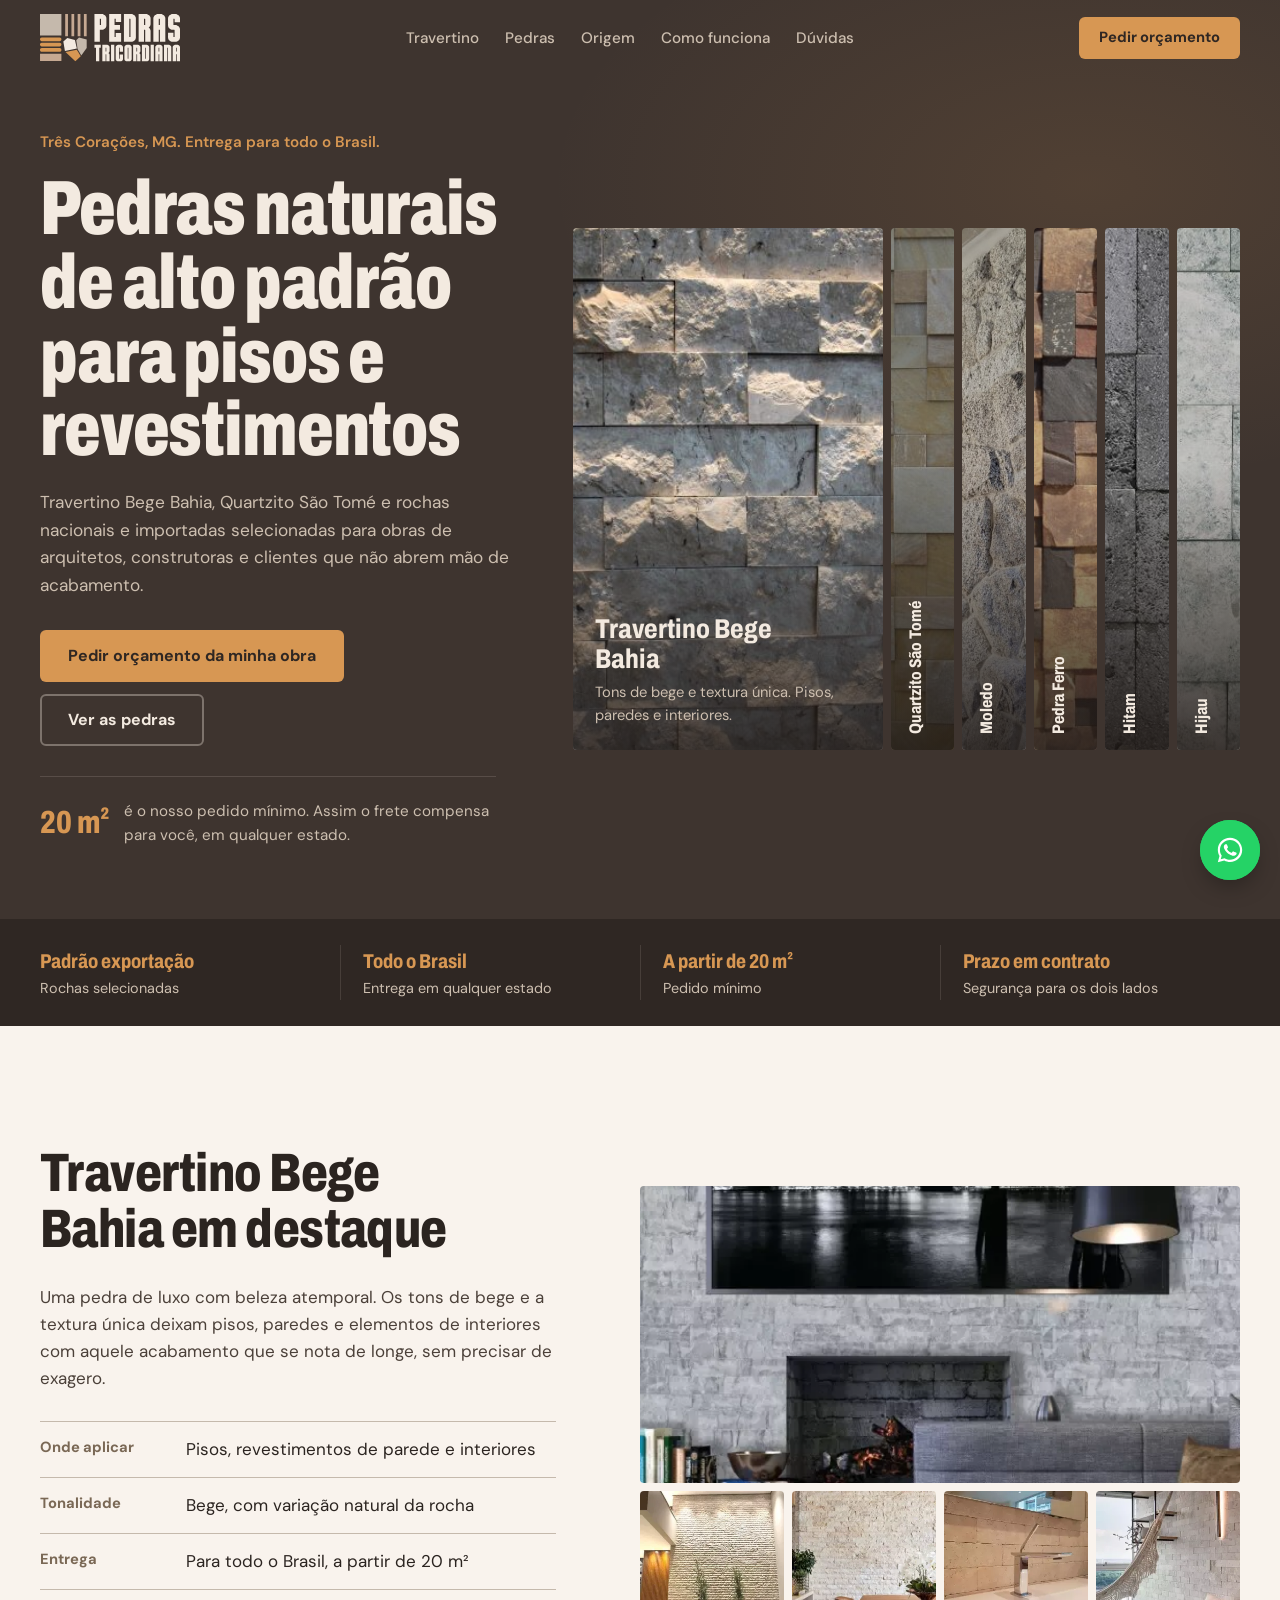
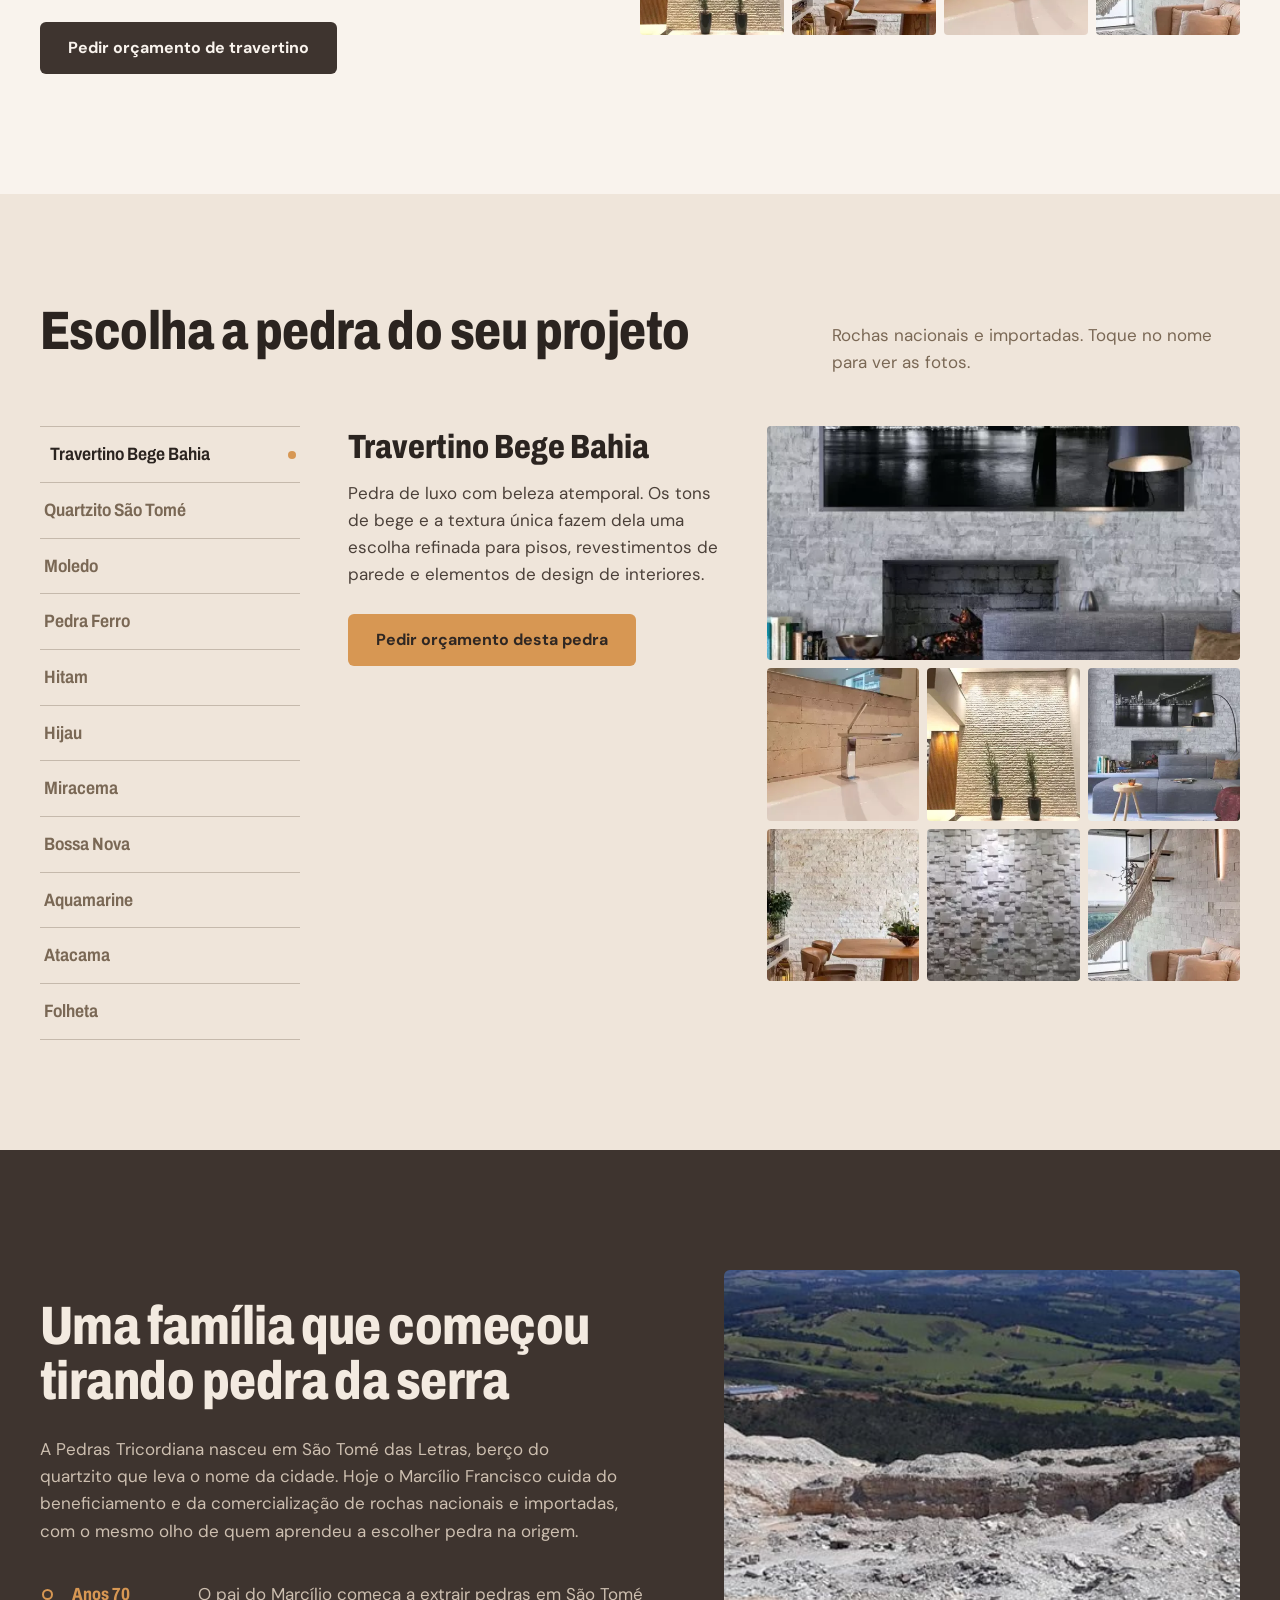
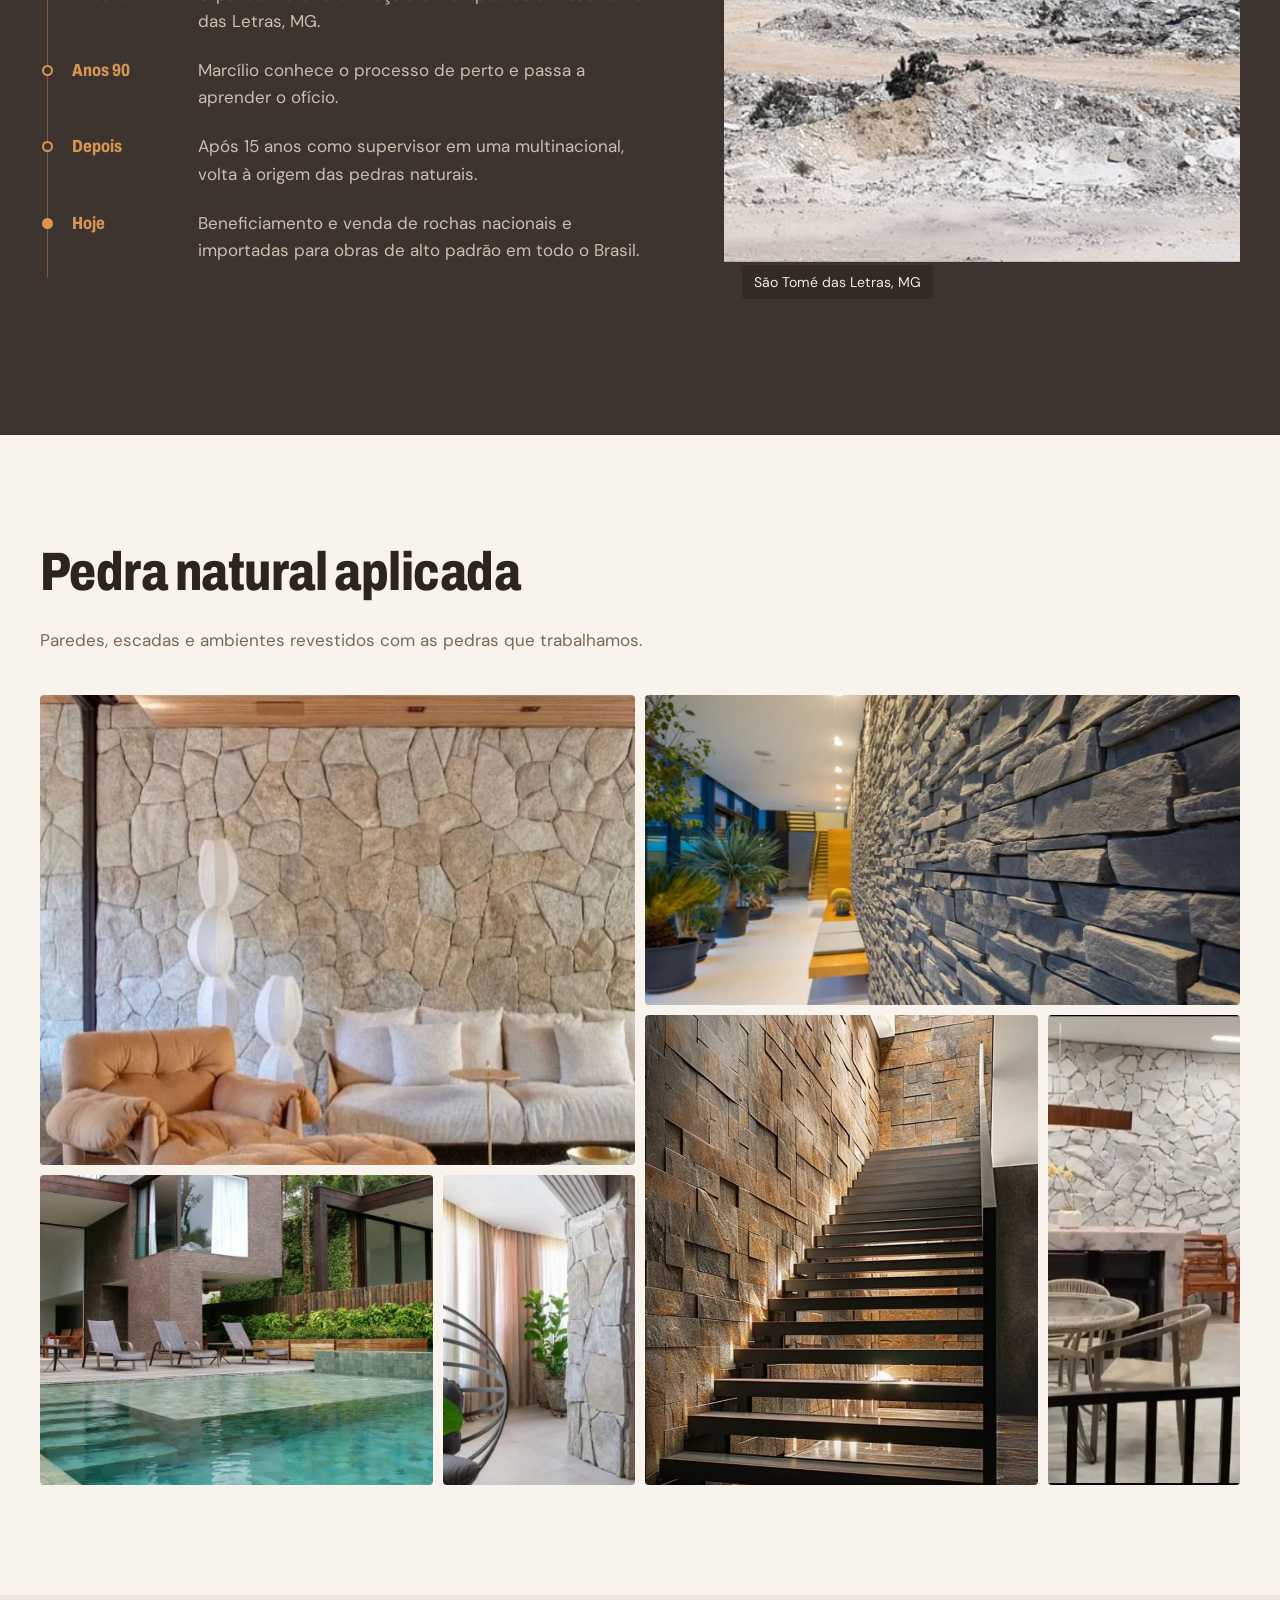
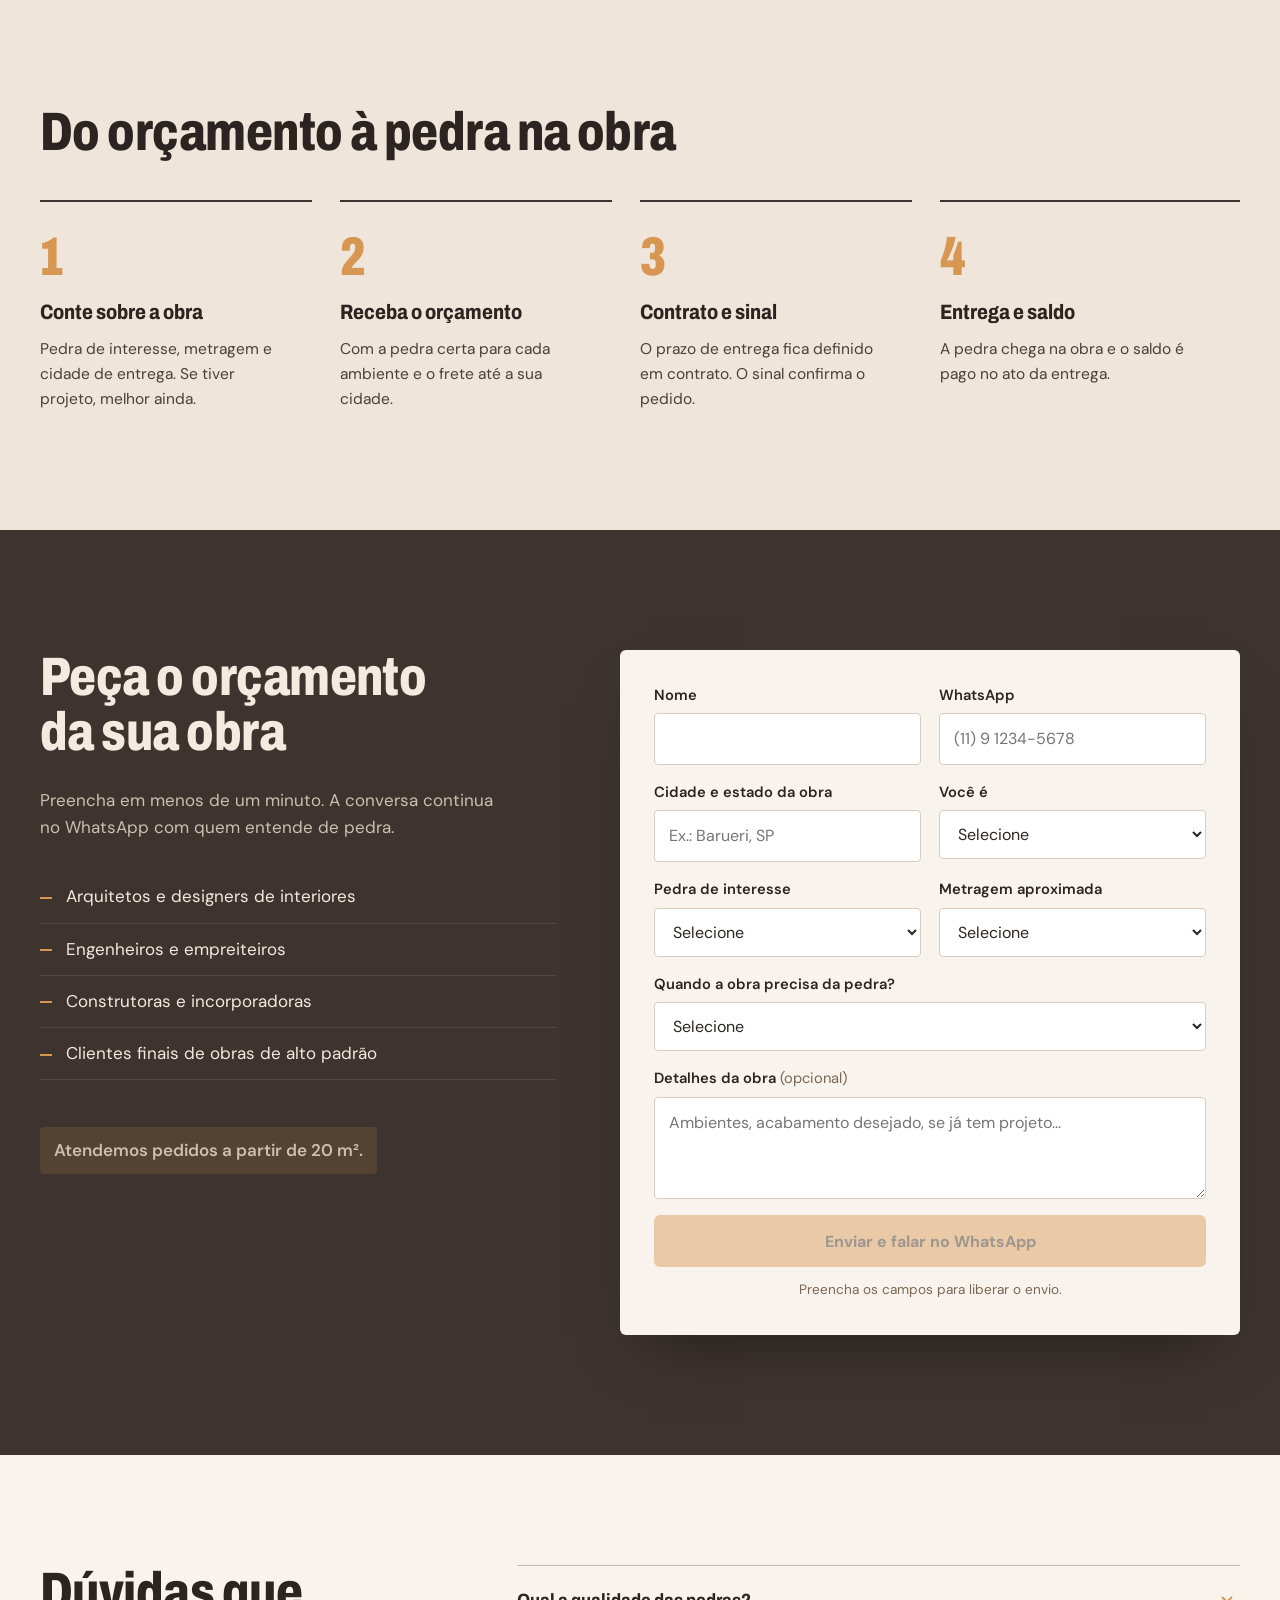
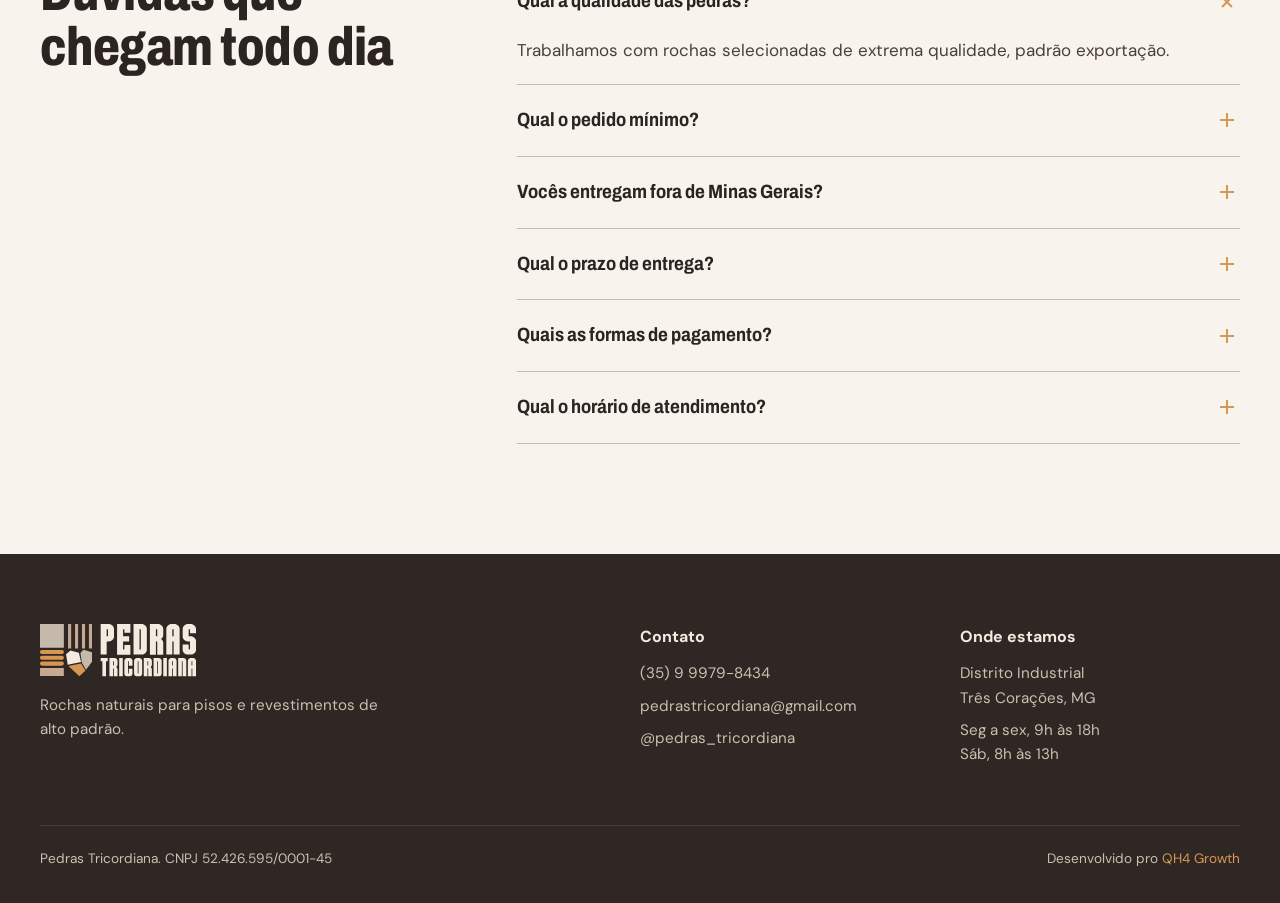
==== index.html @ b3132f32 "Add files via upload" ====
<!doctype html>
<html lang="pt-BR">
<head>
<meta charset="utf-8">
<meta name="viewport" content="width=device-width, initial-scale=1">
<title>Pedras Naturais de Alto Padrão | Travertino e Quartzito São Tomé | Pedras Tricordiana</title>
<meta name="description" content="Pedras naturais para pisos e revestimentos de alto padrão: Travertino Bege Bahia, Quartzito São Tomé, Moledo e pedras importadas. Três Corações/MG, entrega para todo o Brasil.">
<link rel="canonical" href="https://pedrastricordiana.com.br/">
<meta name="robots" content="index, follow">
<meta name="theme-color" content="#3E342F">

<meta property="og:type" content="website">
<meta property="og:locale" content="pt_BR">
<meta property="og:site_name" content="Pedras Tricordiana">
<meta property="og:title" content="Pedras Tricordiana | Pedras naturais de alto padrão">
<meta property="og:description" content="Travertino Bege Bahia, Quartzito São Tomé e pedras nacionais e importadas para pisos e revestimentos. Entrega para todo o Brasil.">
<meta property="og:url" content="https://pedrastricordiana.com.br/">
<meta property="og:image" content="https://pedrastricordiana.com.br/assets/img/og-image.jpg">
<meta property="og:image:width" content="1200">
<meta property="og:image:height" content="630">
<meta property="og:image:alt" content="Parede revestida com pedra natural da Pedras Tricordiana">
<meta name="twitter:card" content="summary_large_image">
<meta name="twitter:title" content="Pedras Tricordiana | Pedras naturais de alto padrão">
<meta name="twitter:description" content="Travertino Bege Bahia, Quartzito São Tomé e pedras nacionais e importadas. Entrega para todo o Brasil.">
<meta name="twitter:image" content="https://pedrastricordiana.com.br/assets/img/og-image.jpg">

<link rel="icon" href="assets/img/favicon.svg" type="image/svg+xml">
<link rel="apple-touch-icon" href="assets/img/icon-192.png">
<link rel="manifest" href="site.webmanifest">

<link rel="preconnect" href="https://fonts.googleapis.com">
<link rel="preconnect" href="https://fonts.gstatic.com" crossorigin>
<link href="https://fonts.googleapis.com/css2?family=Archivo:wdth,wght@62..125,500..900&family=DM+Sans:opsz,wght@9..40,400;9..40,500;9..40,600;9..40,700&display=swap" rel="stylesheet">
<link rel="preload" as="image" href="assets/img/tex-travertino.jpg">
<link rel="preload" as="image" href="assets/img/logo-claro.svg">
<link rel="stylesheet" href="assets/css/style.css">

<script type="application/ld+json">
{
  "@context": "https://schema.org",
  "@type": "HomeAndConstructionBusiness",
  "@id": "https://pedrastricordiana.com.br/#empresa",
  "name": "Pedras Tricordiana",
  "description": "Beneficiamento e comercialização de rochas naturais nacionais e importadas para pisos e revestimentos de alto padrão.",
  "url": "https://pedrastricordiana.com.br/",
  "logo": "https://pedrastricordiana.com.br/assets/img/logo.svg",
  "image": "https://pedrastricordiana.com.br/assets/img/og-image.jpg",
  "telephone": "+55-35-99979-8434",
  "email": "pedrastricordiana@gmail.com",
  "taxID": "52.426.595/0001-45",
  "address": {
    "@type": "PostalAddress",
    "streetAddress": "Distrito Industrial",
    "addressLocality": "Três Corações",
    "addressRegion": "MG",
    "addressCountry": "BR"
  },
  "areaServed": { "@type": "Country", "name": "Brasil" },
  "openingHoursSpecification": [
    { "@type": "OpeningHoursSpecification", "dayOfWeek": ["Monday","Tuesday","Wednesday","Thursday","Friday"], "opens": "09:00", "closes": "18:00" },
    { "@type": "OpeningHoursSpecification", "dayOfWeek": "Saturday", "opens": "08:00", "closes": "13:00" }
  ],
  "sameAs": ["https://www.instagram.com/pedras_tricordiana/"],
  "paymentAccepted": "Cartão de crédito, PIX, Boleto"
}
</script>
<script type="application/ld+json">
{
  "@context": "https://schema.org",
  "@type": "FAQPage",
  "mainEntity": [
    { "@type": "Question", "name": "Qual a qualidade das pedras?", "acceptedAnswer": { "@type": "Answer", "text": "Trabalhamos com rochas selecionadas de extrema qualidade, padrão exportação." } },
    { "@type": "Question", "name": "Qual o pedido mínimo?", "acceptedAnswer": { "@type": "Answer", "text": "Atendemos pedidos a partir de 20 m². Abaixo disso o frete deixa de compensar para o cliente." } },
    { "@type": "Question", "name": "Vocês entregam fora de Minas Gerais?", "acceptedAnswer": { "@type": "Answer", "text": "Sim. Entregamos para todo o Brasil." } },
    { "@type": "Question", "name": "Qual o prazo de entrega?", "acceptedAnswer": { "@type": "Answer", "text": "O prazo é definido na assinatura do contrato, para segurança das duas partes." } },
    { "@type": "Question", "name": "Quais as formas de pagamento?", "acceptedAnswer": { "@type": "Answer", "text": "Sinal na confirmação do pedido e saldo no ato da entrega. Aceitamos cartão de crédito, PIX e boleto." } },
    { "@type": "Question", "name": "Qual o horário de atendimento?", "acceptedAnswer": { "@type": "Answer", "text": "Segunda a sexta, das 9h às 18h, e sábado, das 8h às 13h." } }
  ]
}
</script>

<!-- Google Tag Manager (trocar GTM-XXXXXXX pelo ID do cliente) -->
<script>(function(w,d,s,l,i){if(i.indexOf('XXXX')>-1)return;w[l]=w[l]||[];w[l].push({'gtm.start':new Date().getTime(),event:'gtm.js'});var f=d.getElementsByTagName(s)[0],j=d.createElement(s),dl=l!='dataLayer'?'&l='+l:'';j.async=true;j.src='https://www.googletagmanager.com/gtm.js?id='+i+dl;f.parentNode.insertBefore(j,f);})(window,document,'script','dataLayer','GTM-XXXXXXX');</script>
</head>
<body>
<noscript><iframe src="https://www.googletagmanager.com/ns.html?id=GTM-XXXXXXX" height="0" width="0" style="display:none;visibility:hidden"></iframe></noscript>

<a class="skip" href="#conteudo">Pular para o conteúdo</a>

<header class="topo" id="topo">
  <div class="wrap topo__in">
    <a href="#" class="topo__logo" aria-label="Pedras Tricordiana, início">
      <img src="assets/img/logo-claro.svg" alt="Pedras Tricordiana" width="156" height="53">
    </a>
    <nav class="topo__nav" aria-label="Seções">
      <a href="#travertino">Travertino</a>
      <a href="#pedras">Pedras</a>
      <a href="#origem">Origem</a>
      <a href="#como-funciona">Como funciona</a>
      <a href="#duvidas">Dúvidas</a>
    </nav>
    <a href="#orcamento" class="btn btn--ouro btn--sm" data-track="cta_topo">Pedir orçamento</a>
  </div>
</header>

<main id="conteudo">

<!-- HERO: mostruário de pedras -->
<section class="hero" aria-labelledby="hero-titulo">
  <div class="wrap hero__grid">
    <div class="hero__texto">
      <p class="hero__local">Três Corações, MG. Entrega para todo o Brasil.</p>
      <h1 id="hero-titulo" class="hero__h1">Pedras naturais de alto padrão para pisos e revestimentos</h1>
      <p class="hero__sub">Travertino Bege Bahia, Quartzito São Tomé e rochas nacionais e importadas selecionadas para obras de arquitetos, construtoras e clientes que não abrem mão de acabamento.</p>
      <div class="hero__acoes">
        <a href="#orcamento" class="btn btn--ouro" data-track="cta_hero">Pedir orçamento da minha obra</a>
        <a href="#pedras" class="btn btn--linha">Ver as pedras</a>
      </div>
      <p class="hero__nota"><span class="hero__nota-num">20 m²</span> é o nosso pedido mínimo. Assim o frete compensa para você, em qualquer estado.</p>
    </div>

    <div class="mostruario" role="list" aria-label="Mostruário de pedras">
      <button class="amostra is-ativa" role="listitem" data-pedra="travertino" aria-pressed="true">
        <img src="assets/img/tex-travertino.jpg" alt="Textura do Travertino Bege Bahia" width="280" height="500">
        <span class="amostra__nome">Travertino Bege Bahia</span>
        <span class="amostra__desc">Tons de bege e textura única. Pisos, paredes e interiores.</span>
      </button>
      <button class="amostra" role="listitem" data-pedra="quartzito" aria-pressed="false">
        <img src="assets/img/tex-quartzito.jpg" alt="Textura do Quartzito São Tomé" width="280" height="500" loading="lazy">
        <span class="amostra__nome">Quartzito São Tomé</span>
        <span class="amostra__desc">Resistente e versátil, para áreas internas e externas.</span>
      </button>
      <button class="amostra" role="listitem" data-pedra="moledo" aria-pressed="false">
        <img src="assets/img/tex-moledo.jpg" alt="Textura da Pedra Moledo" width="280" height="500" loading="lazy">
        <span class="amostra__nome">Moledo</span>
        <span class="amostra__desc">Aparência rústica e acolhedora em paredes de destaque.</span>
      </button>
      <button class="amostra" role="listitem" data-pedra="ferro" aria-pressed="false">
        <img src="assets/img/tex-ferro.jpg" alt="Textura da Pedra Ferro" width="280" height="500" loading="lazy">
        <span class="amostra__nome">Pedra Ferro</span>
        <span class="amostra__desc">Tonalidade sóbria e robusta, feita para durar.</span>
      </button>
      <button class="amostra" role="listitem" data-pedra="hitam" aria-pressed="false">
        <img src="assets/img/tex-hitam.jpg" alt="Textura da Pedra Hitam" width="280" height="500" loading="lazy">
        <span class="amostra__nome">Hitam</span>
        <span class="amostra__desc">Preta e polida, para ambientes contemporâneos.</span>
      </button>
      <button class="amostra" role="listitem" data-pedra="hijau" aria-pressed="false">
        <img src="assets/img/tex-hijau.jpg" alt="Textura da Pedra Hijau" width="280" height="500" loading="lazy">
        <span class="amostra__nome">Hijau</span>
        <span class="amostra__desc">Importada da Indonésia, verde intenso.</span>
      </button>
    </div>
  </div>
</section>

<!-- Faixa de fatos -->
<section class="fatos" aria-label="Como atendemos">
  <ul class="wrap fatos__lista">
    <li><strong>Padrão exportação</strong><span>Rochas selecionadas</span></li>
    <li><strong>Todo o Brasil</strong><span>Entrega em qualquer estado</span></li>
    <li><strong>A partir de 20 m²</strong><span>Pedido mínimo</span></li>
    <li><strong>Prazo em contrato</strong><span>Segurança para os dois lados</span></li>
  </ul>
</section>

<!-- Travertino em destaque -->
<section class="trav" id="travertino" aria-labelledby="trav-titulo">
  <div class="wrap trav__grid">
    <div class="trav__texto reveal">
      <h2 id="trav-titulo" class="h2">Travertino Bege Bahia em destaque</h2>
      <p>Uma pedra de luxo com beleza atemporal. Os tons de bege e a textura única deixam pisos, paredes e elementos de interiores com aquele acabamento que se nota de longe, sem precisar de exagero.</p>
      <dl class="trav__ficha">
        <div><dt>Onde aplicar</dt><dd>Pisos, revestimentos de parede e interiores</dd></div>
        <div><dt>Tonalidade</dt><dd>Bege, com variação natural da rocha</dd></div>
        <div><dt>Entrega</dt><dd>Para todo o Brasil, a partir de 20 m²</dd></div>
      </dl>
      <a href="#orcamento" class="btn btn--escuro" data-pedra-cta="Travertino Bege Bahia" data-track="cta_travertino">Pedir orçamento de travertino</a>
    </div>
    <div class="trav__galeria reveal">
      <img class="trav__largo" src="assets/img/travertino-1.webp" alt="Sala com parede revestida em travertino" width="576" height="285" loading="lazy">
      <img src="assets/img/travertino-3.webp" alt="Parede alta em travertino com vasos" width="284" height="284" loading="lazy">
      <img src="assets/img/travertino-5.webp" alt="Travertino em parede de área de refeições" width="284" height="284" loading="lazy">
      <img src="assets/img/travertino-2.webp" alt="Travertino em bancada de banheiro" width="284" height="284" loading="lazy">
      <img src="assets/img/travertino-7.webp" alt="Travertino em varanda com rede" width="284" height="284" loading="lazy">
    </div>
  </div>
</section>

<!-- Catálogo -->
<section class="cat" id="pedras" aria-labelledby="cat-titulo">
  <div class="wrap">
    <div class="cat__topo reveal">
      <h2 id="cat-titulo" class="h2">Escolha a pedra do seu projeto</h2>
      <p>Rochas nacionais e importadas. Toque no nome para ver as fotos.</p>
    </div>
    <div class="cat__grid">
      <ul class="cat__lista" role="tablist" aria-label="Pedras disponíveis"></ul>
      <div class="cat__painel" role="tabpanel" aria-live="polite">
        <div class="cat__info">
          <h3 class="cat__nome"></h3>
          <p class="cat__desc"></p>
          <a href="#orcamento" class="btn btn--ouro cat__cta" data-track="cta_catalogo">Pedir orçamento desta pedra</a>
        </div>
        <div class="cat__fotos"></div>
      </div>
    </div>
  </div>
</section>

<!-- Origem -->
<section class="origem" id="origem" aria-labelledby="origem-titulo">
  <div class="wrap origem__grid">
    <div class="origem__texto reveal">
      <h2 id="origem-titulo" class="h2">Uma família que começou tirando pedra da serra</h2>
      <p>A Pedras Tricordiana nasceu em São Tomé das Letras, berço do quartzito que leva o nome da cidade. Hoje o Marcílio Francisco cuida do beneficiamento e da comercialização de rochas nacionais e importadas, com o mesmo olho de quem aprendeu a escolher pedra na origem.</p>
      <ol class="linha">
        <li><span class="linha__quando">Anos 70</span><span>O pai do Marcílio começa a extrair pedras em São Tomé das Letras, MG.</span></li>
        <li><span class="linha__quando">Anos 90</span><span>Marcílio conhece o processo de perto e passa a aprender o ofício.</span></li>
        <li><span class="linha__quando">Depois</span><span>Após 15 anos como supervisor em uma multinacional, volta à origem das pedras naturais.</span></li>
        <li><span class="linha__quando">Hoje</span><span>Beneficiamento e venda de rochas nacionais e importadas para obras de alto padrão em todo o Brasil.</span></li>
      </ol>
    </div>
    <figure class="origem__foto reveal">
      <img src="assets/img/jazida.jpg" alt="Jazida de pedras em São Tomé das Letras" width="1216" height="600" loading="lazy">
      <figcaption>São Tomé das Letras, MG</figcaption>
    </figure>
  </div>
</section>

<!-- Projetos -->
<section class="proj" aria-labelledby="proj-titulo">
  <div class="wrap">
    <div class="proj__topo reveal">
      <h2 id="proj-titulo" class="h2">Pedra natural aplicada</h2>
      <p>Paredes, escadas e ambientes revestidos com as pedras que trabalhamos.</p>
    </div>
    <div class="proj__mosaico">
      <figure class="p1 reveal"><img src="assets/img/projeto-1.webp" alt="Sala de estar com parede de pedra natural e poltronas de couro" width="720" height="720" loading="lazy"></figure>
      <figure class="p2 reveal"><img src="assets/img/projeto-7.webp" alt="Corredor com parede em pedra natural escura" width="1440" height="760" loading="lazy"></figure>
      <figure class="p3 reveal"><img src="assets/img/projeto-3.webp" alt="Escada com revestimento em Pedra Ferro" width="724" height="864" loading="lazy"></figure>
      <figure class="p4 reveal"><img src="assets/img/projeto-4.webp" alt="Área gourmet com parede de pedra natural" width="713" height="713" loading="lazy"></figure>
      <figure class="p5 reveal"><img src="assets/img/projeto-8.webp" alt="Área de piscina com piso em pedra natural" width="1440" height="760" loading="lazy"></figure>
      <figure class="p6 reveal"><img src="assets/img/projeto-6.webp" alt="Coluna revestida em pedra natural em varanda" width="720" height="720" loading="lazy"></figure>
    </div>
  </div>
</section>

<!-- Como funciona -->
<section class="passos" id="como-funciona" aria-labelledby="passos-titulo">
  <div class="wrap">
    <h2 id="passos-titulo" class="h2 reveal">Do orçamento à pedra na obra</h2>
    <ol class="passos__lista">
      <li class="reveal"><span class="passos__n">1</span><h3>Conte sobre a obra</h3><p>Pedra de interesse, metragem e cidade de entrega. Se tiver projeto, melhor ainda.</p></li>
      <li class="reveal"><span class="passos__n">2</span><h3>Receba o orçamento</h3><p>Com a pedra certa para cada ambiente e o frete até a sua cidade.</p></li>
      <li class="reveal"><span class="passos__n">3</span><h3>Contrato e sinal</h3><p>O prazo de entrega fica definido em contrato. O sinal confirma o pedido.</p></li>
      <li class="reveal"><span class="passos__n">4</span><h3>Entrega e saldo</h3><p>A pedra chega na obra e o saldo é pago no ato da entrega.</p></li>
    </ol>
  </div>
</section>

<!-- Formulário -->
<section class="orc" id="orcamento" aria-labelledby="orc-titulo">
  <div class="wrap orc__grid">
    <div class="orc__texto reveal">
      <h2 id="orc-titulo" class="h2">Peça o orçamento da sua obra</h2>
      <p>Preencha em menos de um minuto. A conversa continua no WhatsApp com quem entende de pedra.</p>
      <ul class="orc__quem">
        <li>Arquitetos e designers de interiores</li>
        <li>Engenheiros e empreiteiros</li>
        <li>Construtoras e incorporadoras</li>
        <li>Clientes finais de obras de alto padrão</li>
      </ul>
      <p class="orc__aviso">Atendemos pedidos a partir de 20 m².</p>
    </div>

    <form class="form reveal" id="form-orcamento" novalidate>
      <div class="campo">
        <label for="f-nome">Nome</label>
        <input id="f-nome" name="nome" type="text" autocomplete="name" required minlength="2">
      </div>
      <div class="campo">
        <label for="f-whats">WhatsApp</label>
        <input id="f-whats" name="whatsapp" type="tel" inputmode="tel" autocomplete="tel" placeholder="(11) 9 1234-5678" required pattern="\(\d{2}\) \d \d{4}-\d{4}">
      </div>
      <div class="campo">
        <label for="f-cidade">Cidade e estado da obra</label>
        <input id="f-cidade" name="cidade" type="text" placeholder="Ex.: Barueri, SP" required minlength="3">
      </div>
      <div class="campo">
        <label for="f-perfil">Você é</label>
        <select id="f-perfil" name="perfil" required>
          <option value="">Selecione</option>
          <option>Arquiteto(a) ou designer</option>
          <option>Engenheiro(a)</option>
          <option>Construtora ou incorporadora</option>
          <option>Empreiteiro(a)</option>
          <option>Cliente final</option>
        </select>
      </div>
      <div class="campo">
        <label for="f-pedra">Pedra de interesse</label>
        <select id="f-pedra" name="pedra" required>
          <option value="">Selecione</option>
        </select>
      </div>
      <div class="campo">
        <label for="f-metragem">Metragem aproximada</label>
        <select id="f-metragem" name="metragem" required>
          <option value="">Selecione</option>
          <option>20 a 50 m²</option>
          <option>50 a 100 m²</option>
          <option>100 a 300 m²</option>
          <option>Acima de 300 m²</option>
        </select>
      </div>
      <div class="campo campo--full">
        <label for="f-prazo">Quando a obra precisa da pedra?</label>
        <select id="f-prazo" name="prazo" required>
          <option value="">Selecione</option>
          <option>Imediatamente</option>
          <option>Em até 3 meses</option>
          <option>De 3 a 6 meses</option>
          <option>Daqui a mais de 6 meses</option>
        </select>
      </div>
      <div class="campo campo--full">
        <label for="f-msg">Detalhes da obra <span class="opcional">(opcional)</span></label>
        <textarea id="f-msg" name="mensagem" rows="3" placeholder="Ambientes, acabamento desejado, se já tem projeto..."></textarea>
      </div>
      <button type="submit" class="btn btn--ouro btn--full" id="f-enviar" disabled>Enviar e falar no WhatsApp</button>
      <p class="form__dica" id="f-dica">Preencha os campos para liberar o envio.</p>
    </form>
  </div>
</section>

<!-- FAQ -->
<section class="faq" id="duvidas" aria-labelledby="faq-titulo">
  <div class="wrap faq__grid">
    <h2 id="faq-titulo" class="h2 reveal">Dúvidas que chegam todo dia</h2>
    <div class="faq__lista">
      <details class="reveal" open><summary>Qual a qualidade das pedras?</summary><p>Trabalhamos com rochas selecionadas de extrema qualidade, padrão exportação.</p></details>
      <details class="reveal"><summary>Qual o pedido mínimo?</summary><p>Atendemos pedidos a partir de 20 m². Abaixo disso o frete deixa de compensar para o cliente.</p></details>
      <details class="reveal"><summary>Vocês entregam fora de Minas Gerais?</summary><p>Sim. Entregamos para todo o Brasil.</p></details>
      <details class="reveal"><summary>Qual o prazo de entrega?</summary><p>O prazo é definido na assinatura do contrato, para segurança das duas partes.</p></details>
      <details class="reveal"><summary>Quais as formas de pagamento?</summary><p>Sinal na confirmação do pedido e saldo no ato da entrega. Aceitamos cartão de crédito, PIX e boleto.</p></details>
      <details class="reveal"><summary>Qual o horário de atendimento?</summary><p>Segunda a sexta, das 9h às 18h, e sábado, das 8h às 13h.</p></details>
    </div>
  </div>
</section>

</main>

<footer class="rodape">
  <div class="wrap rodape__grid">
    <div>
      <img src="assets/img/logo-claro.svg" alt="Pedras Tricordiana" width="156" height="53" loading="lazy">
      <p class="rodape__frase">Rochas naturais para pisos e revestimentos de alto padrão.</p>
    </div>
    <div>
      <h3>Contato</h3>
      <p><a href="https://wa.me/5535999798434" data-track="whatsapp_rodape" target="_blank" rel="noopener">(35) 9 9979-8434</a></p>
      <p><a href="mailto:pedrastricordiana@gmail.com">pedrastricordiana@gmail.com</a></p>
      <p><a href="https://www.instagram.com/pedras_tricordiana/" target="_blank" rel="noopener">@pedras_tricordiana</a></p>
    </div>
    <div>
      <h3>Onde estamos</h3>
      <p>Distrito Industrial<br>Três Corações, MG</p>
      <p>Seg a sex, 9h às 18h<br>Sáb, 8h às 13h</p>
    </div>
  </div>
  <div class="wrap rodape__base">
    <p>Pedras Tricordiana. CNPJ 52.426.595/0001-45</p>
    <p>Desenvolvido pro <a href="https://www.instagram.com/qh4growth/" target="_blank" rel="noopener">QH4 Growth</a></p>
  </div>
</footer>

<a class="whats-flutuante" href="https://wa.me/5535999798434?text=Ol%C3%A1%2C%20vim%20pelo%20site%20e%20quero%20um%20or%C3%A7amento%20de%20pedras." target="_blank" rel="noopener" aria-label="Falar no WhatsApp" data-track="whatsapp_flutuante">
  <svg viewBox="0 0 32 32" width="30" height="30" aria-hidden="true"><path fill="currentColor" d="M16 3C8.8 3 3 8.7 3 15.8c0 2.3.6 4.5 1.8 6.5L3 29l6.9-1.8c1.9 1 4 1.6 6.1 1.6 7.2 0 13-5.7 13-12.8S23.2 3 16 3zm0 23.5c-1.9 0-3.8-.5-5.4-1.5l-.4-.2-4.1 1.1 1.1-4-.3-.4c-1.1-1.7-1.6-3.6-1.6-5.6C5.3 10 10.1 5.3 16 5.3S26.7 10 26.7 15.8 21.9 26.5 16 26.5zm5.9-8c-.3-.2-1.9-.9-2.2-1-.3-.1-.5-.2-.7.2-.2.3-.8 1-1 1.2-.2.2-.4.2-.7.1-.3-.2-1.4-.5-2.6-1.6-1-.9-1.6-1.9-1.8-2.2-.2-.3 0-.5.1-.7l.5-.6c.2-.2.2-.4.3-.6.1-.2 0-.4 0-.6l-1-2.4c-.3-.6-.5-.5-.7-.5h-.6c-.2 0-.6.1-.9.4-.3.3-1.2 1.1-1.2 2.7s1.2 3.2 1.4 3.4c.2.2 2.4 3.6 5.8 5 .8.3 1.4.5 1.9.7.8.3 1.5.2 2.1.1.6-.1 1.9-.8 2.2-1.5.3-.7.3-1.4.2-1.5-.1-.2-.3-.3-.6-.4z"/></svg>
</a>

<script src="assets/js/main.js" defer></script>
</body>
</html>
---- assets/css/style.css ----
/* Pedras Tricordiana | LP QH4 Growth */
:root{
  --terra:#3E342F;      /* escuro principal (marrom carvão da marca) */
  --terra-2:#4A3F39;
  --terra-3:#2F2723;    /* rodapé */
  --ouro:#D79753;       /* destaque da marca */
  --ouro-esc:#B97A3A;
  --areia:#F9F3ED;      /* claro da marca */
  --areia-2:#EFE5DA;
  --pedra:#C5B9AC;
  --taupe:#7A6855;
  --tinta:#2B2420;
  --claro-txt:#F3EAE0;
  --claro-sub:#CDBFB0;
  --display:"Archivo", "Arial Narrow", sans-serif;
  --corpo:"DM Sans", system-ui, sans-serif;
  --raio:6px;
  --wrap:1200px;
  --ease:cubic-bezier(.2,.7,.2,1);
}
*,*::before,*::after{box-sizing:border-box}
html{scroll-behavior:smooth;-webkit-text-size-adjust:100%}
body{margin:0;font-family:var(--corpo);font-size:17px;line-height:1.6;color:var(--tinta);background:var(--areia);-webkit-font-smoothing:antialiased;overflow-x:hidden}
img{max-width:100%;height:auto;display:block}
a{color:inherit}
button{font:inherit}
:focus-visible{outline:3px solid var(--ouro);outline-offset:3px}
.skip{position:absolute;left:-9999px;top:8px;background:var(--ouro);color:var(--terra);padding:10px 16px;z-index:200;border-radius:var(--raio)}
.skip:focus{left:16px}
.wrap{width:min(100% - 32px, var(--wrap));margin-inline:auto}

.h2{font-family:var(--display);font-stretch:78%;font-weight:800;font-size:clamp(2rem,1.3rem + 2.6vw,3.4rem);line-height:1.02;letter-spacing:-.01em;margin:0 0 .5em;text-wrap:balance}

/* Botões */
.btn{display:inline-flex;align-items:center;justify-content:center;gap:.5em;min-height:52px;padding:0 26px;border-radius:var(--raio);font-weight:700;font-size:1rem;text-decoration:none;border:2px solid transparent;cursor:pointer;transition:transform .25s var(--ease),background-color .25s,color .25s,border-color .25s,box-shadow .25s}
.btn:active{transform:translateY(1px) scale(.99)}
.btn--ouro{background:var(--ouro);color:var(--terra-3)}
.btn--ouro:hover{background:#E3A665;box-shadow:0 10px 24px -12px rgba(215,151,83,.8);transform:translateY(-2px)}
.btn--linha{border-color:rgba(243,234,224,.35);color:var(--claro-txt)}
.btn--linha:hover{border-color:var(--ouro);color:var(--ouro)}
.btn--escuro{background:var(--terra);color:var(--areia)}
.btn--escuro:hover{background:var(--terra-3);transform:translateY(-2px)}
.btn--sm{min-height:42px;padding:0 18px;font-size:.92rem}
.btn--full{width:100%}
.btn[disabled]{opacity:.45;cursor:not-allowed;box-shadow:none;transform:none}

/* Topo */
.topo{position:fixed;inset:0 0 auto;z-index:50;transition:background-color .3s,box-shadow .3s,padding .3s;padding:14px 0}
.topo.is-rolado{background:rgba(47,39,35,.94);backdrop-filter:blur(8px);box-shadow:0 1px 0 rgba(255,255,255,.06);padding:8px 0}
.topo__in{display:flex;align-items:center;justify-content:space-between;gap:24px}
.topo__logo img{width:140px}
.topo__nav{display:flex;gap:26px}
.topo__nav a{color:var(--claro-sub);text-decoration:none;font-size:.95rem;font-weight:500;position:relative}
.topo__nav a::after{content:"";position:absolute;left:0;right:100%;bottom:-4px;height:2px;background:var(--ouro);transition:right .3s var(--ease)}
.topo__nav a:hover{color:var(--claro-txt)}
.topo__nav a:hover::after{right:0}

/* Hero */
.hero{background:var(--terra);color:var(--claro-txt);padding:130px 0 72px;position:relative;overflow:hidden}
.hero::before{content:"";position:absolute;inset:0;background:radial-gradient(900px 500px at 85% 20%,rgba(215,151,83,.12),transparent 60%);pointer-events:none}
.hero__grid{display:grid;grid-template-columns:5fr 7fr;gap:56px;align-items:center;position:relative}
.hero__local{margin:0 0 18px;color:var(--ouro);font-weight:600;font-size:.95rem}
.hero__h1{font-family:var(--display);font-stretch:72%;font-weight:850;font-size:clamp(2.6rem,1.6rem + 4vw,5rem);line-height:.96;letter-spacing:-.015em;margin:0 0 22px;text-wrap:balance}
.hero__sub{color:var(--claro-sub);font-size:1.08rem;max-width:34em;margin:0 0 30px}
.hero__acoes{display:flex;flex-wrap:wrap;gap:12px;margin-bottom:30px}
.hero__nota{display:flex;align-items:center;gap:14px;margin:0;font-size:.95rem;color:var(--claro-sub);max-width:30em;padding-top:22px;border-top:1px solid rgba(243,234,224,.14)}
.hero__nota-num{font-family:var(--display);font-stretch:75%;font-weight:800;font-size:2rem;color:var(--ouro);white-space:nowrap;line-height:1}

/* Mostruário: amostras verticais que se abrem */
.mostruario{display:flex;gap:8px;height:clamp(420px,58vh,560px)}
.amostra{position:relative;flex:1 1 0;min-width:0;border:0;padding:0;border-radius:4px;overflow:hidden;cursor:pointer;background:var(--terra-2);transition:flex-grow .7s var(--ease);text-align:left;color:var(--claro-txt)}
.amostra img{position:absolute;inset:0;width:100%;height:100%;object-fit:cover;transition:transform 1.2s var(--ease),filter .6s}
.amostra:not(.is-ativa) img{filter:saturate(.75) brightness(.8)}
.amostra::after{content:"";position:absolute;inset:0;background:linear-gradient(180deg,transparent 45%,rgba(30,24,21,.82));transition:opacity .5s}
.amostra.is-ativa{flex-grow:4.2}
.amostra.is-ativa img{transform:scale(1.04)}
.amostra__nome{position:absolute;z-index:2;left:16px;bottom:16px;font-family:var(--display);font-stretch:80%;font-weight:750;font-size:1.05rem;line-height:1.1;writing-mode:vertical-rl;transform:rotate(180deg);white-space:nowrap;transition:all .5s var(--ease)}
.amostra.is-ativa{display:flex;flex-direction:column;justify-content:flex-end;padding:22px}
.amostra.is-ativa .amostra__nome{position:relative;left:auto;bottom:auto;writing-mode:horizontal-tb;transform:none;font-size:1.7rem;white-space:normal;max-width:90%;margin-bottom:6px}
.amostra__desc{position:relative;z-index:2;display:none;font-size:.92rem;color:var(--claro-sub);max-width:26em}
.amostra.is-ativa .amostra__desc{display:block;animation:entra .5s .2s var(--ease) both}
.amostra:not(.is-ativa):hover img{filter:none}

/* Fatos */
.fatos{background:var(--terra-3);color:var(--claro-txt)}
.fatos__lista{list-style:none;margin:0 auto;padding:26px 0;display:grid;grid-template-columns:repeat(4,1fr)}
.fatos__lista li{display:flex;flex-direction:column;padding:0 22px;border-left:1px solid rgba(243,234,224,.12)}
.fatos__lista li:first-child{border-left:0;padding-left:0}
.fatos__lista strong{font-family:var(--display);font-stretch:80%;font-weight:750;font-size:1.25rem;color:var(--ouro)}
.fatos__lista span{font-size:.9rem;color:var(--claro-sub)}

/* Travertino */
.trav{padding:120px 0}
.trav__grid{display:grid;grid-template-columns:5fr 6fr;gap:64px;align-items:center}
.trav__texto p{max-width:32em;color:#4b4039}
.trav__ficha{margin:28px 0 32px;border-top:1px solid var(--pedra)}
.trav__ficha div{display:grid;grid-template-columns:130px 1fr;gap:16px;padding:14px 0;border-bottom:1px solid var(--pedra)}
.trav__ficha dt{font-weight:700;color:var(--taupe);font-size:.92rem}
.trav__ficha dd{margin:0}
.trav__galeria{display:grid;grid-template-columns:repeat(4,1fr);gap:8px;max-width:600px;justify-self:end;width:100%}
.trav__galeria img{width:100%;aspect-ratio:1;object-fit:cover;border-radius:4px}
.trav__galeria .trav__largo{grid-column:1/-1;aspect-ratio:576/285}

/* Catálogo */
.cat{background:var(--areia-2);padding:110px 0}
.cat__topo{display:flex;justify-content:space-between;align-items:end;gap:24px;margin-bottom:40px}
.cat__topo p{margin:0 0 .6em;color:var(--taupe);max-width:24em}
.cat__grid{display:grid;grid-template-columns:260px 1fr;gap:48px;align-items:start}
.cat__lista{list-style:none;margin:0;padding:0;border-top:1px solid var(--pedra)}
.cat__lista button{width:100%;display:flex;align-items:center;justify-content:space-between;gap:12px;background:none;border:0;border-bottom:1px solid var(--pedra);padding:13px 4px;font-family:var(--display);font-stretch:85%;font-weight:650;font-size:1.12rem;color:var(--taupe);cursor:pointer;text-align:left;transition:color .2s,padding .3s var(--ease)}
.cat__lista button::after{content:"";width:8px;height:8px;border-radius:50%;background:var(--ouro);opacity:0;transform:scale(.4);transition:all .3s var(--ease)}
.cat__lista button:hover{color:var(--tinta);padding-left:10px}
.cat__lista button[aria-selected="true"]{color:var(--tinta);padding-left:10px}
.cat__lista button[aria-selected="true"]::after{opacity:1;transform:none}
.cat__painel{display:grid;grid-template-columns:1fr 1.25fr;gap:40px;align-items:start}
.cat__fotos{display:grid;grid-template-columns:repeat(3,1fr);gap:8px;max-width:600px}
.cat__fotos img{width:100%;aspect-ratio:1;object-fit:cover;border-radius:4px;animation:entra .5s var(--ease) both}
.cat__fotos img.cat__largo{grid-column:1/-1;aspect-ratio:576/285}
.cat__fotos img:nth-child(2){animation-delay:.05s}.cat__fotos img:nth-child(3){animation-delay:.1s}.cat__fotos img:nth-child(4){animation-delay:.15s}.cat__fotos img:nth-child(5){animation-delay:.2s}.cat__fotos img:nth-child(6){animation-delay:.25s}.cat__fotos img:nth-child(7){animation-delay:.3s}
.cat__nome{font-family:var(--display);font-stretch:78%;font-weight:800;font-size:2.1rem;line-height:1.05;margin:4px 0 14px}
.cat__desc{color:#4b4039;margin:0 0 26px}

/* Origem */
.origem{background:var(--terra);color:var(--claro-txt);padding:120px 0}
.origem__grid{display:grid;grid-template-columns:6fr 5fr;gap:64px;align-items:center}
.origem__texto>p{color:var(--claro-sub);max-width:34em}
.linha{list-style:none;margin:36px 0 0;padding:0;position:relative}
.linha::before{content:"";position:absolute;left:7px;top:8px;bottom:8px;width:1px;background:rgba(215,151,83,.4)}
.linha li{position:relative;display:grid;grid-template-columns:110px 1fr;gap:16px;padding:0 0 22px 32px}
.linha li::before{content:"";position:absolute;left:2px;top:8px;width:11px;height:11px;border-radius:50%;background:var(--terra);border:2px solid var(--ouro)}
.linha li:last-child::before{background:var(--ouro)}
.linha__quando{font-family:var(--display);font-stretch:80%;font-weight:750;color:var(--ouro);font-size:1.1rem}
.linha li span:last-child{color:var(--claro-sub)}
.origem__foto{margin:0;position:relative;border-radius:var(--raio);overflow:hidden;aspect-ratio:4/5}
.origem__foto img{width:100%;height:100%;object-fit:cover;transform:scale(1.08);will-change:transform}
.origem__foto figcaption{position:absolute;left:18px;bottom:16px;font-size:.88rem;color:var(--claro-txt);background:rgba(47,39,35,.7);padding:6px 12px;border-radius:4px}

/* Projetos */
.proj{padding:110px 0;background:var(--areia)}
.proj__topo{max-width:36em;margin-bottom:40px}
.proj__topo p{color:var(--taupe);margin:0}
.proj__mosaico{display:grid;grid-template-columns:repeat(6,1fr);grid-auto-rows:150px;gap:10px}
.proj__mosaico figure{margin:0;overflow:hidden;border-radius:4px}
.proj__mosaico img{width:100%;height:100%;object-fit:cover;transition:transform 1s var(--ease)}
.proj__mosaico figure:hover img{transform:scale(1.04)}
.p1{grid-column:1/4;grid-row:span 3}
.p2{grid-column:4/7;grid-row:span 2}
.p3{grid-column:4/6;grid-row:span 3}
.p4{grid-column:6/7;grid-row:span 3}
.p5{grid-column:1/3;grid-row:span 2}
.p6{grid-column:3/4;grid-row:span 2}

/* Passos */
.passos{padding:110px 0;background:var(--areia-2)}
.passos__lista{list-style:none;margin:40px 0 0;padding:0;display:grid;grid-template-columns:repeat(4,1fr);gap:0;counter-reset:p}
.passos__lista li{padding:28px 28px 8px 0;margin-right:28px;border-top:2px solid var(--terra);position:relative}
.passos__lista li:last-child{margin-right:0}
.passos__n{font-family:var(--display);font-stretch:70%;font-weight:850;font-size:3.4rem;line-height:1;color:var(--ouro)}
.passos__lista h3{font-family:var(--display);font-stretch:85%;font-weight:750;font-size:1.3rem;margin:12px 0 8px}
.passos__lista p{margin:0;color:#4b4039;font-size:.97rem}

/* Orçamento */
.orc{background:var(--terra);color:var(--claro-txt);padding:120px 0}
.orc__grid{display:grid;grid-template-columns:5fr 6fr;gap:64px;align-items:start}
.orc__texto>p{color:var(--claro-sub);max-width:28em}
.orc__quem{list-style:none;padding:0;margin:30px 0}
.orc__quem li{padding:12px 0 12px 26px;border-bottom:1px solid rgba(243,234,224,.12);position:relative}
.orc__quem li::before{content:"";position:absolute;left:0;top:50%;width:12px;height:2px;background:var(--ouro)}
.orc__aviso{display:inline-block;background:rgba(215,151,83,.14);color:var(--ouro);font-weight:600;padding:10px 14px;border-radius:4px}
.form{background:var(--areia);color:var(--tinta);padding:34px;border-radius:var(--raio);display:grid;grid-template-columns:1fr 1fr;gap:16px 18px;box-shadow:0 30px 60px -30px rgba(0,0,0,.5)}
.campo{display:flex;flex-direction:column;gap:6px}
.campo--full,.form .btn,.form__dica{grid-column:1/-1}
.campo label{font-weight:600;font-size:.92rem}
.opcional{font-weight:400;color:var(--taupe)}
.campo input,.campo select,.campo textarea{font:inherit;font-size:1rem;color:var(--tinta);background:#fff;border:1.5px solid #D9CCBE;border-radius:4px;padding:12px 14px;min-height:48px;transition:border-color .2s,box-shadow .2s;width:100%}
.campo textarea{resize:vertical;min-height:90px}
.campo input:focus,.campo select:focus,.campo textarea:focus{outline:none;border-color:var(--ouro);box-shadow:0 0 0 3px rgba(215,151,83,.25)}
.campo input.is-invalido{border-color:#B4532A}
.form__dica{margin:-4px 0 0;font-size:.85rem;color:var(--taupe);text-align:center}

/* FAQ */
.faq{padding:110px 0}
.faq__grid{display:grid;grid-template-columns:4fr 7fr;gap:64px;align-items:start}
.faq details{border-bottom:1px solid var(--pedra)}
.faq details:first-child{border-top:1px solid var(--pedra)}
.faq summary{list-style:none;cursor:pointer;padding:20px 40px 20px 0;font-family:var(--display);font-stretch:85%;font-weight:700;font-size:1.2rem;position:relative}
.faq summary::-webkit-details-marker{display:none}
.faq summary::after{content:"";position:absolute;right:6px;top:50%;width:14px;height:14px;margin-top:-7px;background:linear-gradient(var(--ouro),var(--ouro)) center/14px 2px no-repeat,linear-gradient(var(--ouro),var(--ouro)) center/2px 14px no-repeat;transition:transform .3s var(--ease)}
.faq details[open] summary::after{transform:rotate(45deg)}
.faq details p{margin:0 0 20px;color:#4b4039;max-width:40em;animation:abre .35s var(--ease)}
@keyframes abre{from{opacity:0;transform:translateY(-4px)}}

/* Rodapé */
.rodape{background:var(--terra-3);color:var(--claro-sub);padding:70px 0 26px;font-size:.95rem}
.rodape__grid{display:grid;grid-template-columns:2fr 1fr 1fr;gap:40px}
.rodape h3{color:var(--claro-txt);font-size:1rem;margin:0 0 12px}
.rodape p{margin:0 0 8px}
.rodape a{text-decoration:none}
.rodape a:hover{color:var(--ouro)}
.rodape__frase{margin-top:16px!important;max-width:24em}
.rodape__base{display:flex;justify-content:space-between;gap:16px;flex-wrap:wrap;margin-top:50px;padding-top:22px;border-top:1px solid rgba(243,234,224,.1);font-size:.85rem}
.rodape__base a{color:var(--ouro)}

/* WhatsApp flutuante */
.whats-flutuante{position:fixed;right:20px;bottom:20px;z-index:60;width:60px;height:60px;border-radius:50%;background:#25D366;color:#fff;display:grid;place-items:center;box-shadow:0 10px 26px -8px rgba(0,0,0,.45);transition:transform .25s var(--ease)}
.whats-flutuante:hover{transform:scale(1.08)}
.whats-flutuante::before{content:"";position:absolute;inset:0;border-radius:50%;border:2px solid #25D366;animation:pulso 2.4s infinite}
@keyframes pulso{0%{transform:scale(1);opacity:.7}100%{transform:scale(1.5);opacity:0}}

/* Reveal */
.reveal{opacity:0;transform:translateY(22px);transition:opacity .8s var(--ease),transform .8s var(--ease)}
.reveal.is-visivel{opacity:1;transform:none}
.hero__texto>*{animation:entra .9s var(--ease) both}
.hero__texto>*:nth-child(2){animation-delay:.08s}
.hero__texto>*:nth-child(3){animation-delay:.16s}
.hero__texto>*:nth-child(4){animation-delay:.24s}
.hero__texto>*:nth-child(5){animation-delay:.32s}
.amostra{animation:sobe 1s var(--ease) both}
.amostra:nth-child(2){animation-delay:.08s}.amostra:nth-child(3){animation-delay:.16s}.amostra:nth-child(4){animation-delay:.24s}.amostra:nth-child(5){animation-delay:.32s}.amostra:nth-child(6){animation-delay:.4s}
@keyframes entra{from{opacity:0;transform:translateY(18px)}}
@keyframes sobe{from{opacity:0;transform:translateY(40px)}}

/* Responsivo */
@media (max-width:1020px){
  .topo__nav{display:none}
  .hero__grid,.trav__grid,.origem__grid,.orc__grid,.faq__grid{grid-template-columns:1fr;gap:44px}
  .cat__grid{grid-template-columns:1fr;gap:28px}
  .cat__painel{grid-template-columns:1fr}
  .cat__lista{display:flex;overflow-x:auto;gap:8px;border:0;padding-bottom:6px;scrollbar-width:none}
  .cat__lista::-webkit-scrollbar{display:none}
  .cat__lista li{flex:0 0 auto}
  .cat__lista button{border:1.5px solid var(--pedra);border-radius:40px;padding:8px 16px;font-size:1rem;white-space:nowrap}
  .cat__lista button::after{display:none}
  .cat__lista button[aria-selected="true"]{background:var(--terra);color:var(--areia);border-color:var(--terra);padding-left:16px}
  .cat__lista button:hover{padding-left:16px}
  .passos__lista{grid-template-columns:1fr 1fr;row-gap:24px}
  .passos__lista li:nth-child(2n){margin-right:0}
  .origem__foto{aspect-ratio:16/10}
  .trav__galeria{justify-self:stretch;max-width:none}
}
@media (max-width:640px){
  body{font-size:16px}
  .hero{padding:104px 0 56px}
  .mostruario{height:400px;gap:5px}
  .amostra.is-ativa{flex-grow:5}
  .amostra__nome{left:8px;bottom:10px;font-size:.85rem}
  .amostra.is-ativa{padding:16px}.amostra.is-ativa .amostra__nome{font-size:1.3rem}
  .amostra__desc{font-size:.85rem}
  .fatos__lista{grid-template-columns:1fr 1fr;row-gap:18px}
  .fatos__lista li{padding:0 14px}
  .fatos__lista li:nth-child(3){border-left:0;padding-left:0}
  .trav,.cat,.origem,.proj,.passos,.orc,.faq{padding:76px 0}
  .trav__ficha div{grid-template-columns:1fr;gap:2px}
  .cat__topo{flex-direction:column;align-items:start;gap:4px}
  .linha li{grid-template-columns:1fr;gap:2px}
  .proj__mosaico{grid-template-columns:1fr 1fr;grid-auto-rows:140px}
  .p1{grid-column:1/3;grid-row:span 2}.p2,.p3,.p4,.p5,.p6{grid-column:auto;grid-row:span 2}
  .p6{grid-column:1/3;grid-row:span 2}
  .passos__lista{grid-template-columns:1fr}
  .passos__lista li{margin-right:0}
  .form{grid-template-columns:1fr;padding:24px 18px}
  .rodape__grid{grid-template-columns:1fr}
  .topo .btn--sm{padding:0 14px;font-size:.85rem}
  .topo__logo img{width:118px}
  .whats-flutuante{width:56px;height:56px;right:16px;bottom:16px}
}
@media (prefers-reduced-motion:reduce){
  *,*::before,*::after{animation:none!important;transition:none!important;scroll-behavior:auto!important}
  .reveal{opacity:1;transform:none}
}
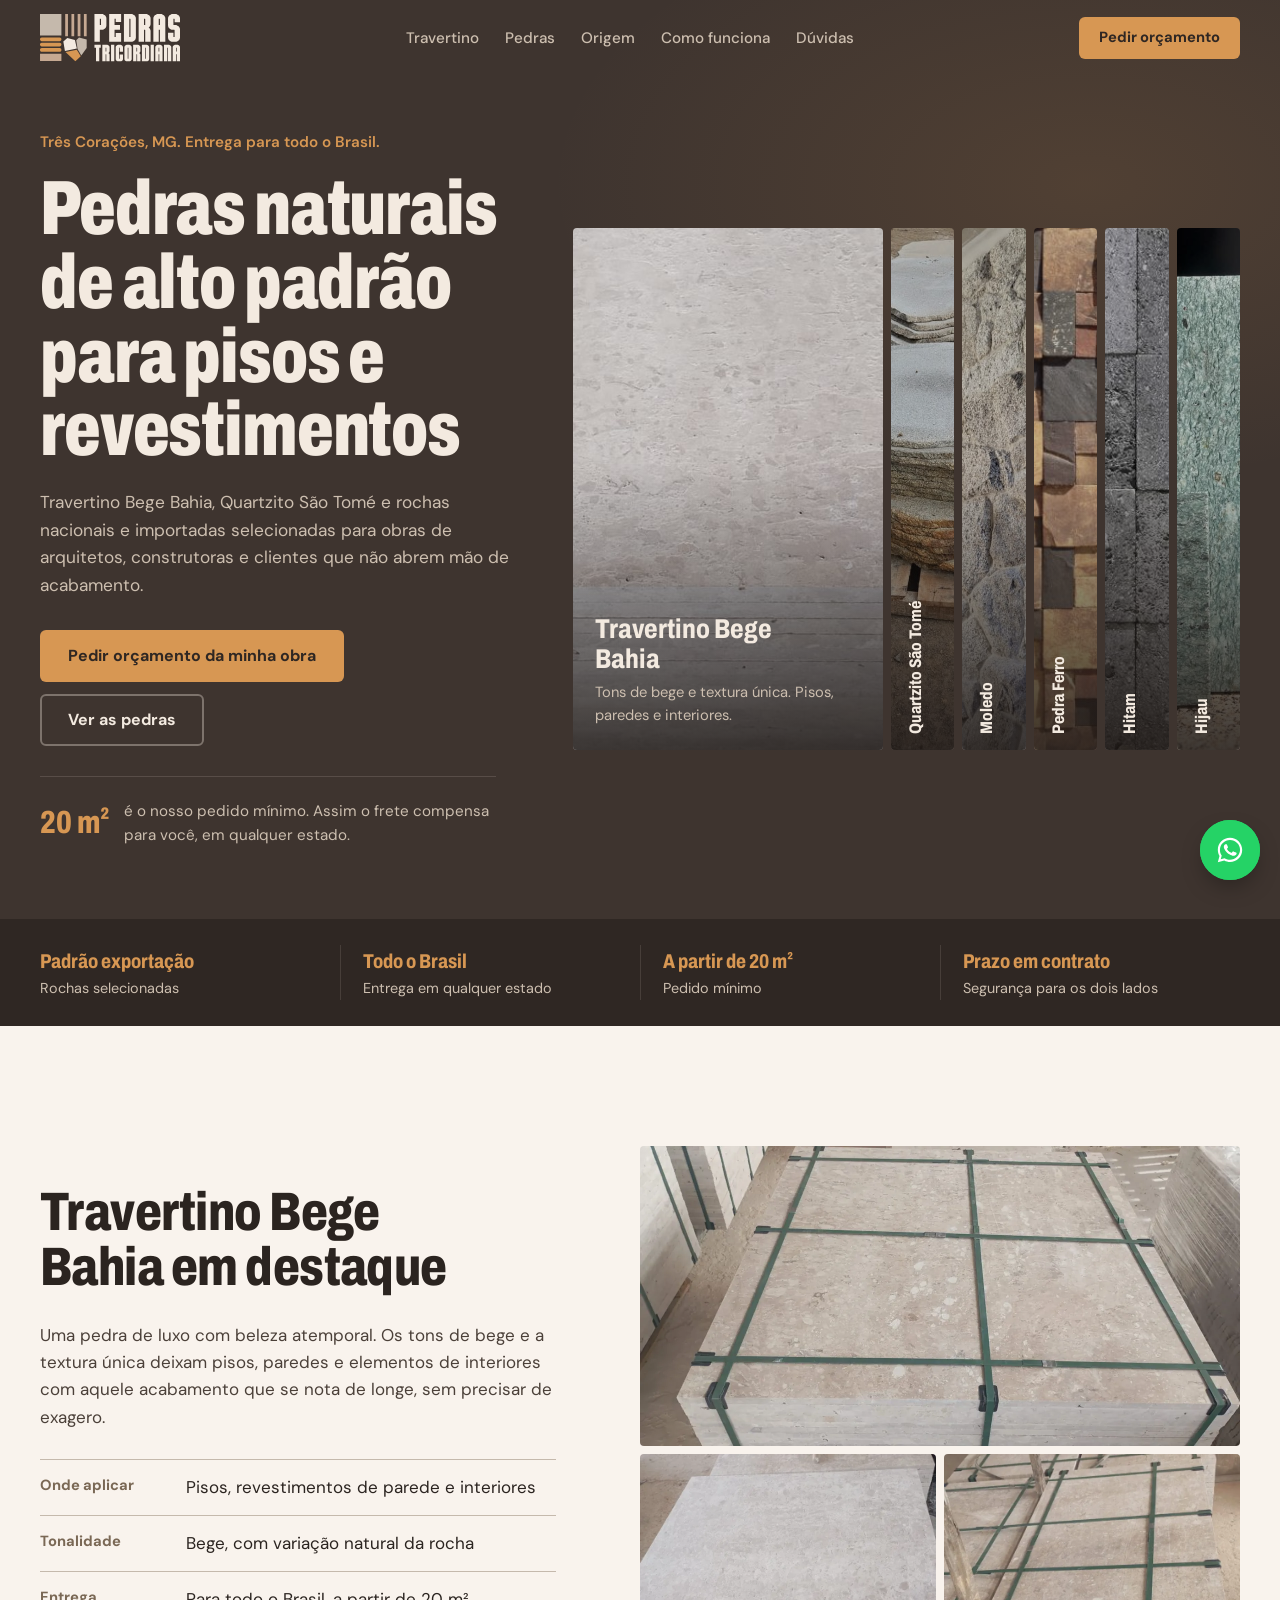
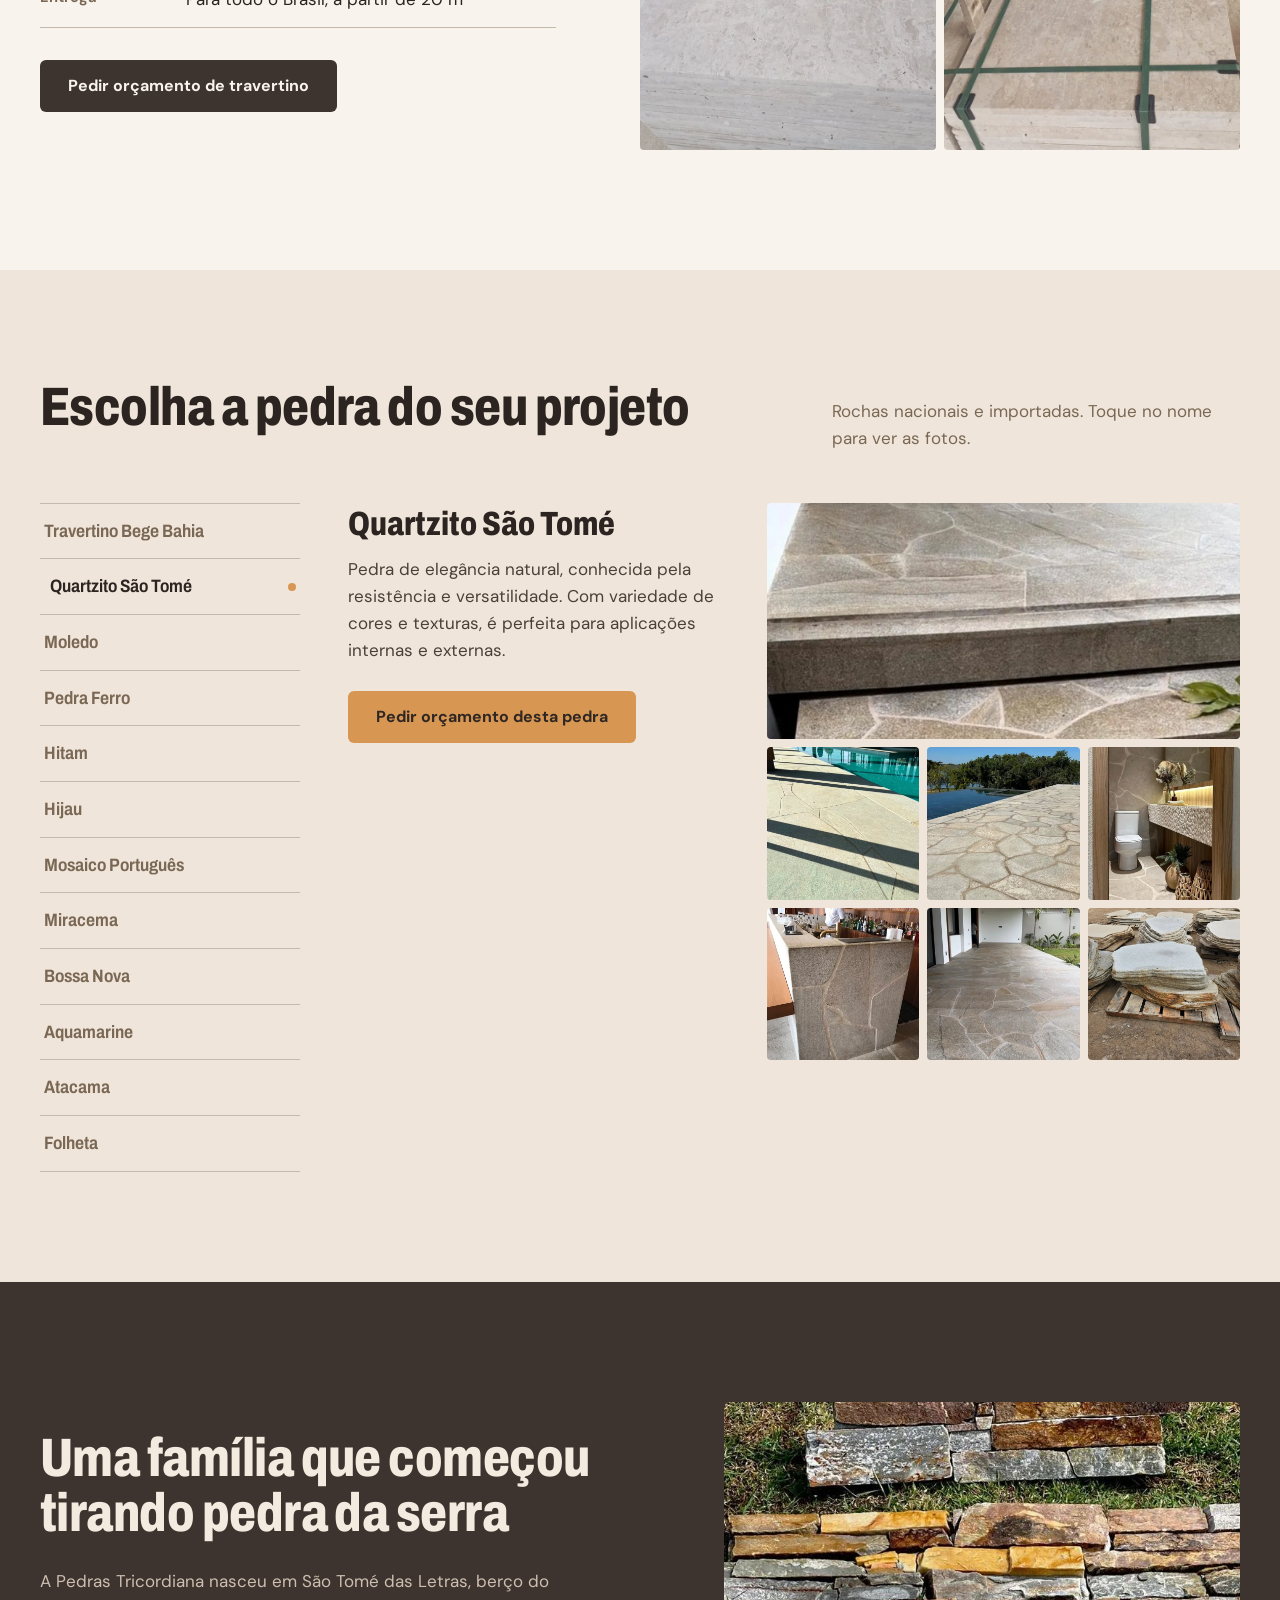
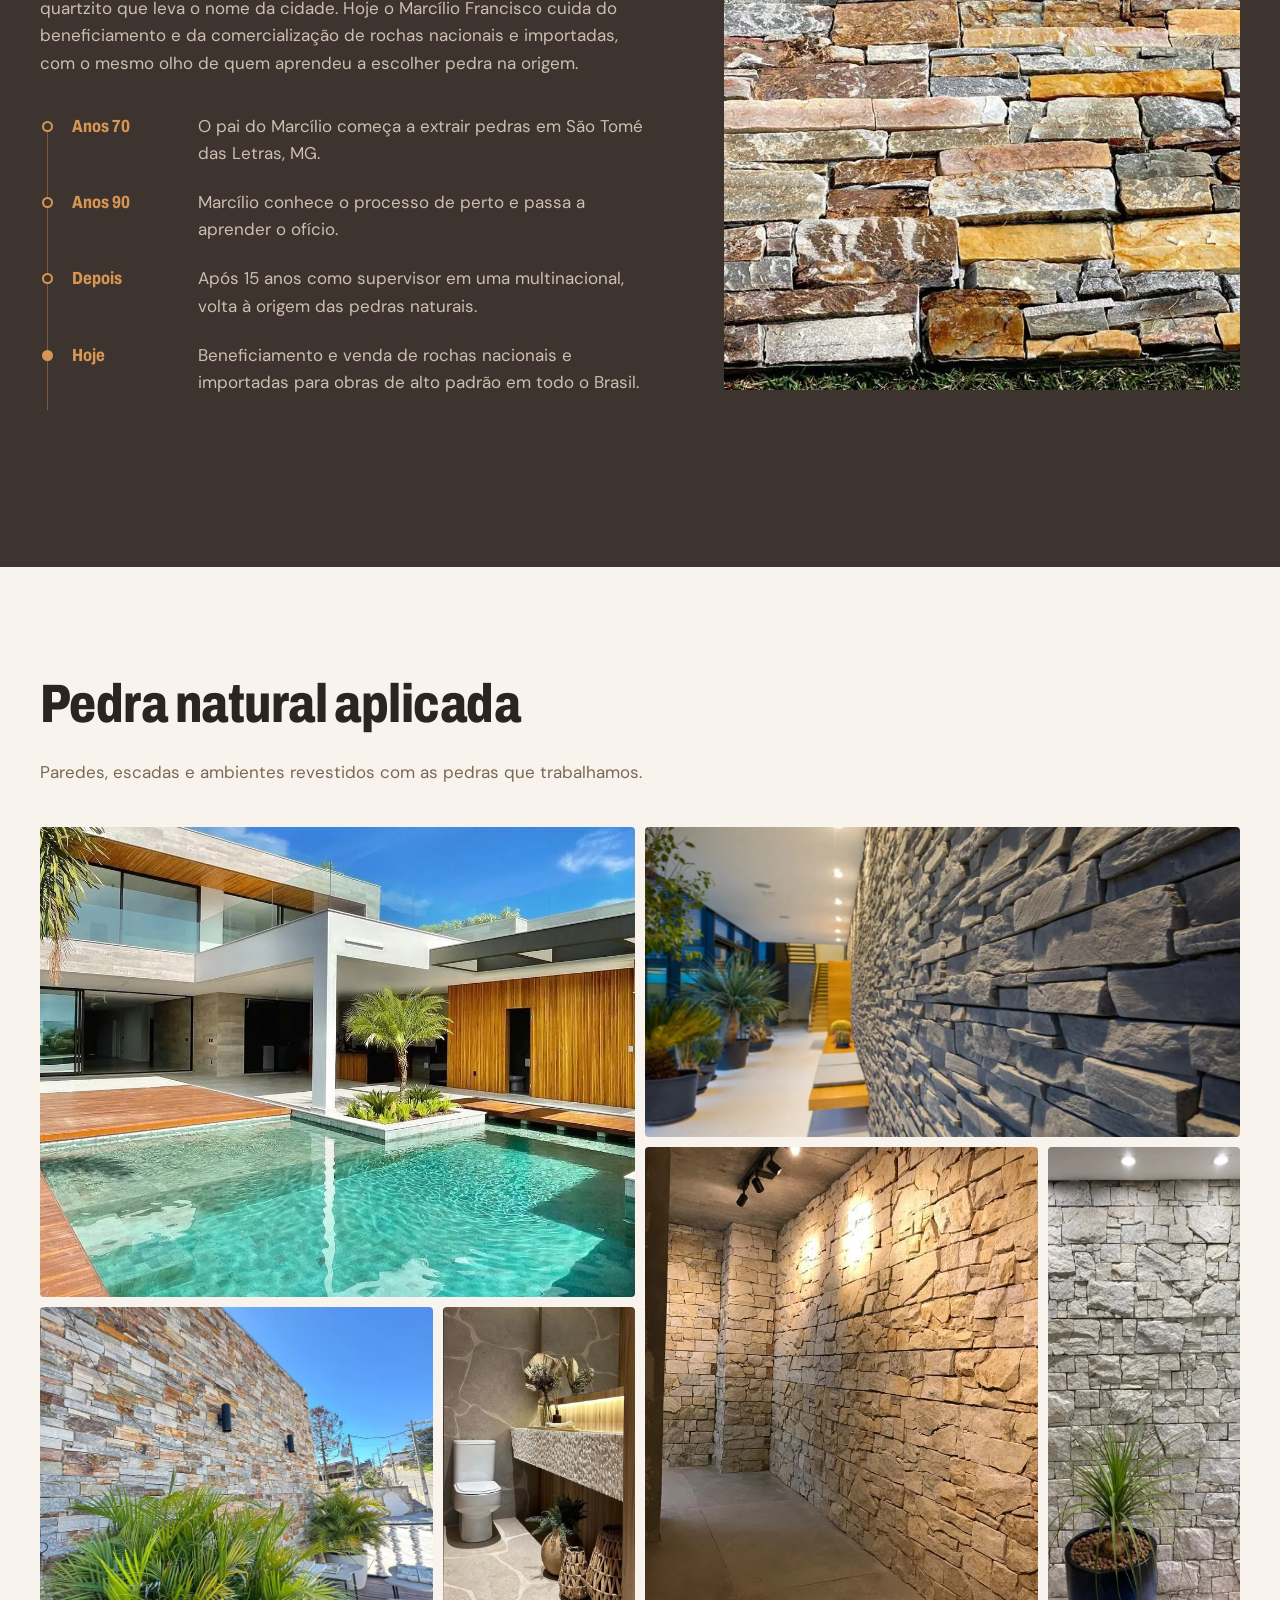
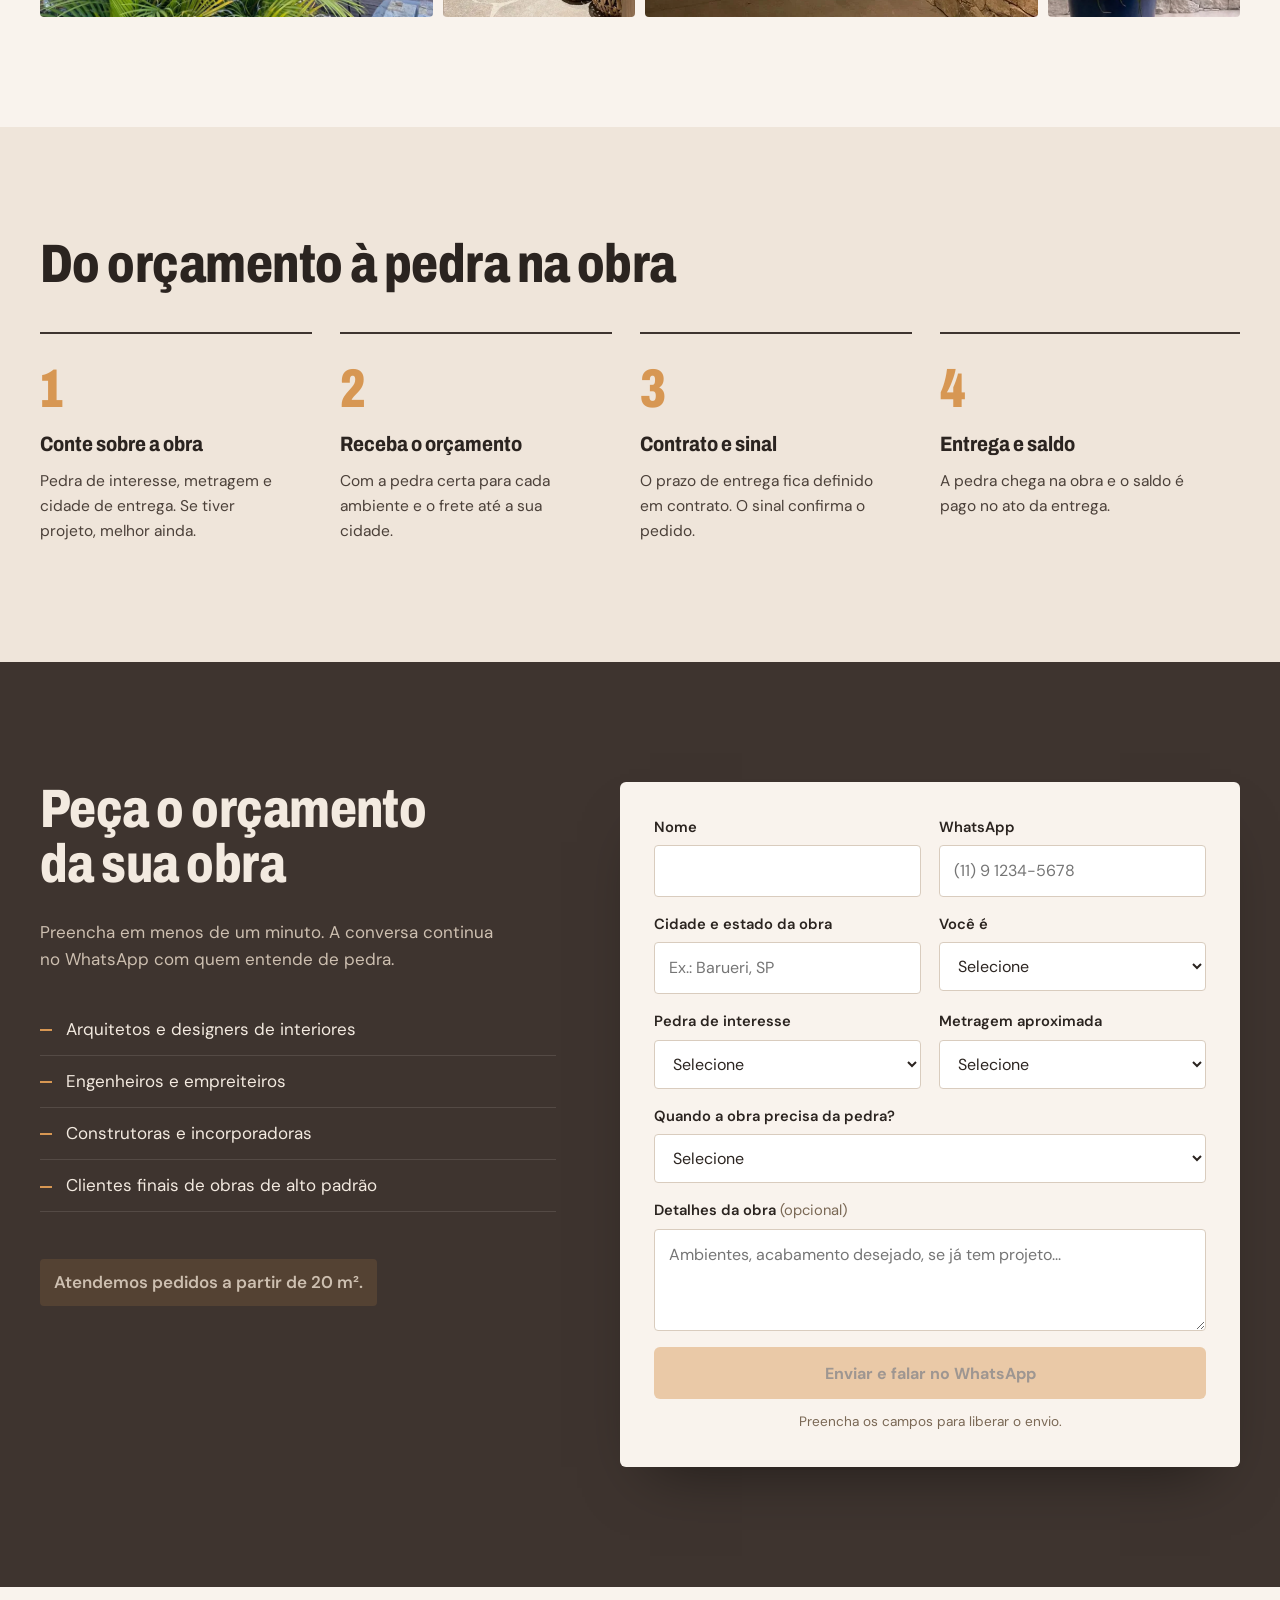
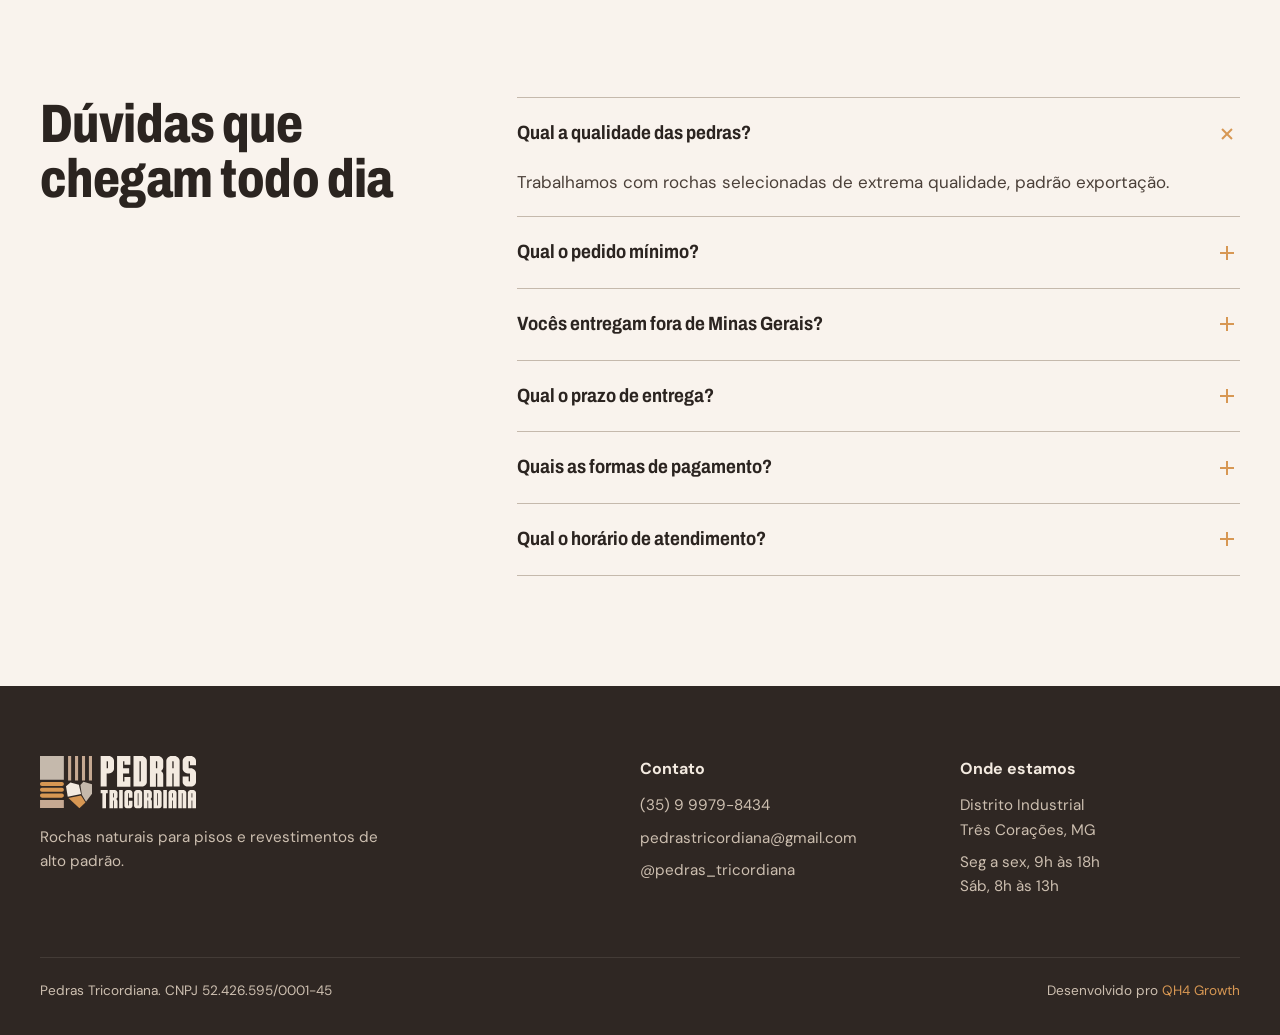
==== commit 29d2a242: "Ajustes de imagens: banco de imagens do cliente - Seção Travertino Bege Bahia com fotos novas, sem r" ====
--- a/index.html
+++ b/index.html
@@ -178,11 +178,9 @@
       <a href="#orcamento" class="btn btn--escuro" data-pedra-cta="Travertino Bege Bahia" data-track="cta_travertino">Pedir orçamento de travertino</a>
     </div>
     <div class="trav__galeria reveal">
-      <img class="trav__largo" src="assets/img/travertino-1.webp" alt="Sala com parede revestida em travertino" width="576" height="285" loading="lazy">
-      <img src="assets/img/travertino-3.webp" alt="Parede alta em travertino com vasos" width="284" height="284" loading="lazy">
-      <img src="assets/img/travertino-5.webp" alt="Travertino em parede de área de refeições" width="284" height="284" loading="lazy">
-      <img src="assets/img/travertino-2.webp" alt="Travertino em bancada de banheiro" width="284" height="284" loading="lazy">
-      <img src="assets/img/travertino-7.webp" alt="Travertino em varanda com rede" width="284" height="284" loading="lazy">
+      <img class="trav__largo" src="assets/img/trav-destaque-1.webp" alt="Chapas de Travertino Bege Bahia no estoque" width="1200" height="600" loading="lazy">
+      <img src="assets/img/trav-destaque-2.webp" alt="Superfície do Travertino Bege Bahia" width="700" height="700" loading="lazy">
+      <img src="assets/img/trav-destaque-3.webp" alt="Lote de Travertino Bege Bahia pronto para envio" width="700" height="700" loading="lazy">
     </div>
   </div>
 </section>
@@ -222,8 +220,7 @@
       </ol>
     </div>
     <figure class="origem__foto reveal">
-      <img src="assets/img/jazida.jpg" alt="Jazida de pedras em São Tomé das Letras" width="1216" height="600" loading="lazy">
-      <figcaption>São Tomé das Letras, MG</figcaption>
+      <img src="assets/img/origem.webp" alt="Filetes de pedra natural da Pedras Tricordiana" width="768" height="960" loading="lazy">
     </figure>
   </div>
 </section>
@@ -236,12 +233,12 @@
       <p>Paredes, escadas e ambientes revestidos com as pedras que trabalhamos.</p>
     </div>
     <div class="proj__mosaico">
-      <figure class="p1 reveal"><img src="assets/img/projeto-1.webp" alt="Sala de estar com parede de pedra natural e poltronas de couro" width="720" height="720" loading="lazy"></figure>
+      <figure class="p1 reveal"><img src="assets/img/projeto-1.webp" alt="Piscina e área externa com pedra natural em casa de alto padrão" width="1080" height="864" loading="lazy"></figure>
       <figure class="p2 reveal"><img src="assets/img/projeto-7.webp" alt="Corredor com parede em pedra natural escura" width="1440" height="760" loading="lazy"></figure>
-      <figure class="p3 reveal"><img src="assets/img/projeto-3.webp" alt="Escada com revestimento em Pedra Ferro" width="724" height="864" loading="lazy"></figure>
-      <figure class="p4 reveal"><img src="assets/img/projeto-4.webp" alt="Área gourmet com parede de pedra natural" width="713" height="713" loading="lazy"></figure>
-      <figure class="p5 reveal"><img src="assets/img/projeto-8.webp" alt="Área de piscina com piso em pedra natural" width="1440" height="760" loading="lazy"></figure>
-      <figure class="p6 reveal"><img src="assets/img/projeto-6.webp" alt="Coluna revestida em pedra natural em varanda" width="720" height="720" loading="lazy"></figure>
+      <figure class="p3 reveal"><img src="assets/img/projeto-3.webp" alt="Corredor com parede inteira revestida em pedra natural" width="768" height="903" loading="lazy"></figure>
+      <figure class="p4 reveal"><img src="assets/img/projeto-4.webp" alt="Parede de destaque em filetes de pedra natural" width="537" height="1280" loading="lazy"></figure>
+      <figure class="p5 reveal"><img src="assets/img/projeto-5.webp" alt="Parede externa revestida em pedra natural" width="900" height="675" loading="lazy"></figure>
+      <figure class="p6 reveal"><img src="assets/img/projeto-6.webp" alt="Lavabo com piso e bancada em pedra natural" width="600" height="1000" loading="lazy"></figure>
     </div>
   </div>
 </section>
--- a/assets/css/style.css
+++ b/assets/css/style.css
@@ -97,9 +97,9 @@
 .trav__ficha div{display:grid;grid-template-columns:130px 1fr;gap:16px;padding:14px 0;border-bottom:1px solid var(--pedra)}
 .trav__ficha dt{font-weight:700;color:var(--taupe);font-size:.92rem}
 .trav__ficha dd{margin:0}
-.trav__galeria{display:grid;grid-template-columns:repeat(4,1fr);gap:8px;max-width:600px;justify-self:end;width:100%}
+.trav__galeria{display:grid;grid-template-columns:repeat(2,1fr);gap:8px;max-width:600px;justify-self:end;width:100%}
 .trav__galeria img{width:100%;aspect-ratio:1;object-fit:cover;border-radius:4px}
-.trav__galeria .trav__largo{grid-column:1/-1;aspect-ratio:576/285}
+.trav__galeria .trav__largo{grid-column:1/-1;aspect-ratio:2/1}
 
 /* Catálogo */
 .cat{background:var(--areia-2);padding:110px 0}
@@ -115,7 +115,7 @@
 .cat__painel{display:grid;grid-template-columns:1fr 1.25fr;gap:40px;align-items:start}
 .cat__fotos{display:grid;grid-template-columns:repeat(3,1fr);gap:8px;max-width:600px}
 .cat__fotos img{width:100%;aspect-ratio:1;object-fit:cover;border-radius:4px;animation:entra .5s var(--ease) both}
-.cat__fotos img.cat__largo{grid-column:1/-1;aspect-ratio:576/285}
+.cat__fotos img.cat__largo{grid-column:1/-1;aspect-ratio:2/1}
 .cat__fotos img:nth-child(2){animation-delay:.05s}.cat__fotos img:nth-child(3){animation-delay:.1s}.cat__fotos img:nth-child(4){animation-delay:.15s}.cat__fotos img:nth-child(5){animation-delay:.2s}.cat__fotos img:nth-child(6){animation-delay:.25s}.cat__fotos img:nth-child(7){animation-delay:.3s}
 .cat__nome{font-family:var(--display);font-stretch:78%;font-weight:800;font-size:2.1rem;line-height:1.05;margin:4px 0 14px}
 .cat__desc{color:#4b4039;margin:0 0 26px}
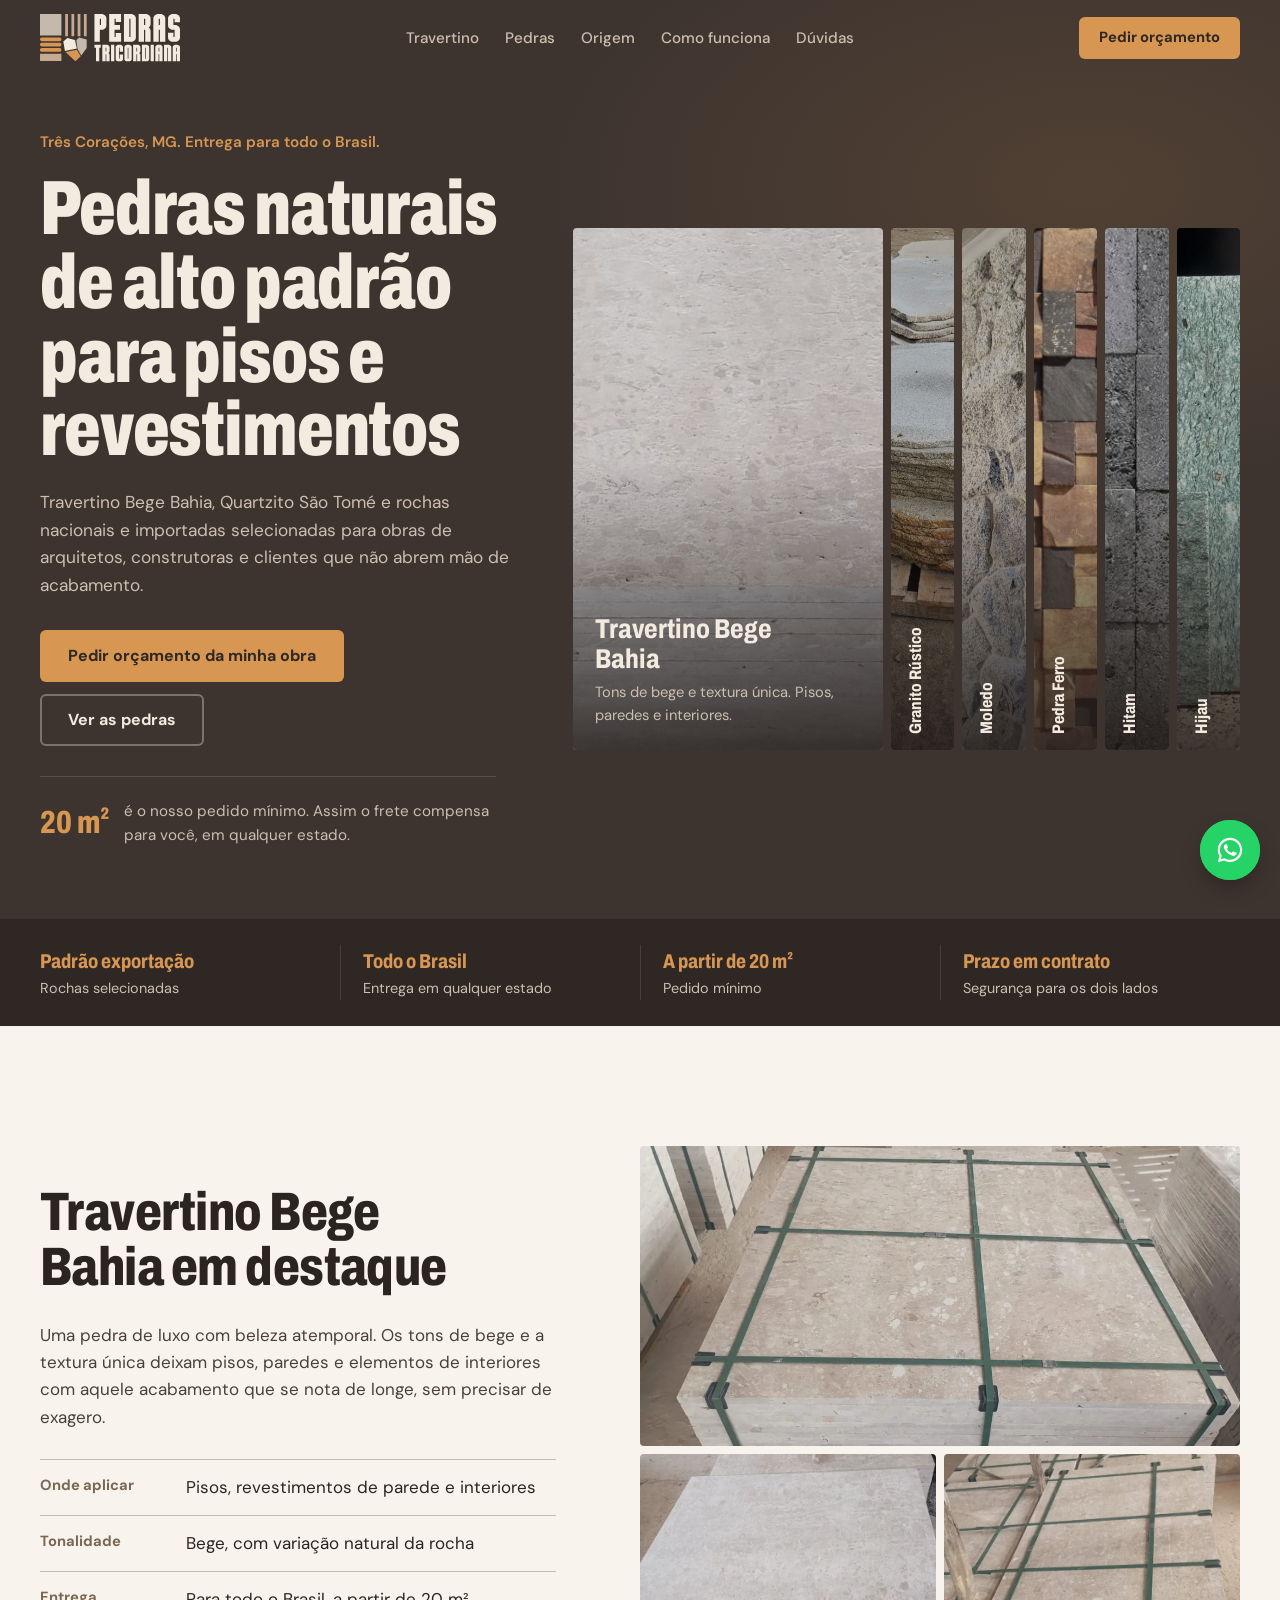
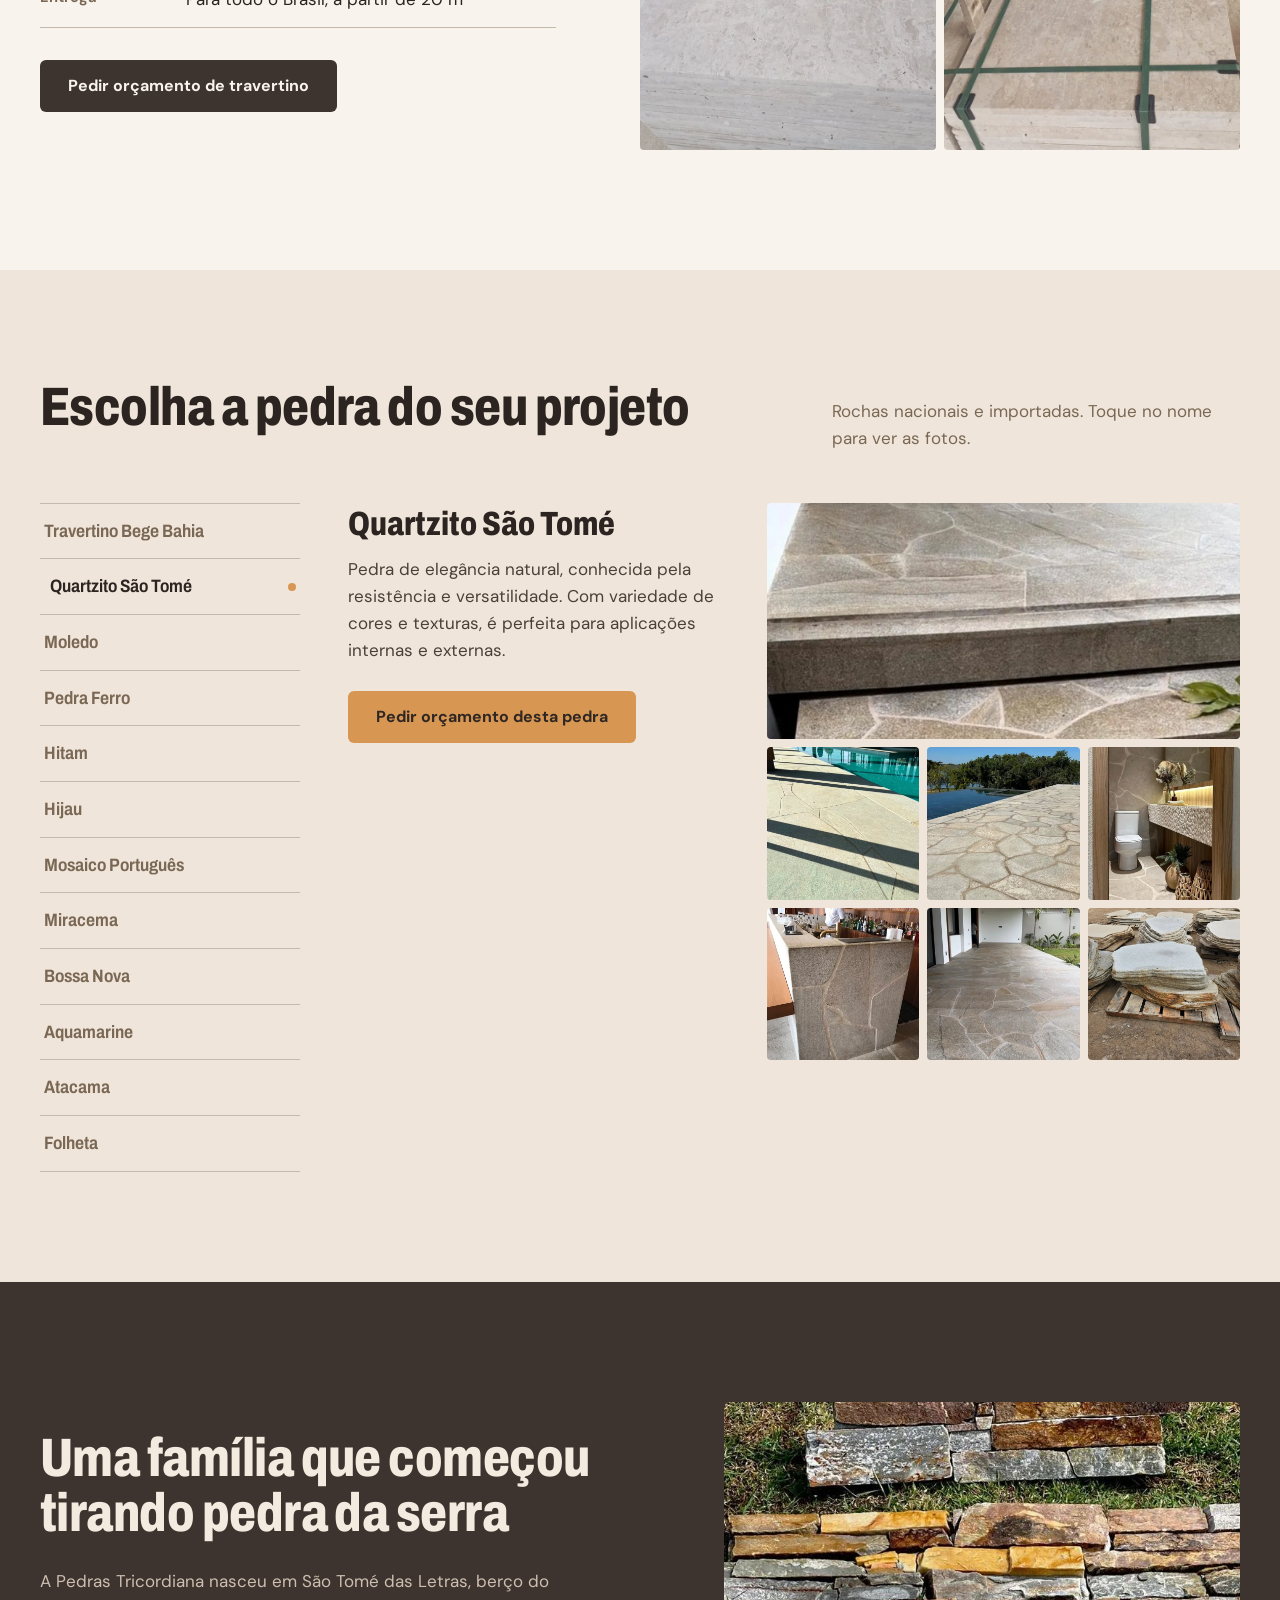
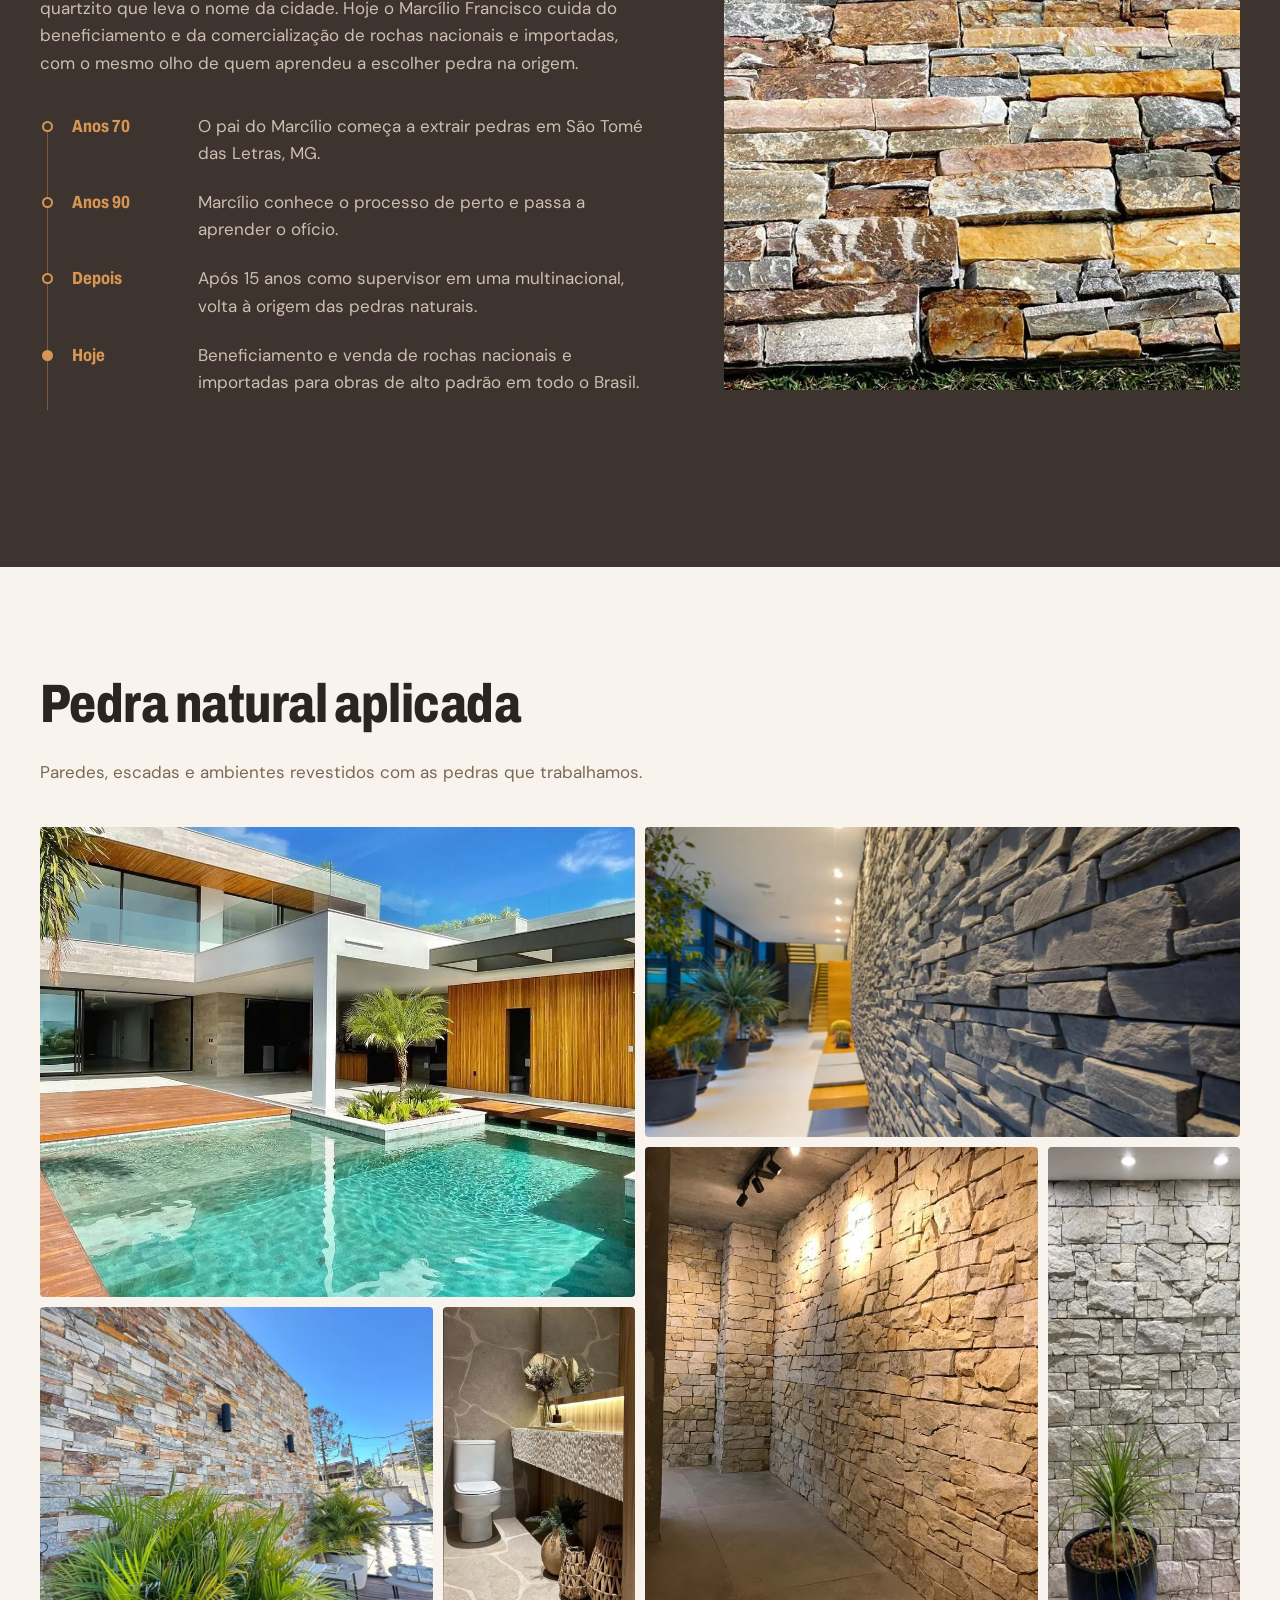
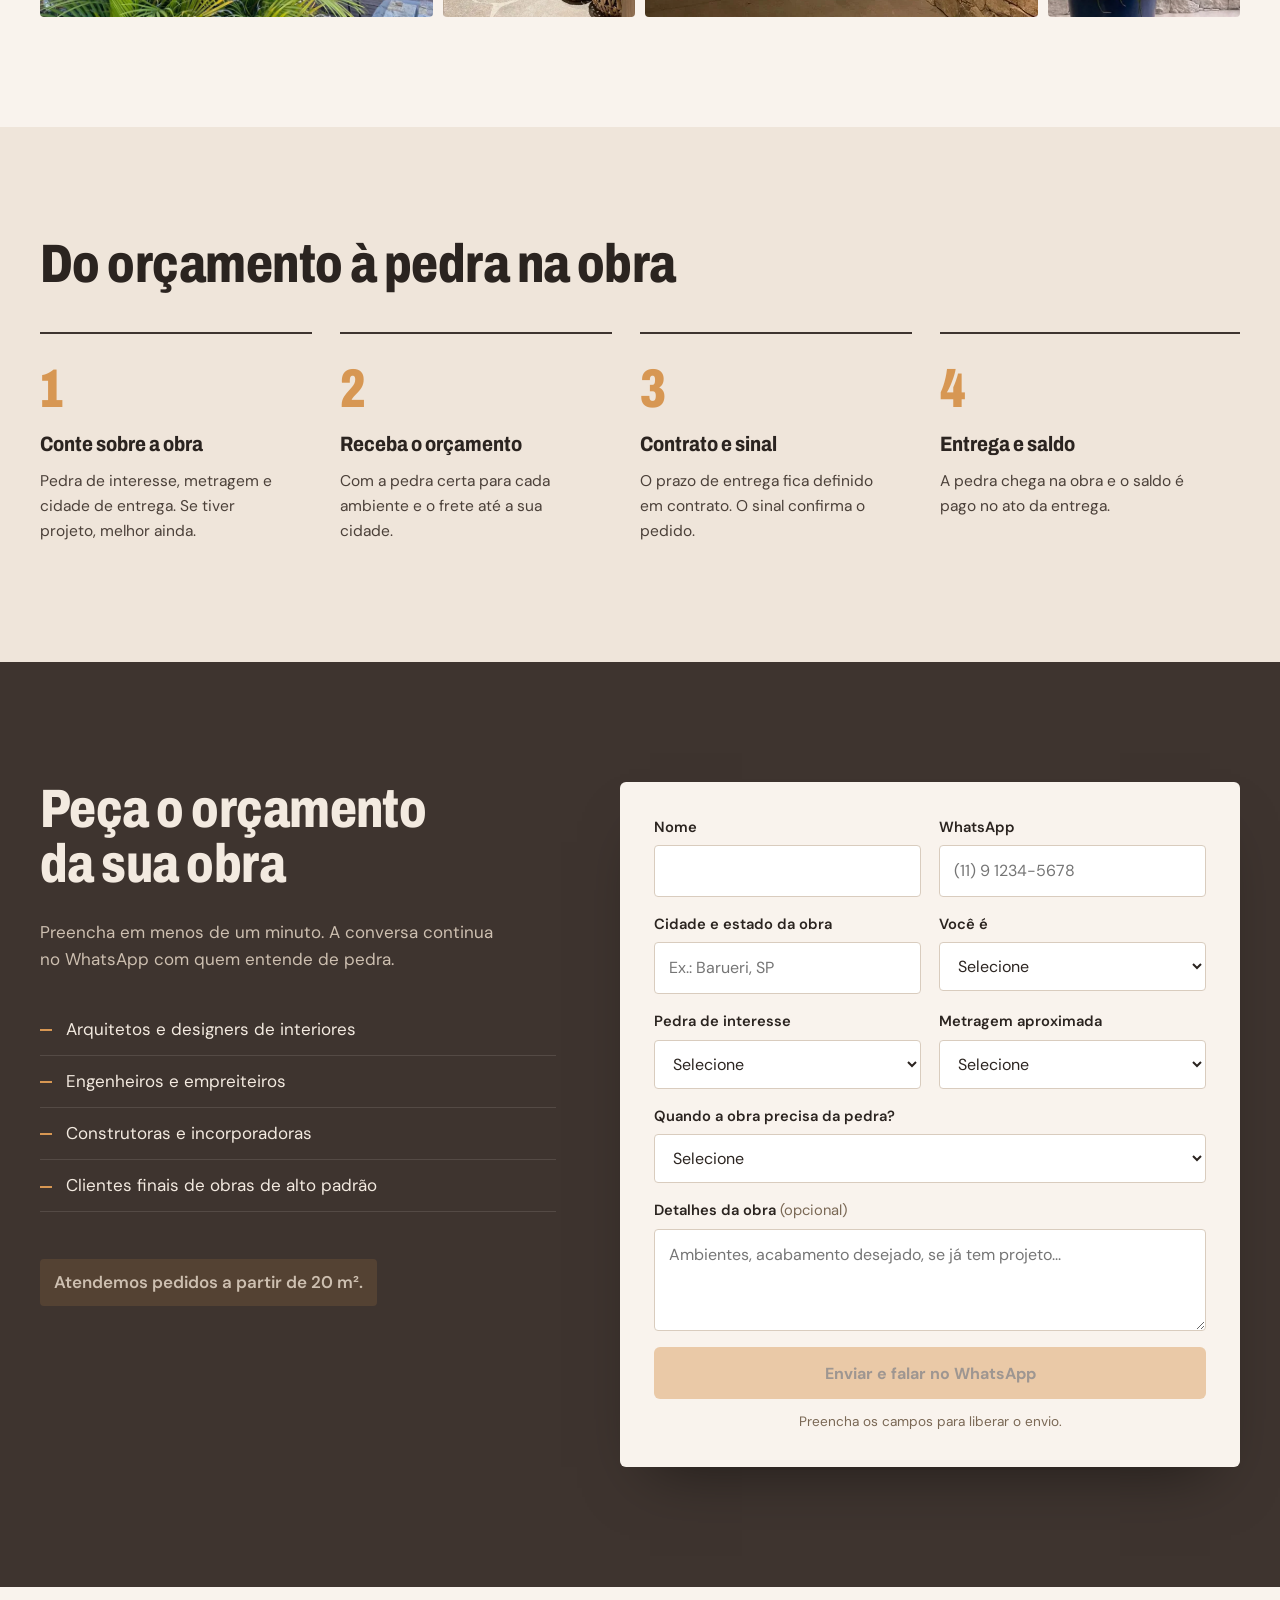
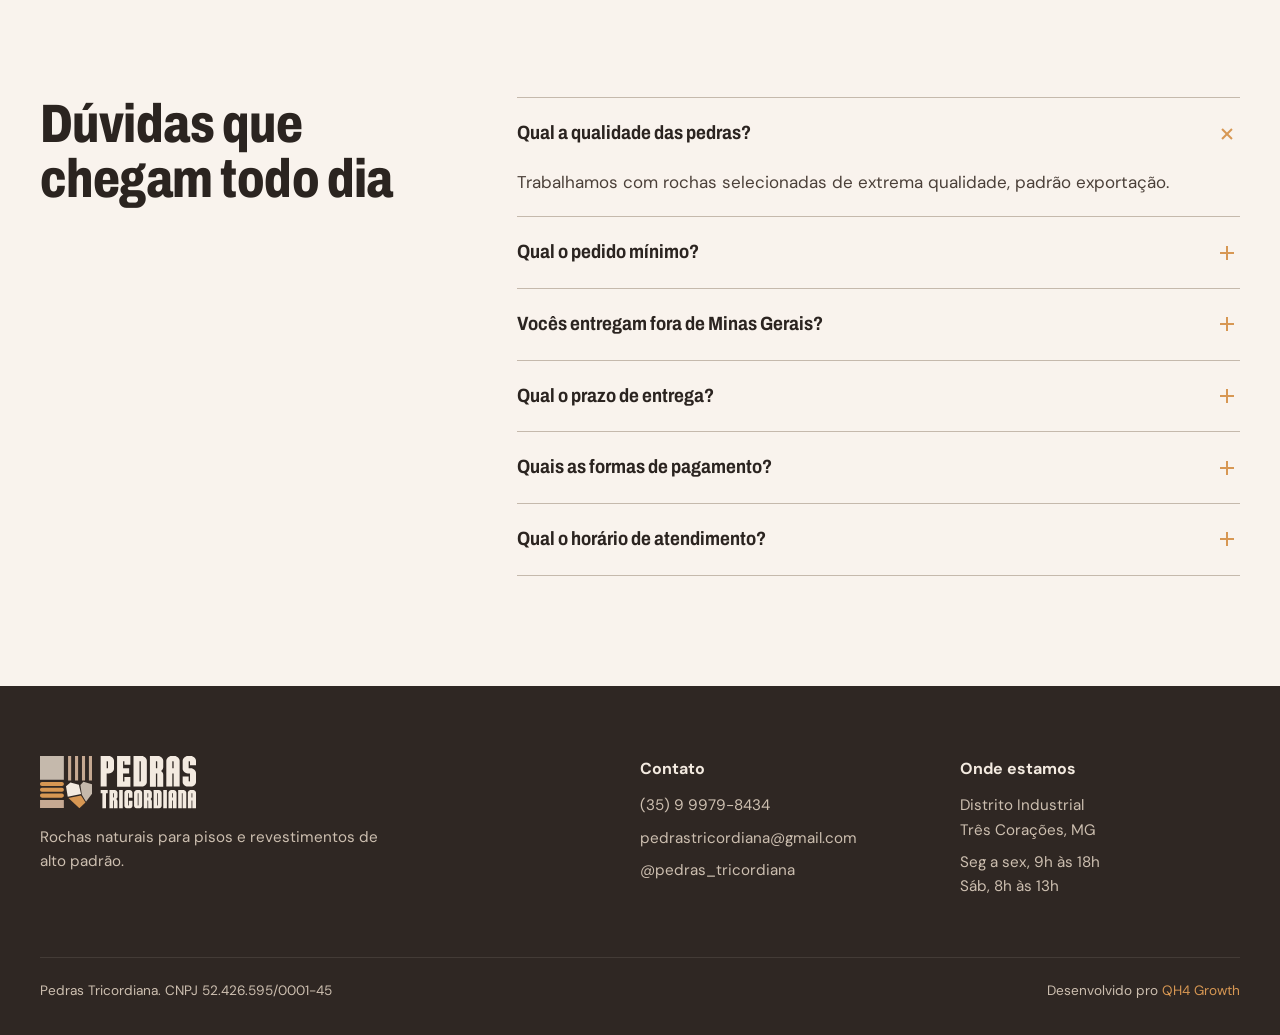
==== commit 6cf6a720: "Update index.html" ====
--- a/index.html
+++ b/index.html
@@ -127,7 +127,7 @@
       </button>
       <button class="amostra" role="listitem" data-pedra="quartzito" aria-pressed="false">
         <img src="assets/img/tex-quartzito.jpg" alt="Textura do Quartzito São Tomé" width="280" height="500" loading="lazy">
-        <span class="amostra__nome">Quartzito São Tomé</span>
+        <span class="amostra__nome">Granito Rústico</span>
         <span class="amostra__desc">Resistente e versátil, para áreas internas e externas.</span>
       </button>
       <button class="amostra" role="listitem" data-pedra="moledo" aria-pressed="false">
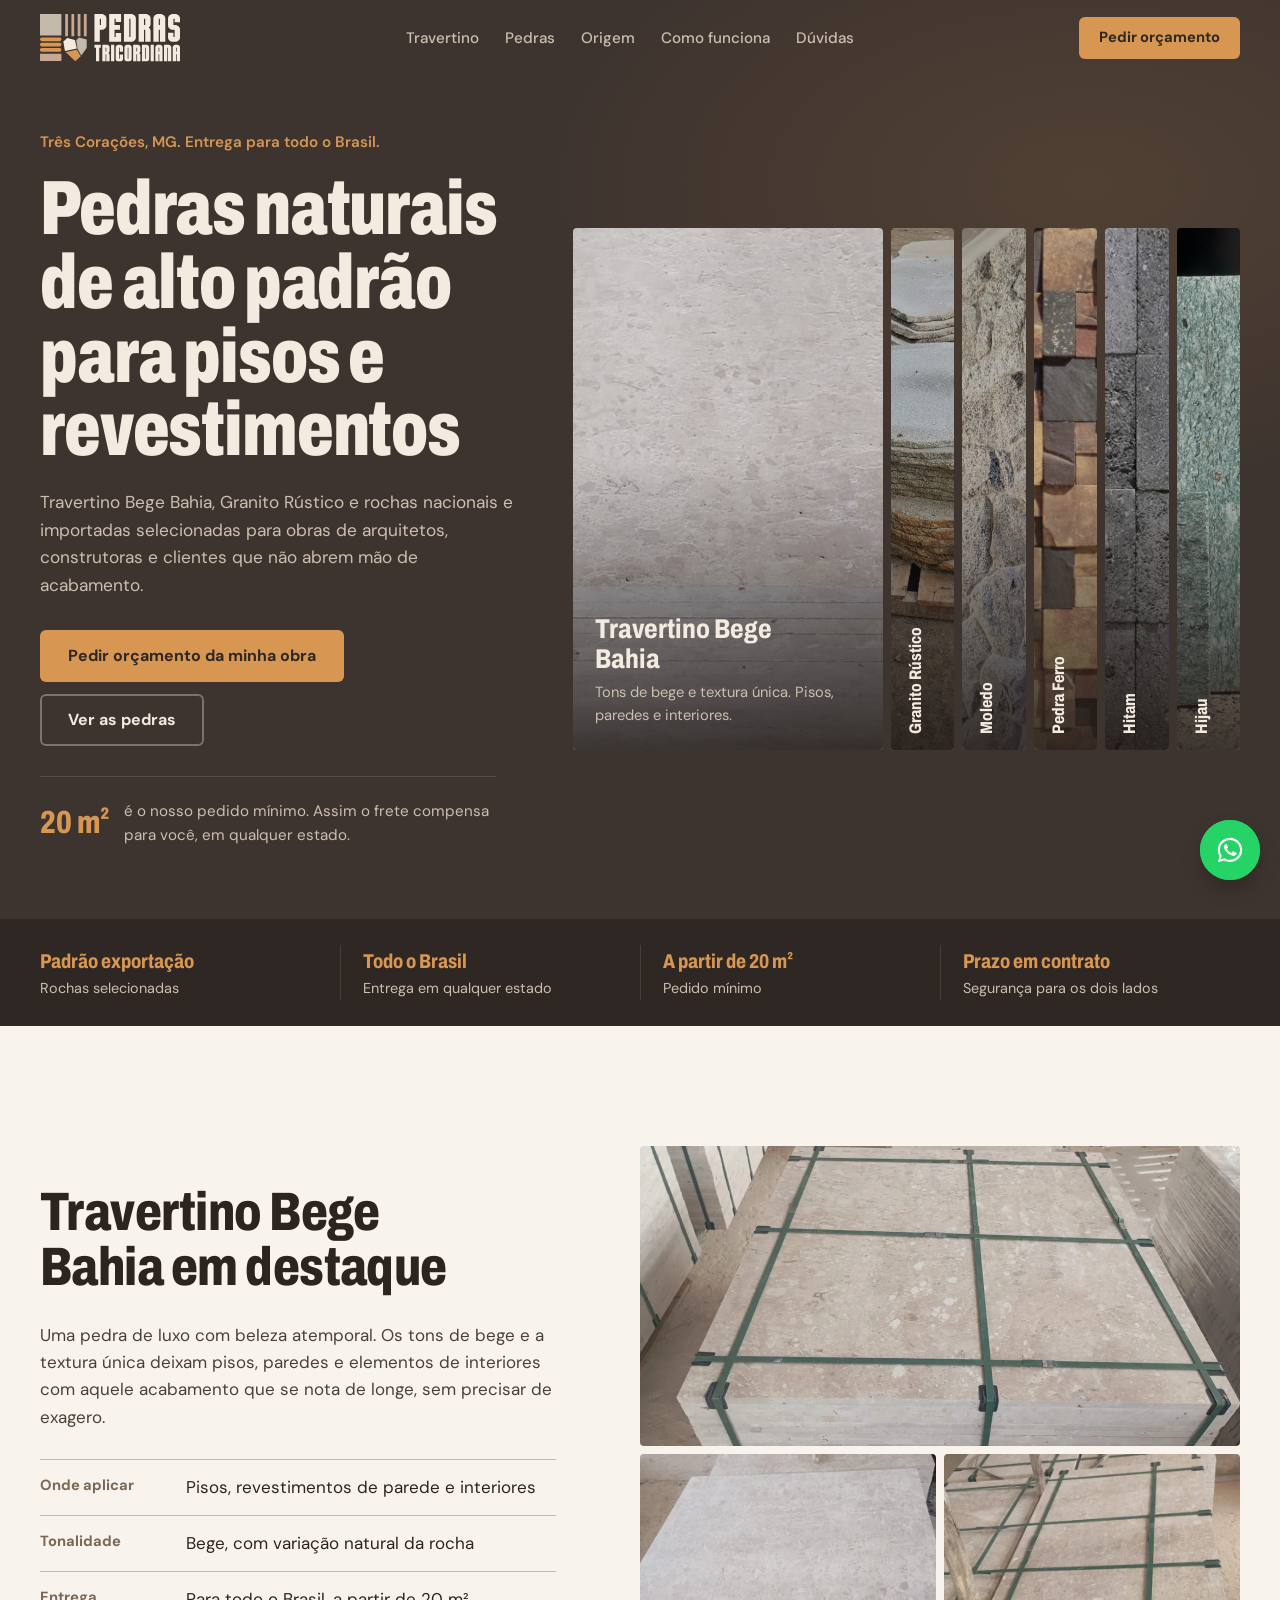
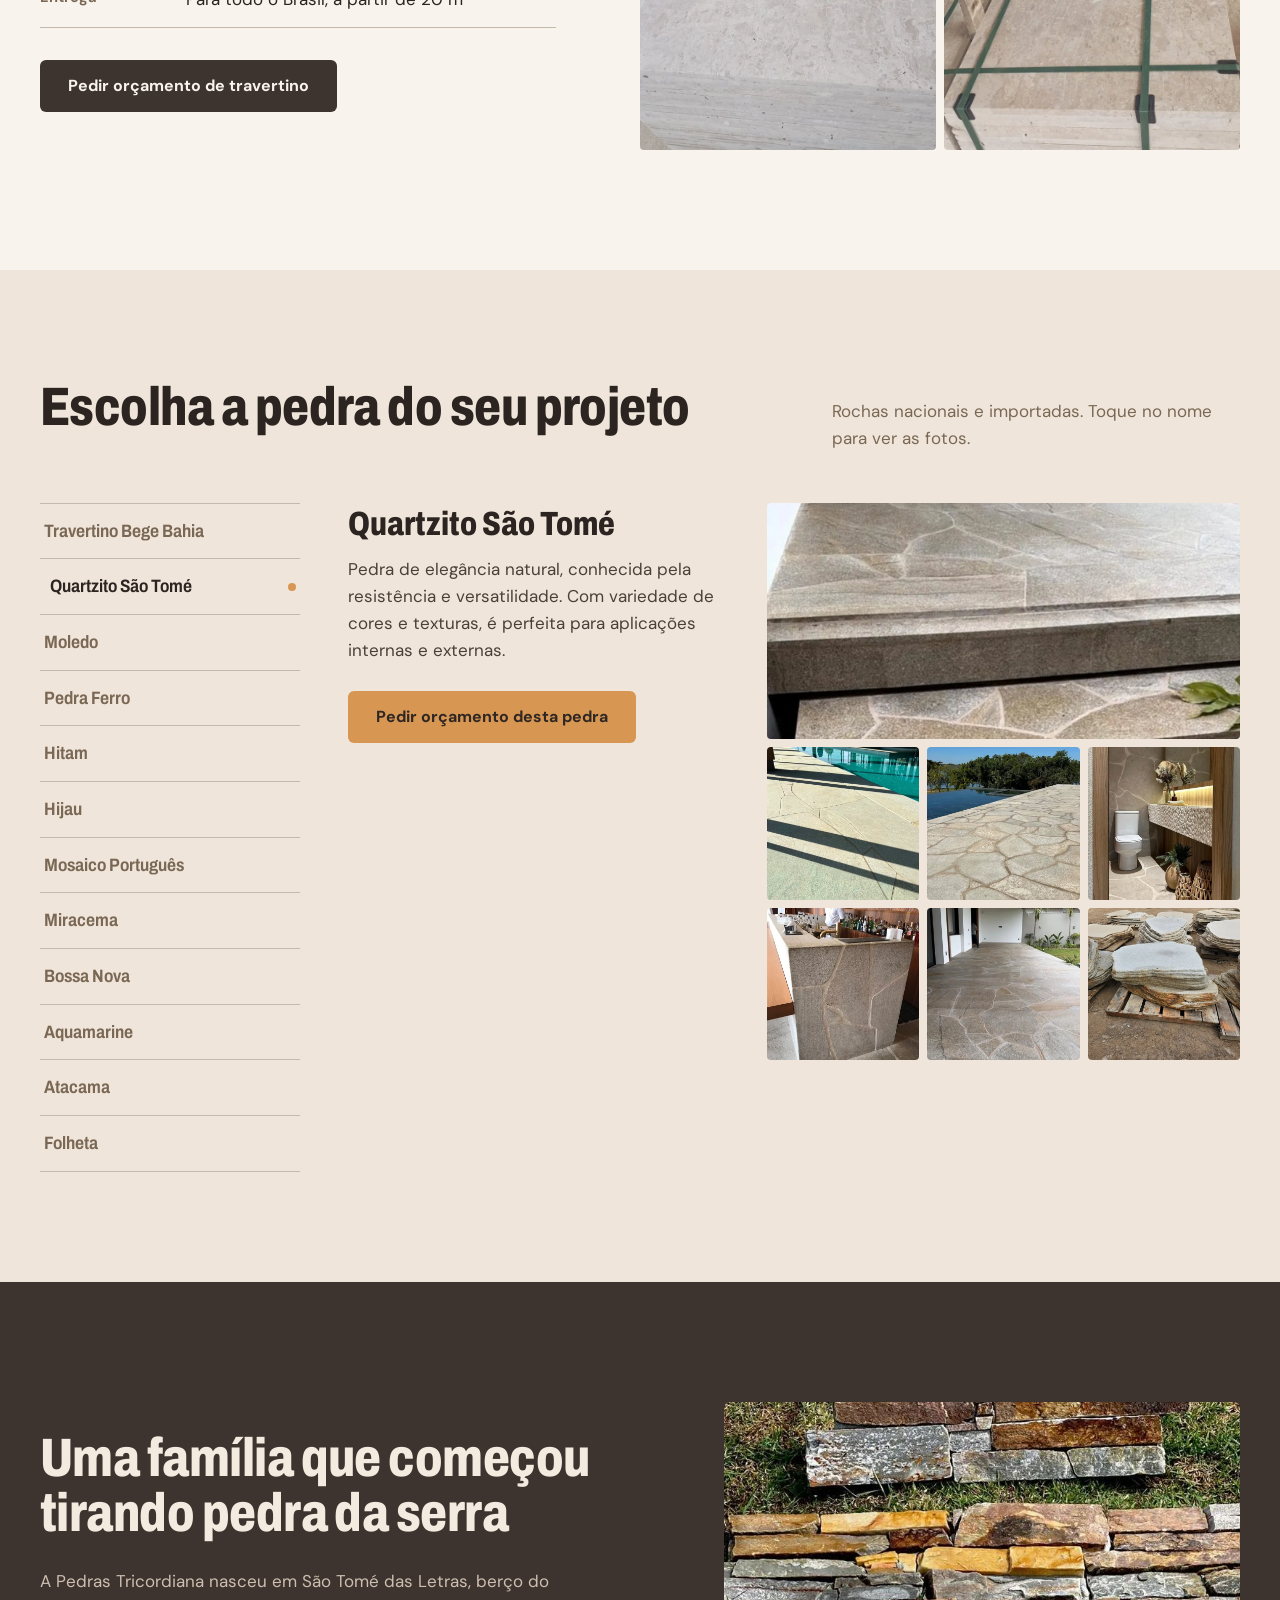
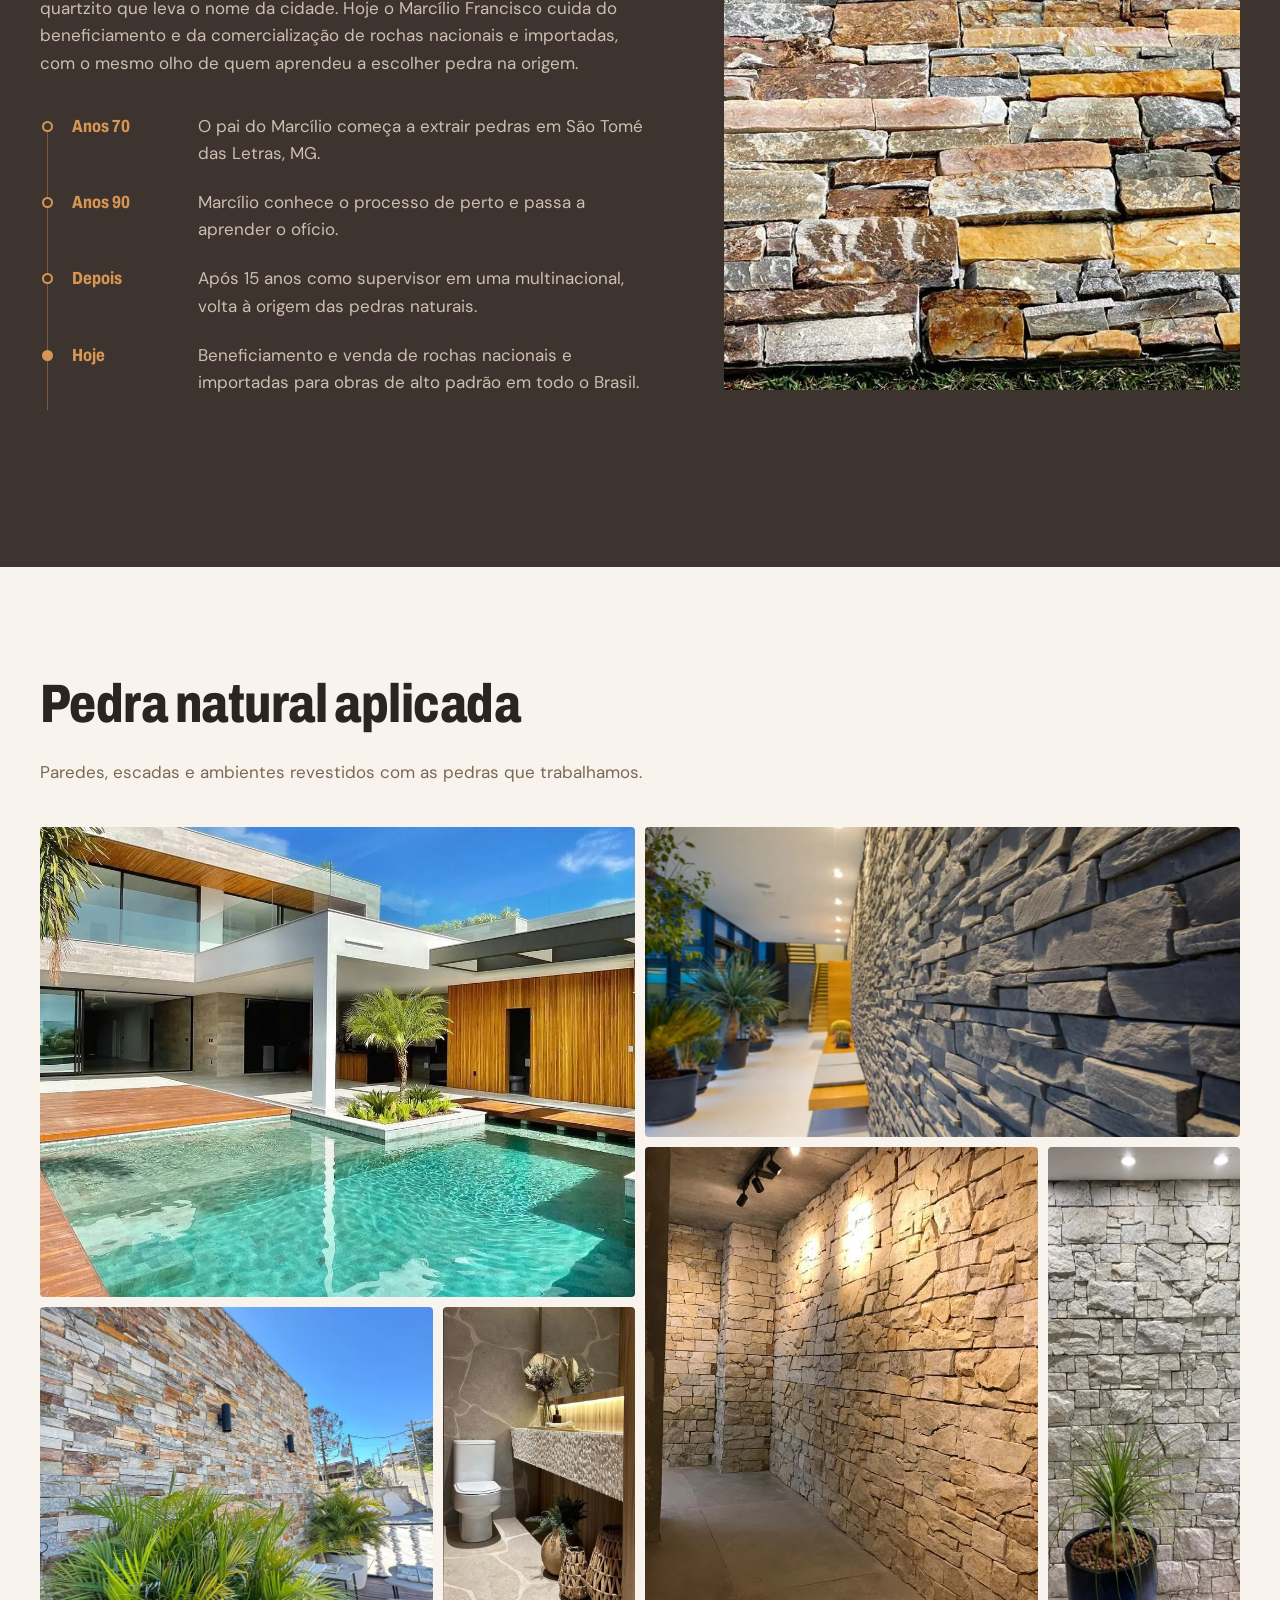
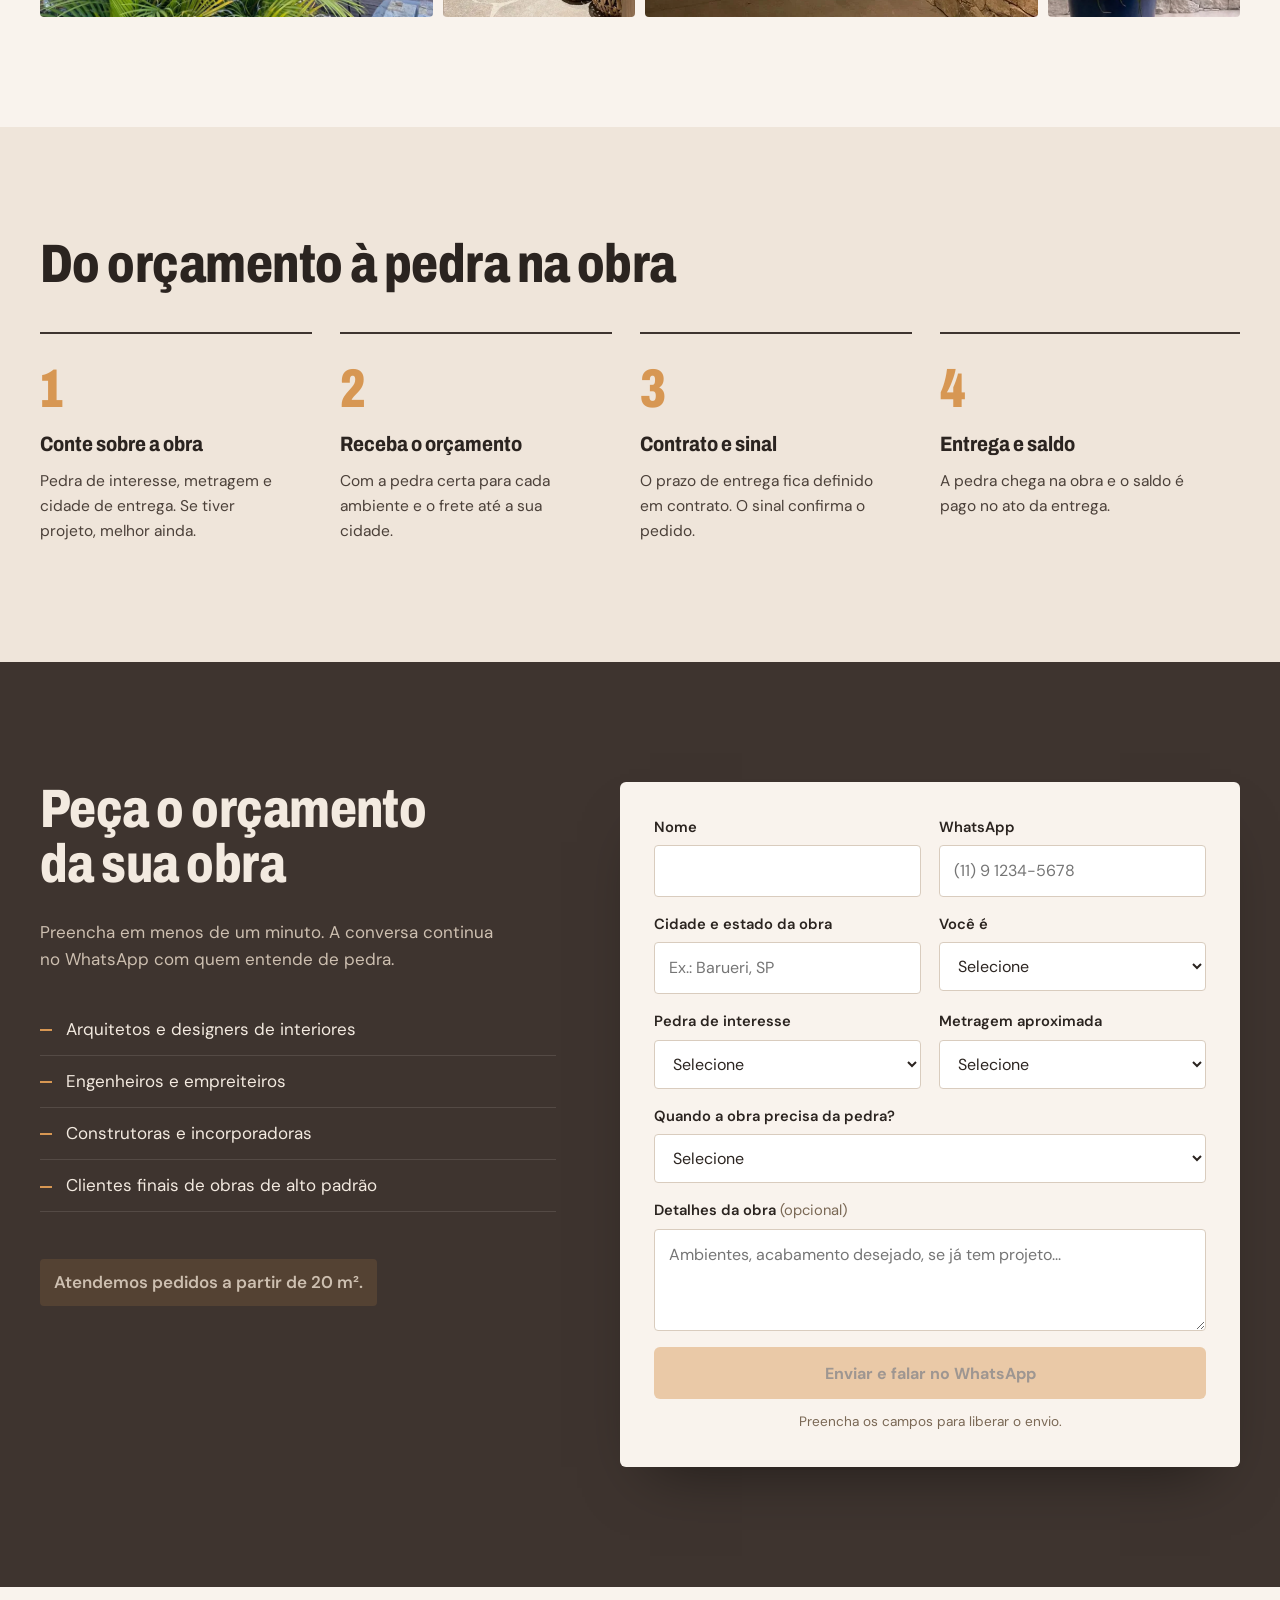
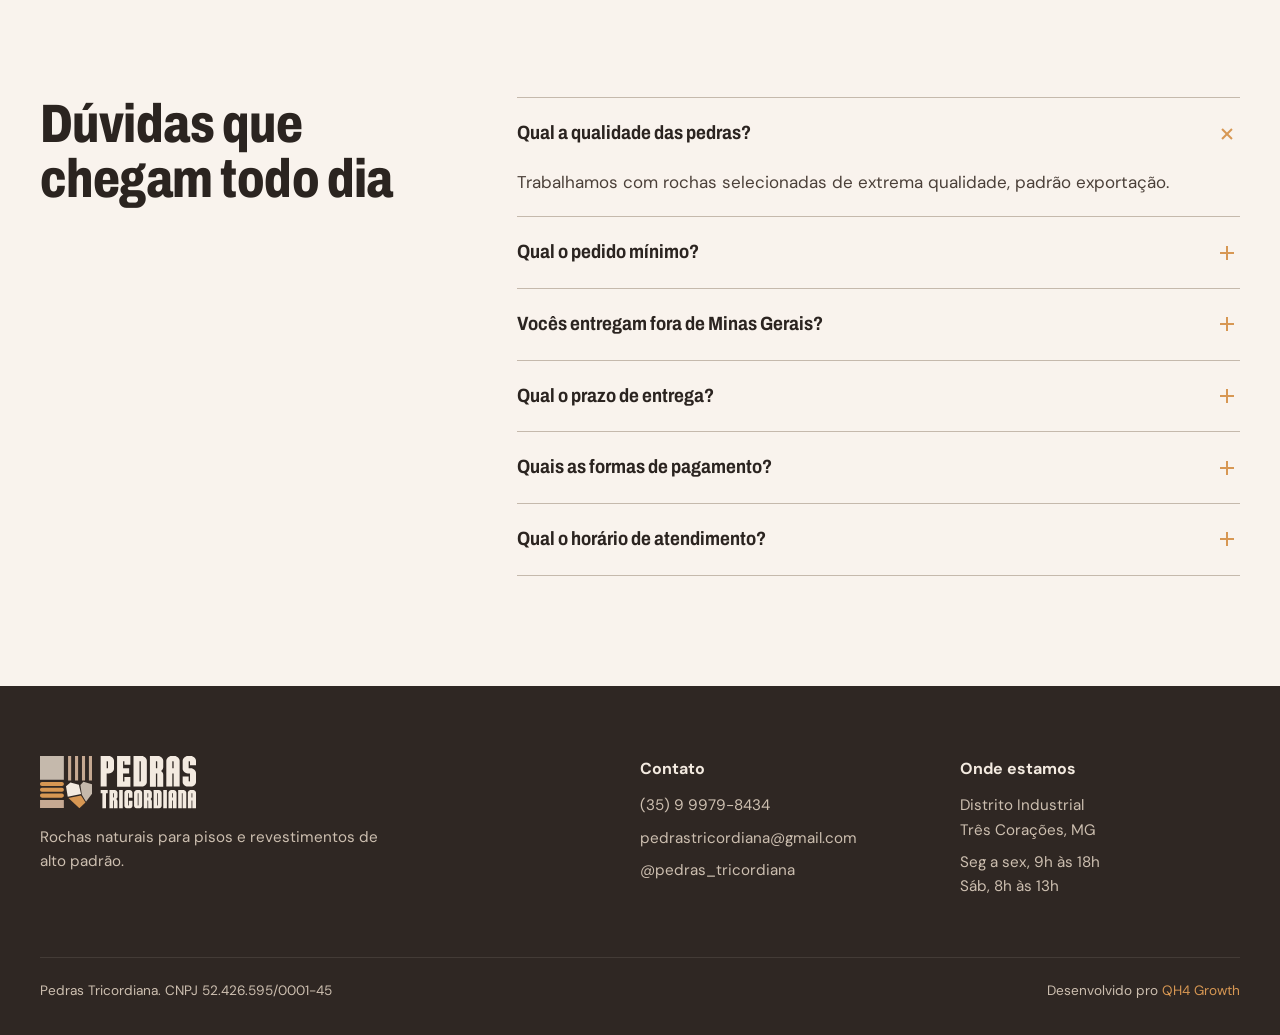
==== commit 9d17b98b: "Update index.html" ====
--- a/index.html
+++ b/index.html
@@ -3,8 +3,8 @@
 <head>
 <meta charset="utf-8">
 <meta name="viewport" content="width=device-width, initial-scale=1">
-<title>Pedras Naturais de Alto Padrão | Travertino e Quartzito São Tomé | Pedras Tricordiana</title>
-<meta name="description" content="Pedras naturais para pisos e revestimentos de alto padrão: Travertino Bege Bahia, Quartzito São Tomé, Moledo e pedras importadas. Três Corações/MG, entrega para todo o Brasil.">
+<title>Pedras Naturais de Alto Padrão | Travertino e Granito Rústico | Pedras Tricordiana</title>
+<meta name="description" content="Pedras naturais para pisos e revestimentos de alto padrão: Travertino Bege Bahia, Granito Rústico, Moledo e pedras importadas. Três Corações/MG, entrega para todo o Brasil.">
 <link rel="canonical" href="https://pedrastricordiana.com.br/">
 <meta name="robots" content="index, follow">
 <meta name="theme-color" content="#3E342F">
@@ -13,7 +13,7 @@
 <meta property="og:locale" content="pt_BR">
 <meta property="og:site_name" content="Pedras Tricordiana">
 <meta property="og:title" content="Pedras Tricordiana | Pedras naturais de alto padrão">
-<meta property="og:description" content="Travertino Bege Bahia, Quartzito São Tomé e pedras nacionais e importadas para pisos e revestimentos. Entrega para todo o Brasil.">
+<meta property="og:description" content="Travertino Bege Bahia, Granito Rústico e pedras nacionais e importadas para pisos e revestimentos. Entrega para todo o Brasil.">
 <meta property="og:url" content="https://pedrastricordiana.com.br/">
 <meta property="og:image" content="https://pedrastricordiana.com.br/assets/img/og-image.jpg">
 <meta property="og:image:width" content="1200">
@@ -21,7 +21,7 @@
 <meta property="og:image:alt" content="Parede revestida com pedra natural da Pedras Tricordiana">
 <meta name="twitter:card" content="summary_large_image">
 <meta name="twitter:title" content="Pedras Tricordiana | Pedras naturais de alto padrão">
-<meta name="twitter:description" content="Travertino Bege Bahia, Quartzito São Tomé e pedras nacionais e importadas. Entrega para todo o Brasil.">
+<meta name="twitter:description" content="Travertino Bege Bahia, Granito Rústico e pedras nacionais e importadas. Entrega para todo o Brasil.">
 <meta name="twitter:image" content="https://pedrastricordiana.com.br/assets/img/og-image.jpg">
 
 <link rel="icon" href="assets/img/favicon.svg" type="image/svg+xml">
@@ -111,7 +111,7 @@
     <div class="hero__texto">
       <p class="hero__local">Três Corações, MG. Entrega para todo o Brasil.</p>
       <h1 id="hero-titulo" class="hero__h1">Pedras naturais de alto padrão para pisos e revestimentos</h1>
-      <p class="hero__sub">Travertino Bege Bahia, Quartzito São Tomé e rochas nacionais e importadas selecionadas para obras de arquitetos, construtoras e clientes que não abrem mão de acabamento.</p>
+      <p class="hero__sub">Travertino Bege Bahia, Granito Rústico e rochas nacionais e importadas selecionadas para obras de arquitetos, construtoras e clientes que não abrem mão de acabamento.</p>
       <div class="hero__acoes">
         <a href="#orcamento" class="btn btn--ouro" data-track="cta_hero">Pedir orçamento da minha obra</a>
         <a href="#pedras" class="btn btn--linha">Ver as pedras</a>
@@ -126,7 +126,7 @@
         <span class="amostra__desc">Tons de bege e textura única. Pisos, paredes e interiores.</span>
       </button>
       <button class="amostra" role="listitem" data-pedra="quartzito" aria-pressed="false">
-        <img src="assets/img/tex-quartzito.jpg" alt="Textura do Quartzito São Tomé" width="280" height="500" loading="lazy">
+        <img src="assets/img/tex-quartzito.jpg" alt="Textura do Granito Rústico" width="280" height="500" loading="lazy">
         <span class="amostra__nome">Granito Rústico</span>
         <span class="amostra__desc">Resistente e versátil, para áreas internas e externas.</span>
       </button>
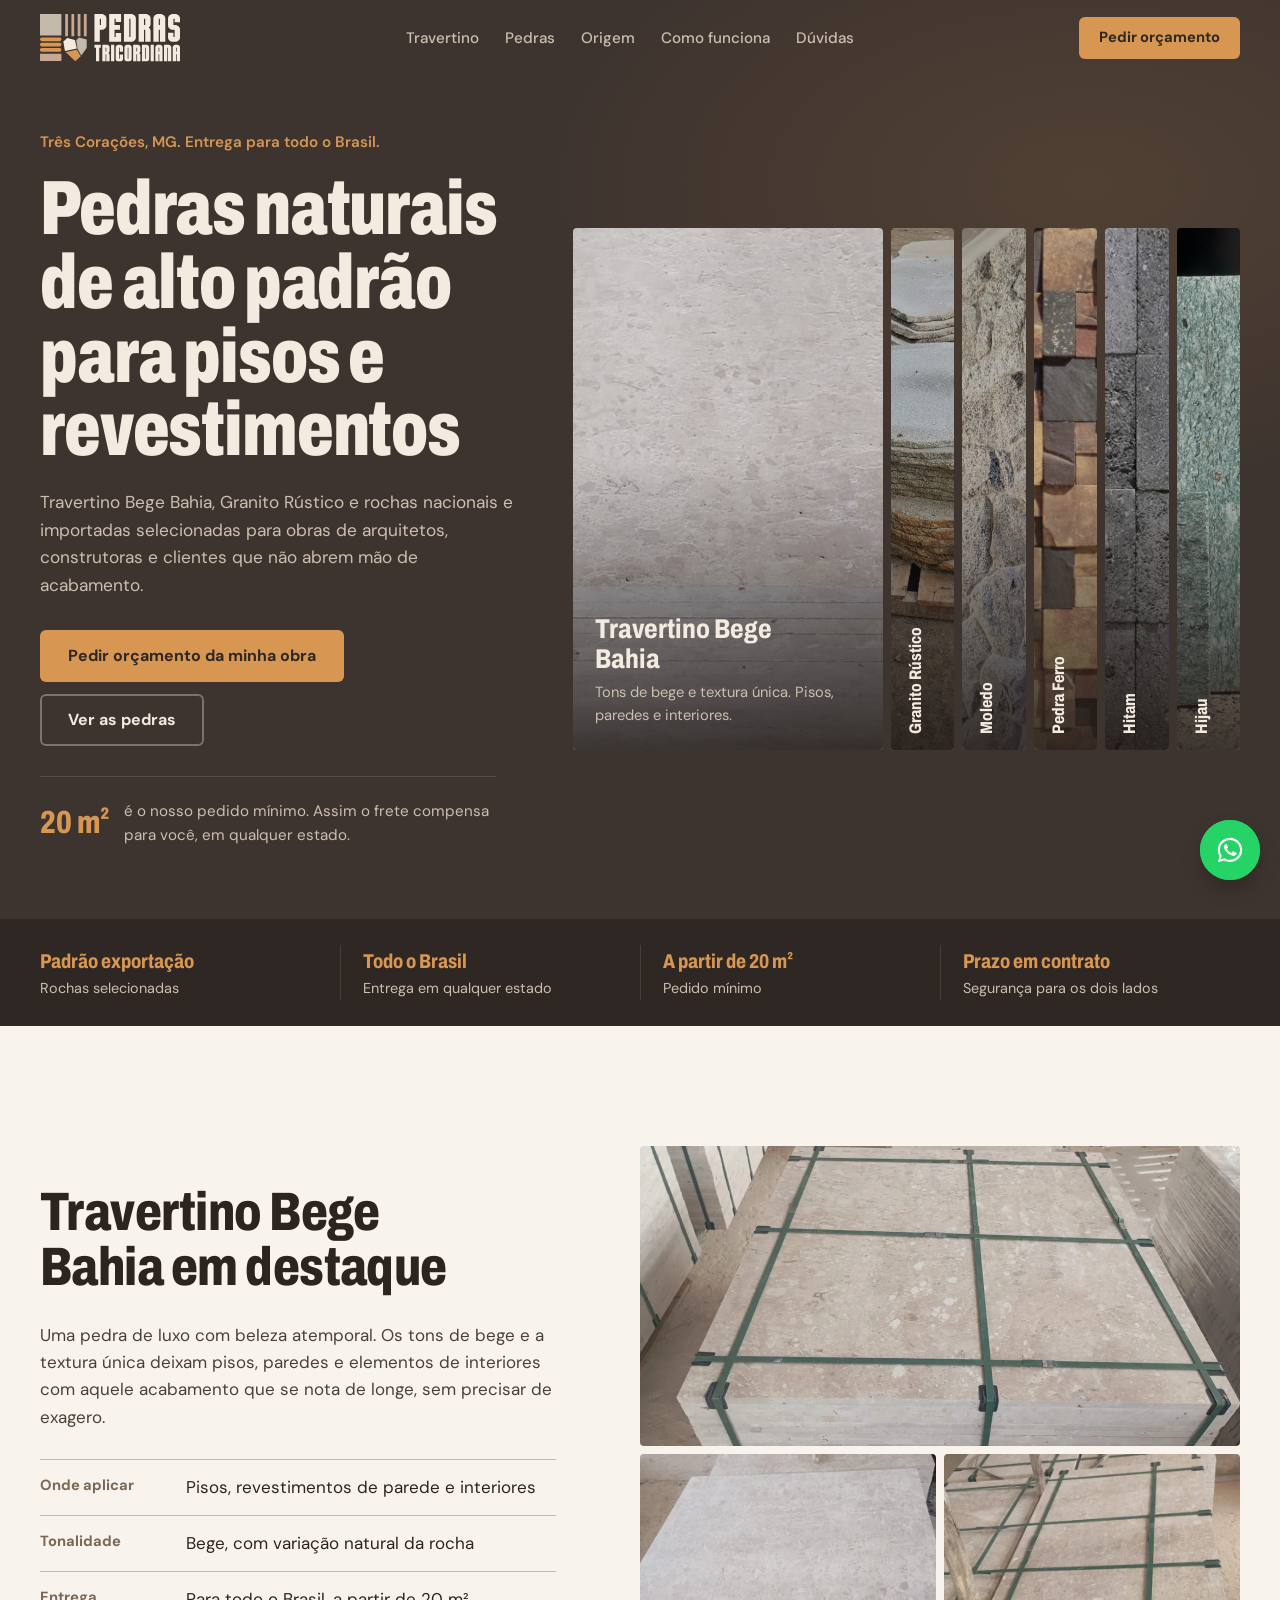
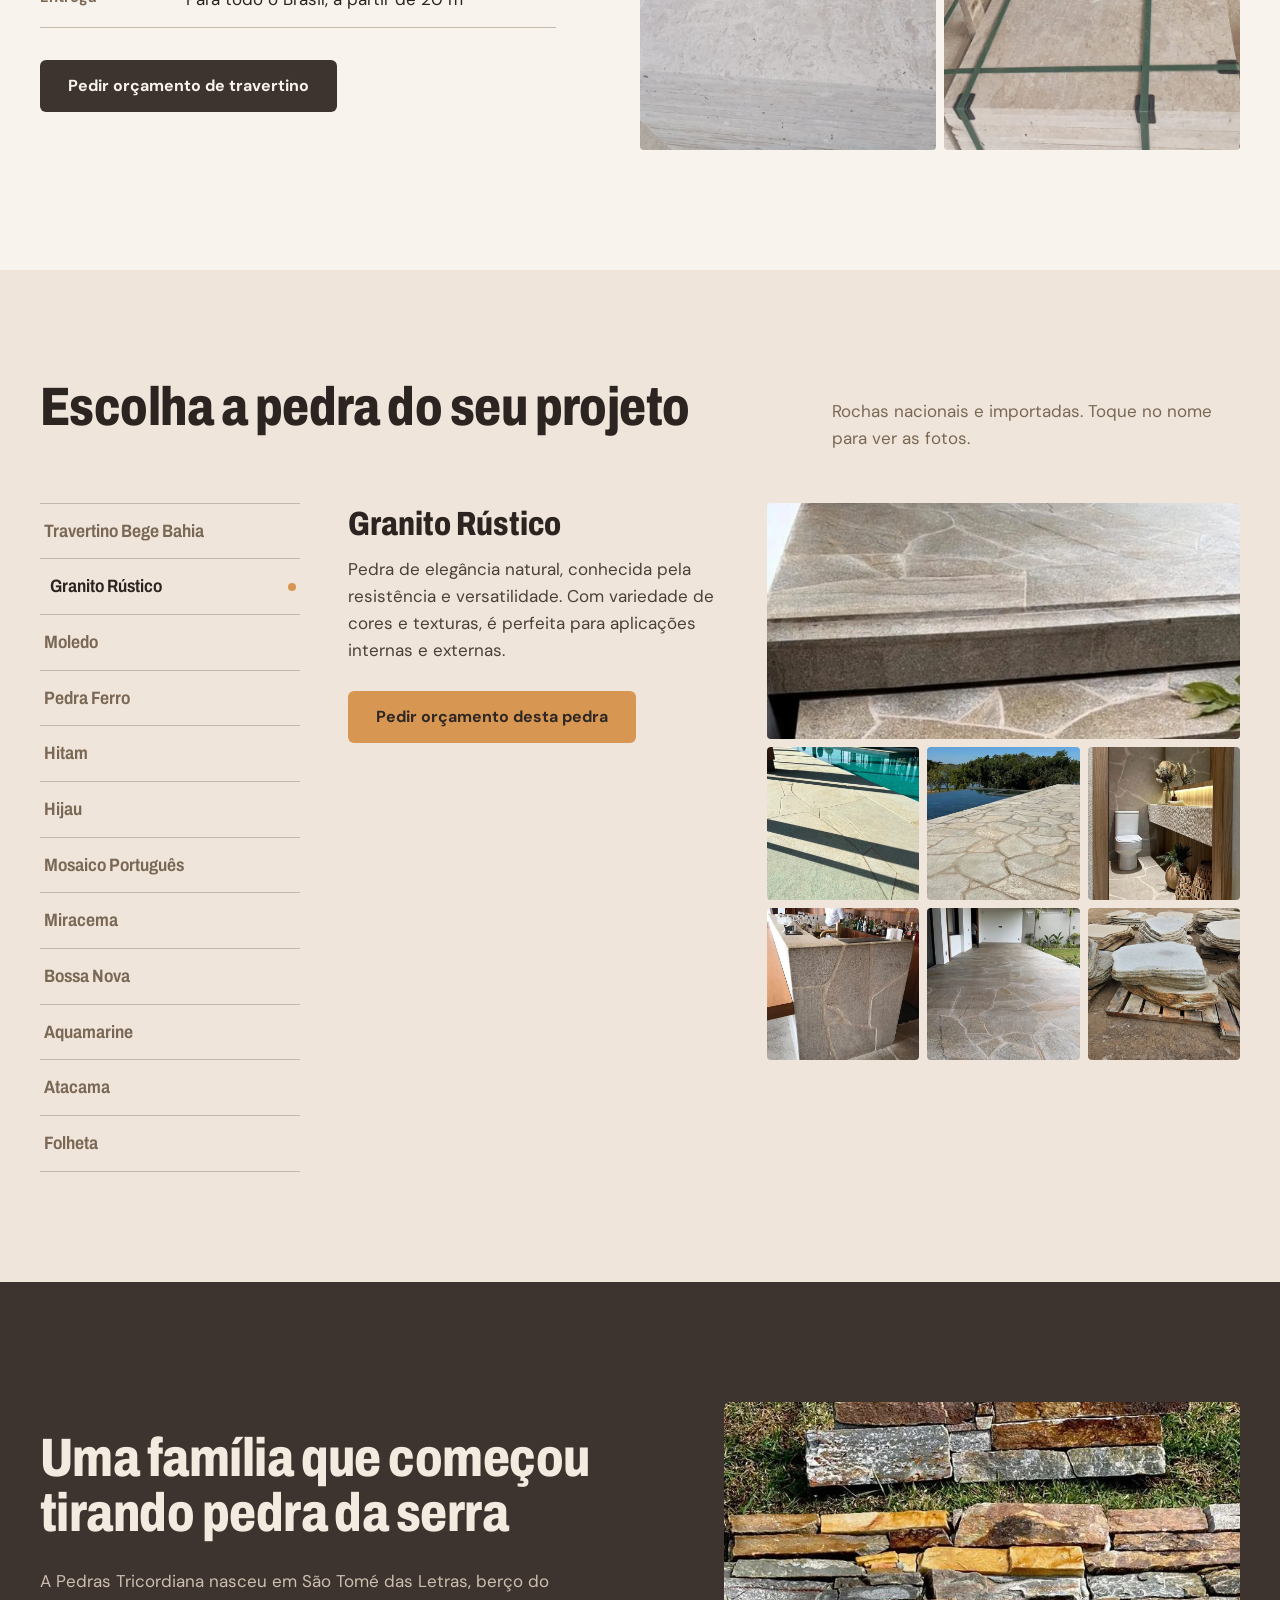
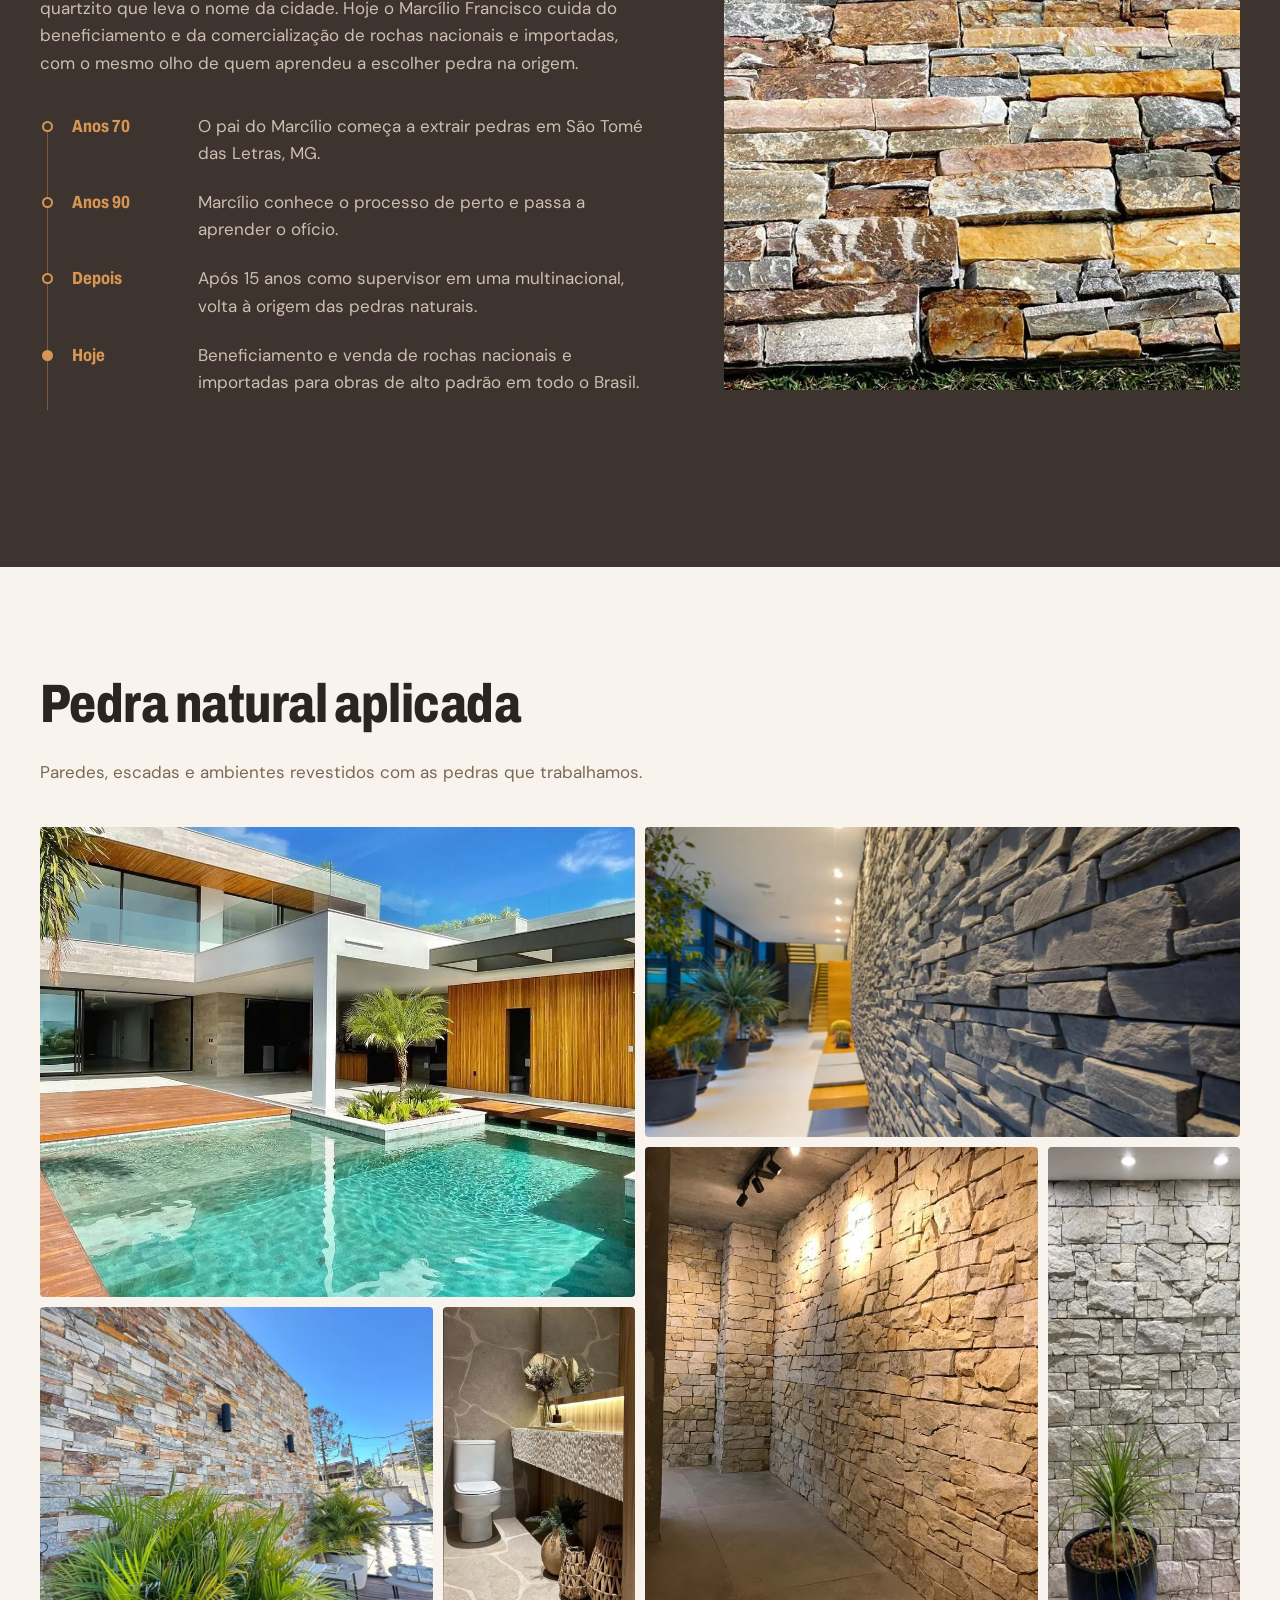
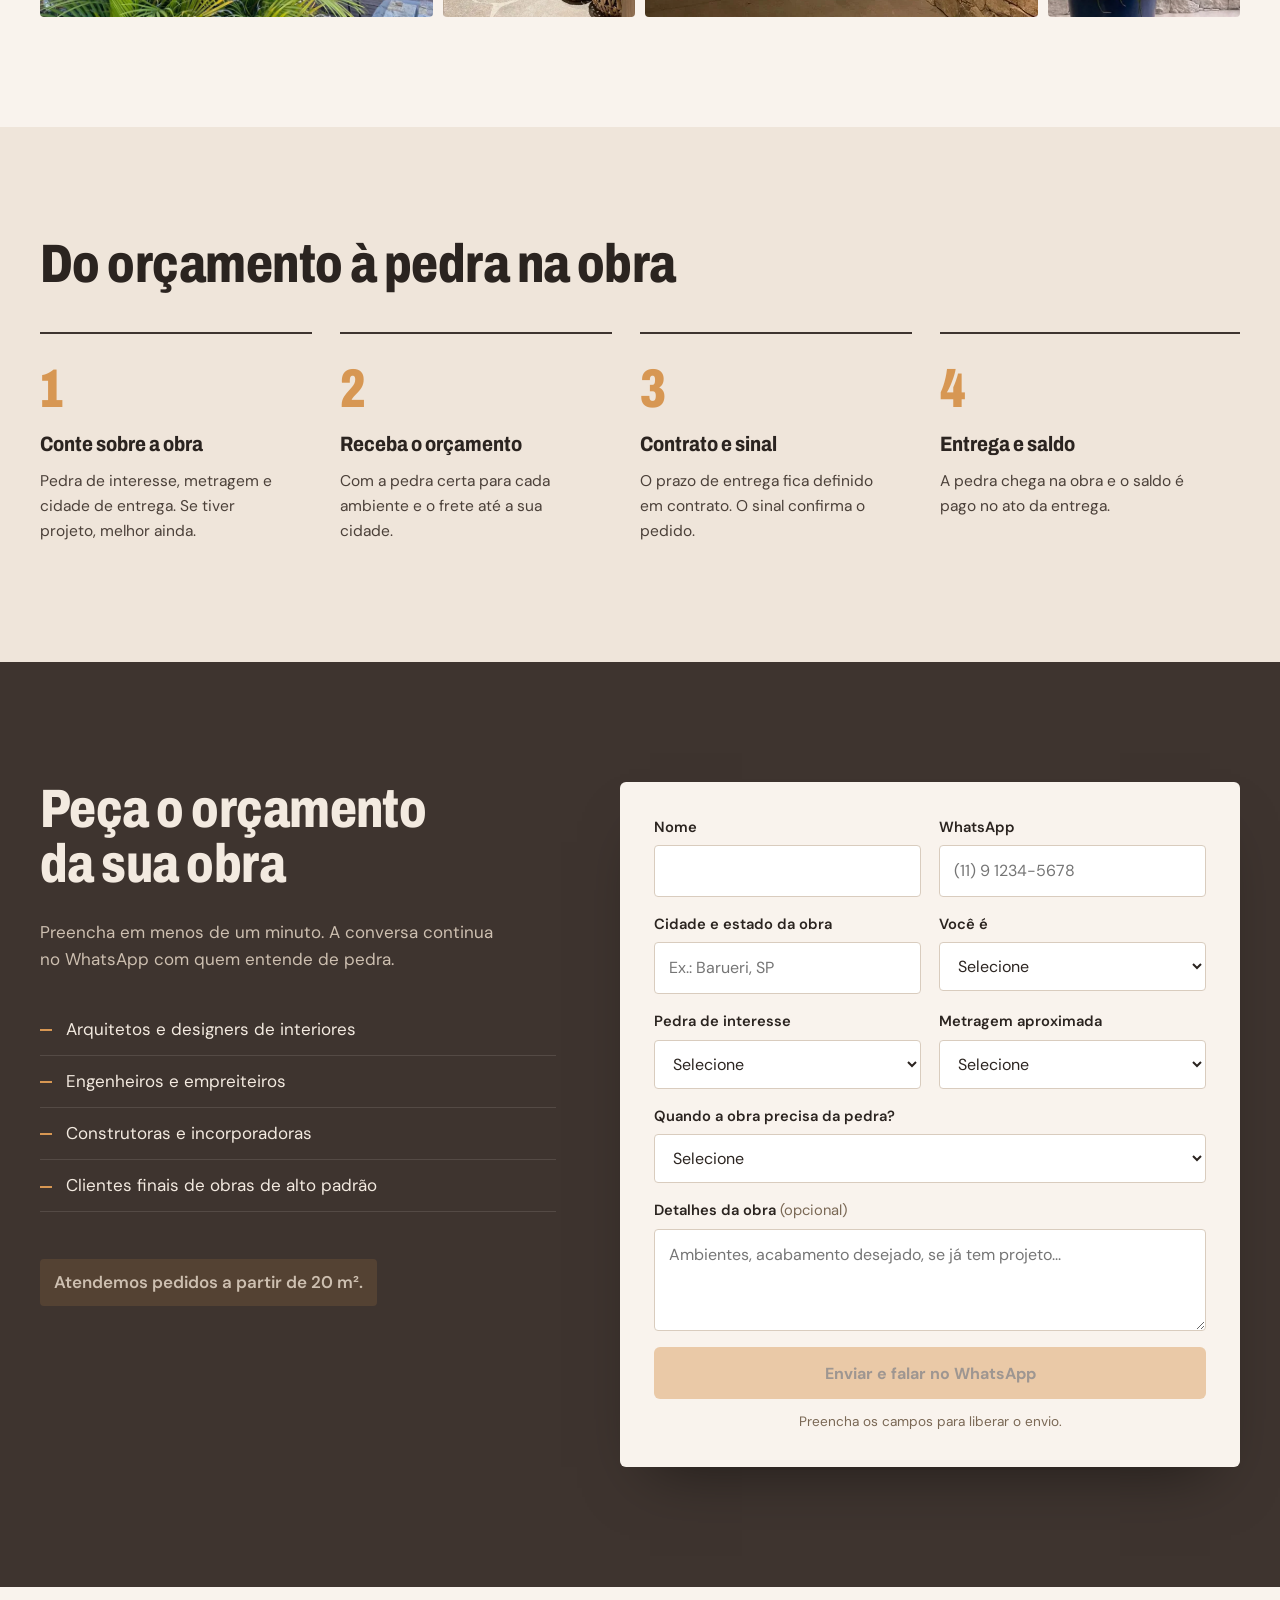
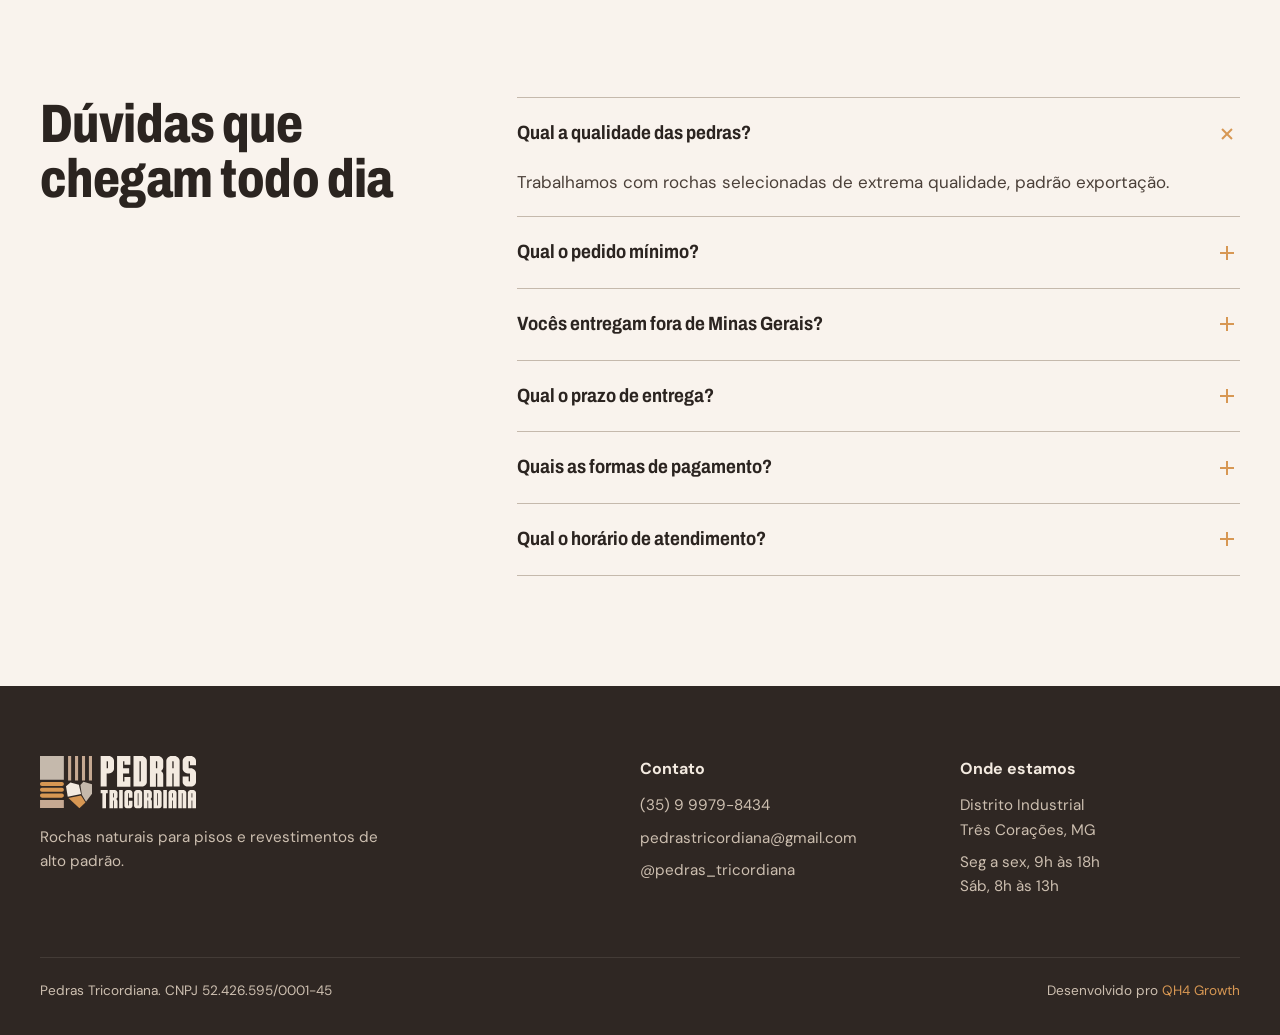
==== commit 0904b715: "Adiciona o script de métricas do LP Validator (Funil) Uma linha antes do </body>: registra visitas, " ====
--- a/index.html
+++ b/index.html
@@ -377,5 +377,6 @@
 </a>
 
 <script src="assets/js/main.js" defer></script>
+<script src="https://app-validacao-lp-sapp-validacao-lp.vercel.app/api/t" data-lp="lp-pedras-tricordianas" defer></script>
 </body>
 </html>
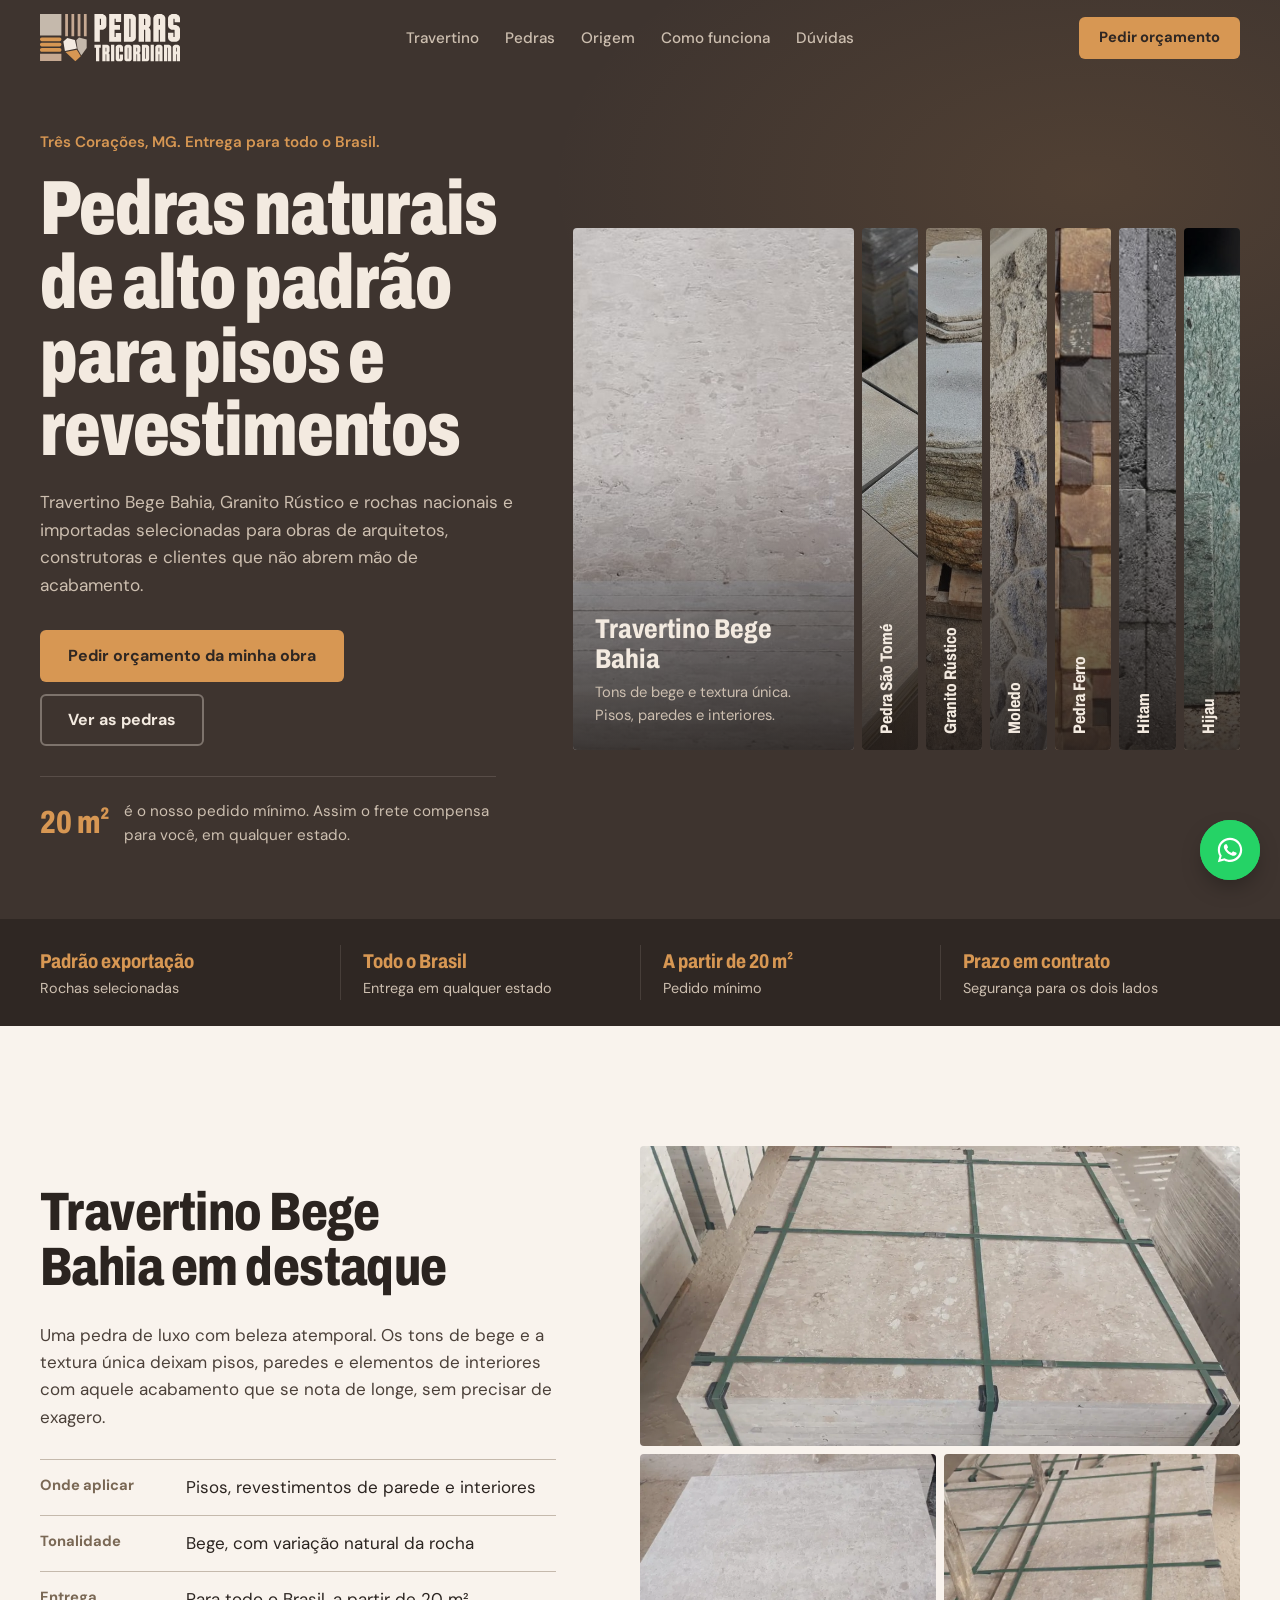
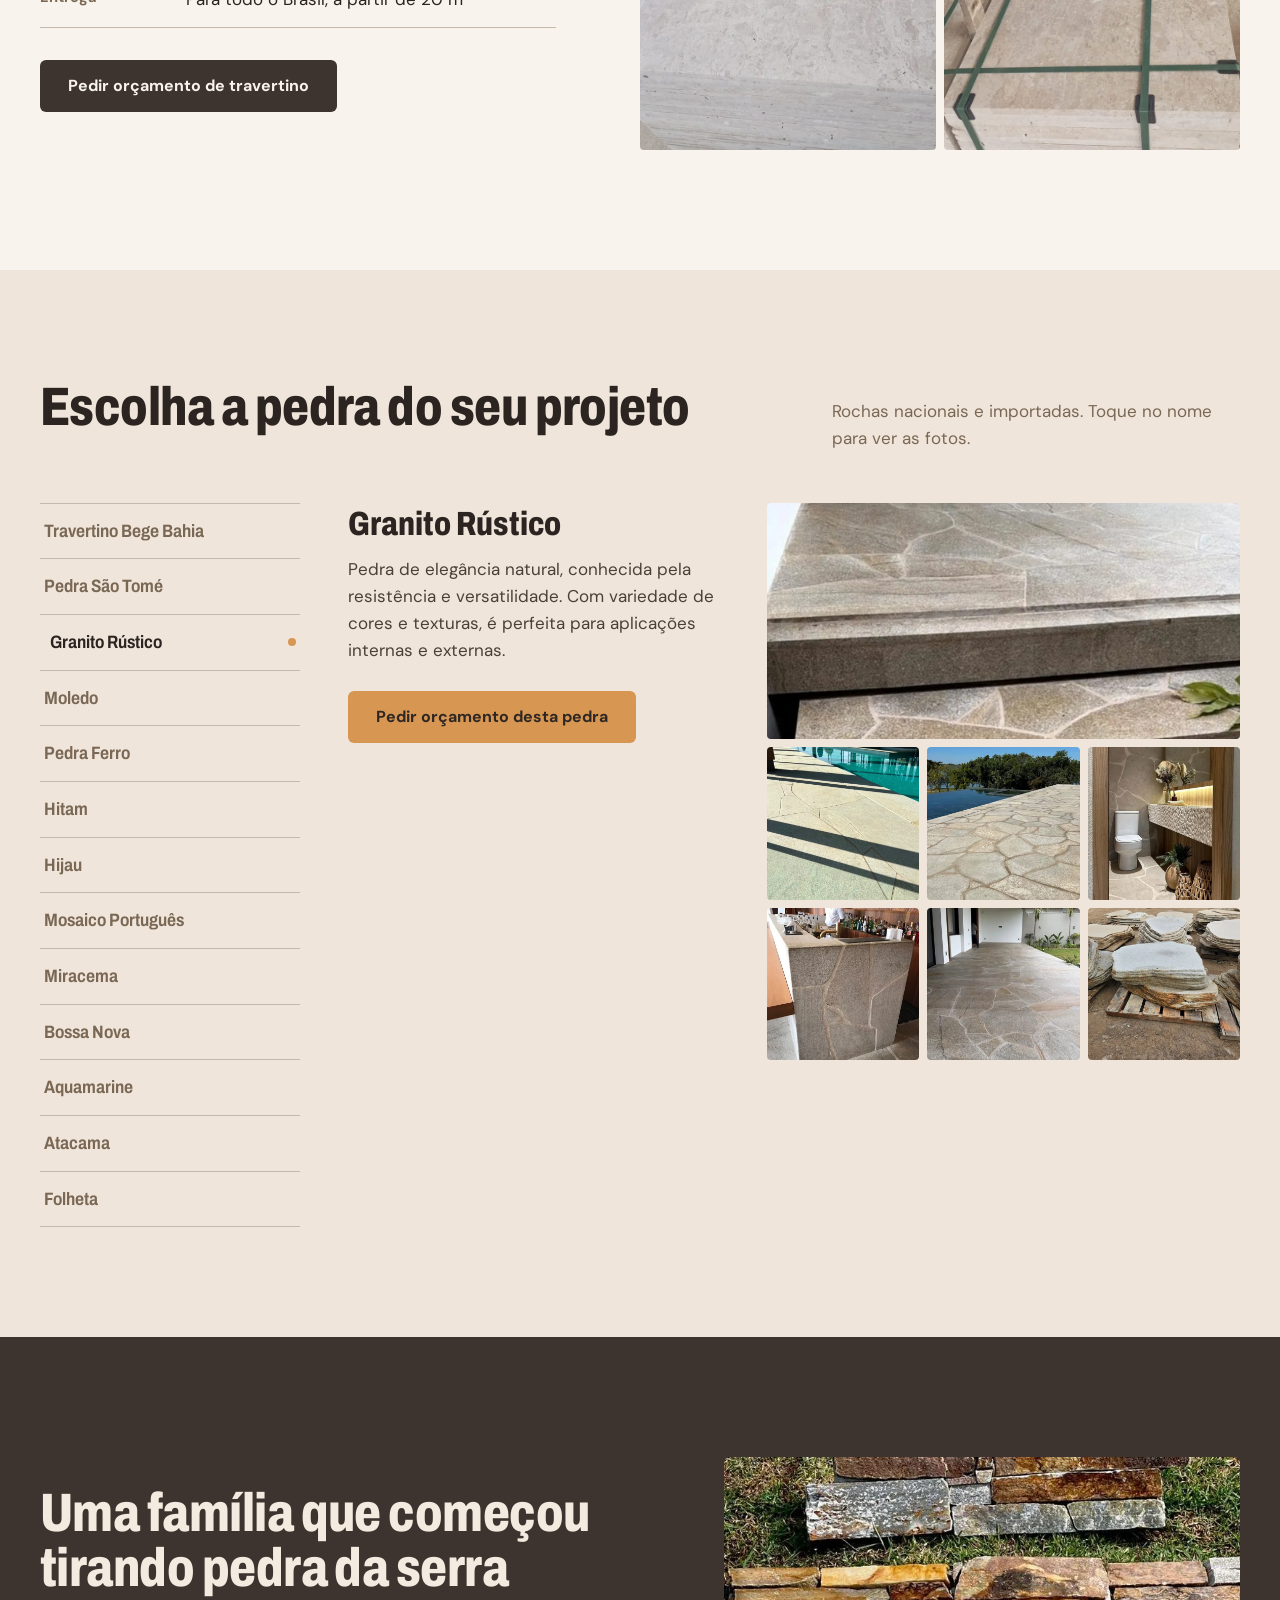
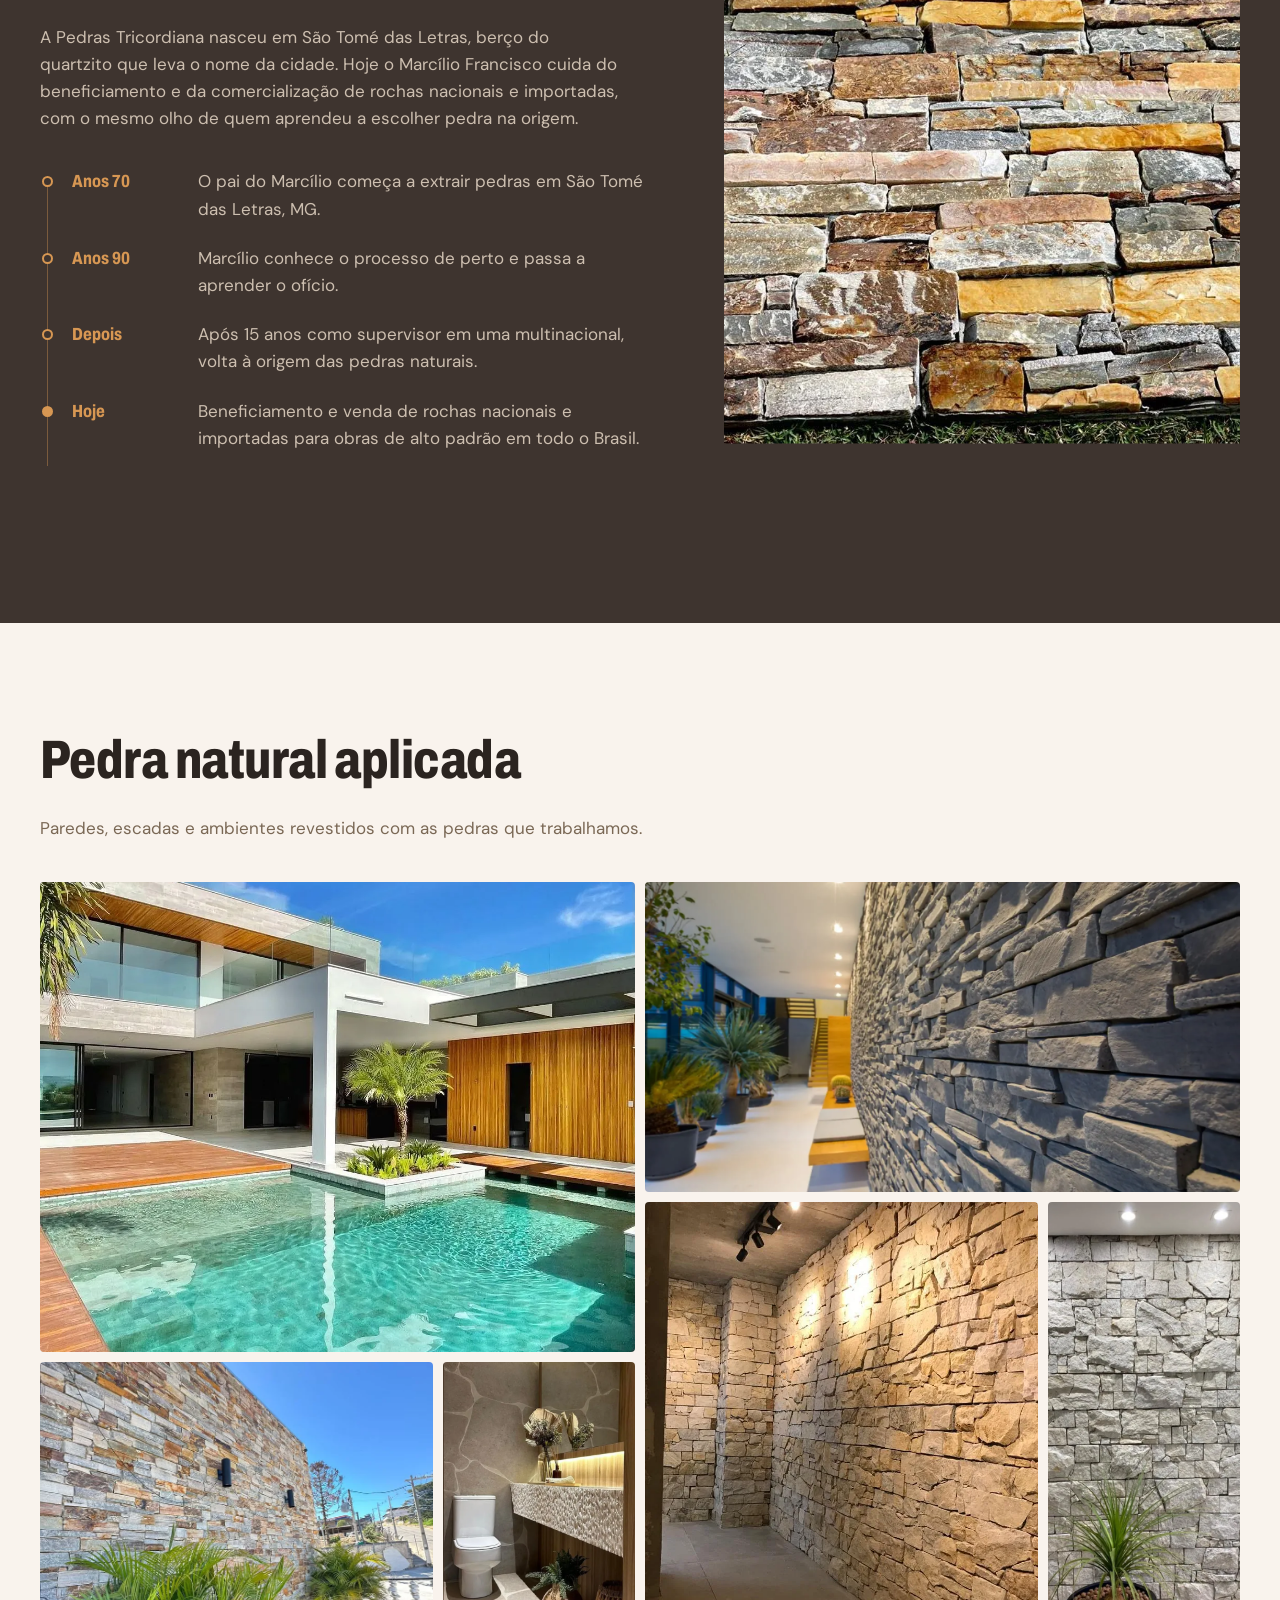
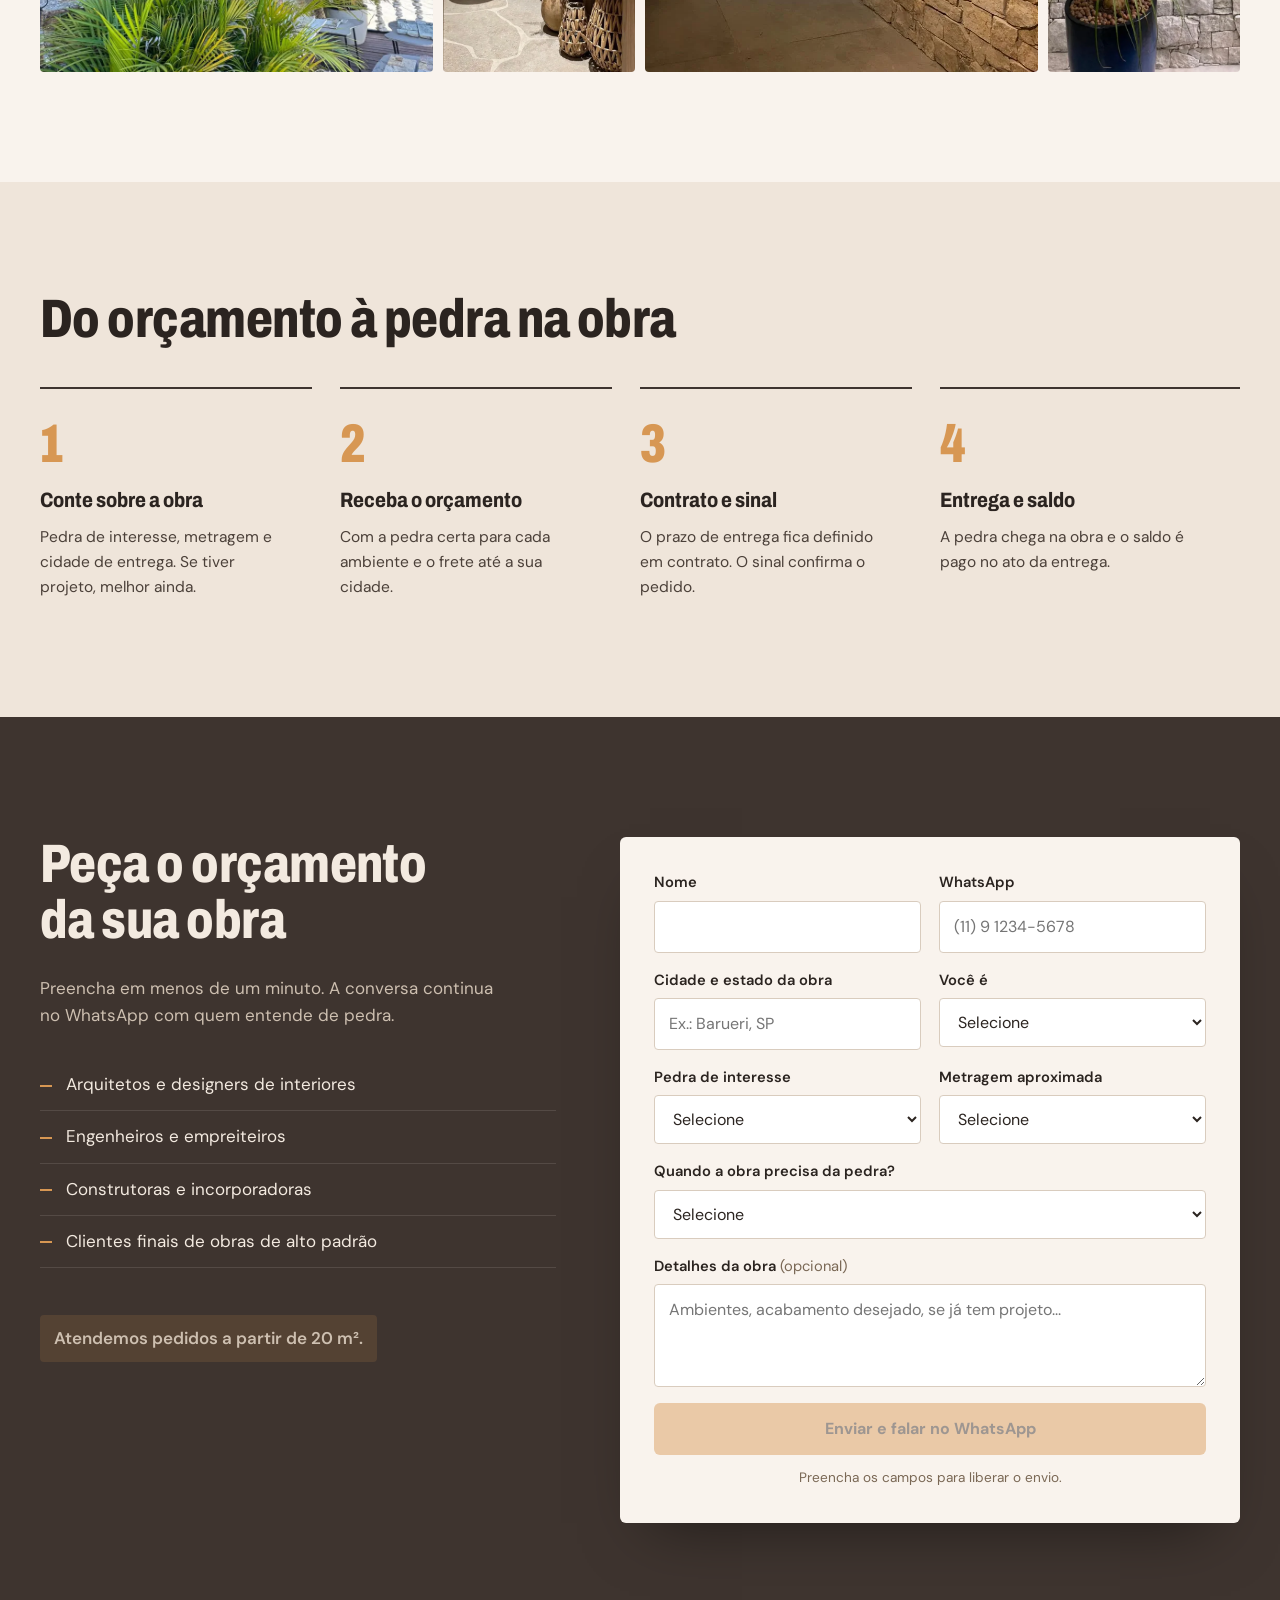
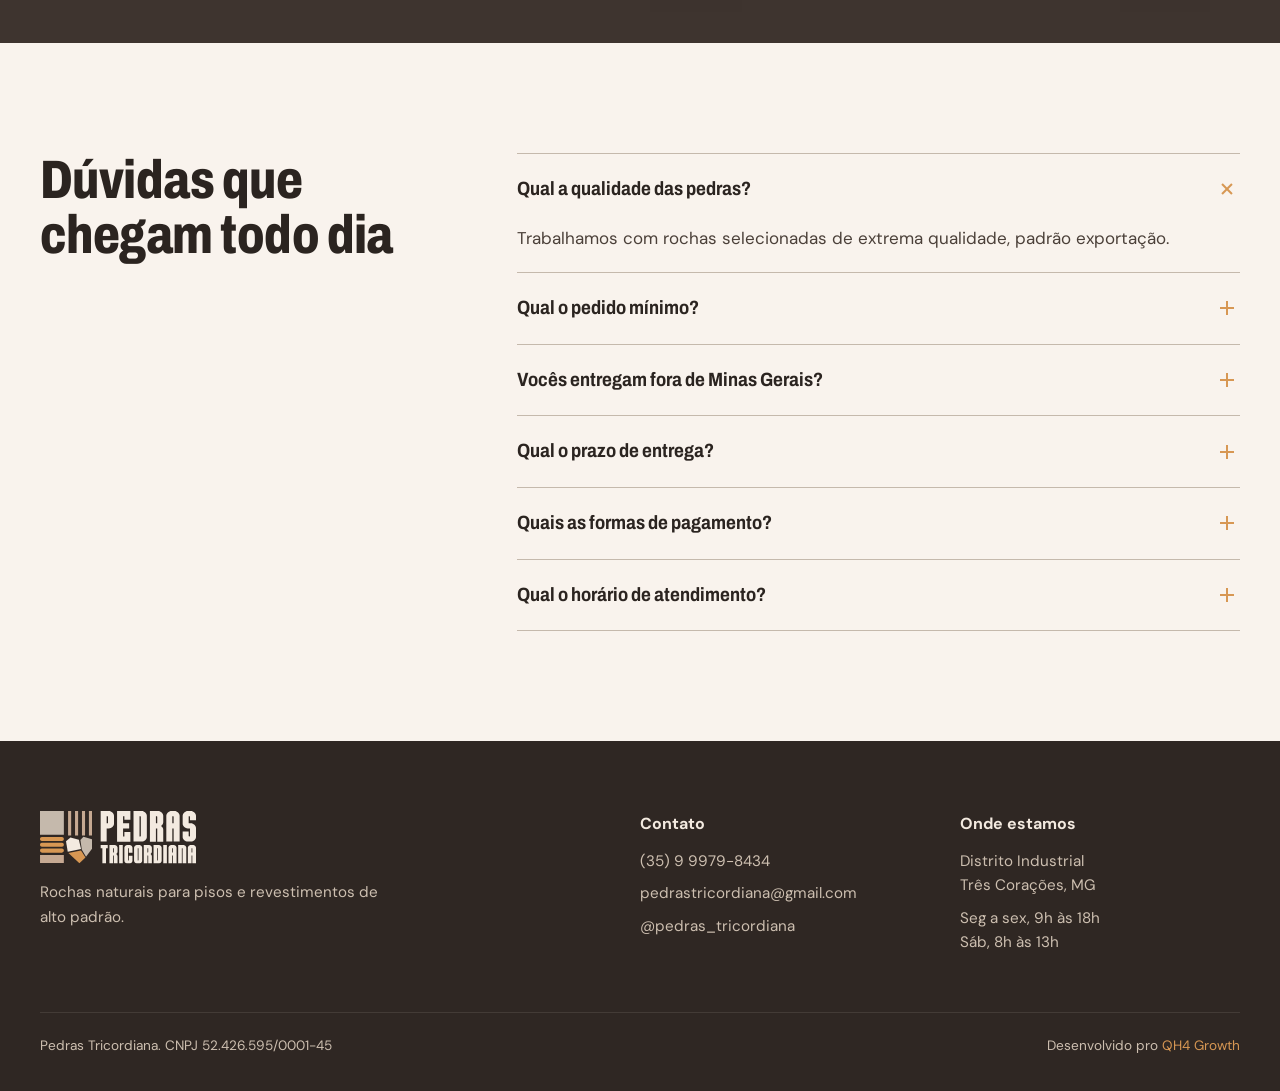
==== commit 162f3ce2: "Adiciona Pedra São Tomé entre Travertino Bege Bahia e Granito Rústico Inclui a pedra no mostruário d" ====
--- a/index.html
+++ b/index.html
@@ -125,6 +125,11 @@
         <span class="amostra__nome">Travertino Bege Bahia</span>
         <span class="amostra__desc">Tons de bege e textura única. Pisos, paredes e interiores.</span>
       </button>
+      <button class="amostra" role="listitem" data-pedra="sao-tome" aria-pressed="false">
+        <img src="assets/img/tex-sao-tome.jpg" alt="Textura da Pedra São Tomé" width="280" height="500" loading="lazy">
+        <span class="amostra__nome">Pedra São Tomé</span>
+        <span class="amostra__desc">Clássica de Minas, antiderrapante. Ideal para piscinas e áreas externas.</span>
+      </button>
       <button class="amostra" role="listitem" data-pedra="quartzito" aria-pressed="false">
         <img src="assets/img/tex-quartzito.jpg" alt="Textura do Granito Rústico" width="280" height="500" loading="lazy">
         <span class="amostra__nome">Granito Rústico</span>
--- a/assets/css/style.css
+++ b/assets/css/style.css
@@ -216,7 +216,7 @@
 .hero__texto>*:nth-child(4){animation-delay:.24s}
 .hero__texto>*:nth-child(5){animation-delay:.32s}
 .amostra{animation:sobe 1s var(--ease) both}
-.amostra:nth-child(2){animation-delay:.08s}.amostra:nth-child(3){animation-delay:.16s}.amostra:nth-child(4){animation-delay:.24s}.amostra:nth-child(5){animation-delay:.32s}.amostra:nth-child(6){animation-delay:.4s}
+.amostra:nth-child(2){animation-delay:.08s}.amostra:nth-child(3){animation-delay:.16s}.amostra:nth-child(4){animation-delay:.24s}.amostra:nth-child(5){animation-delay:.32s}.amostra:nth-child(6){animation-delay:.4s}.amostra:nth-child(7){animation-delay:.48s}
 @keyframes entra{from{opacity:0;transform:translateY(18px)}}
 @keyframes sobe{from{opacity:0;transform:translateY(40px)}}
 
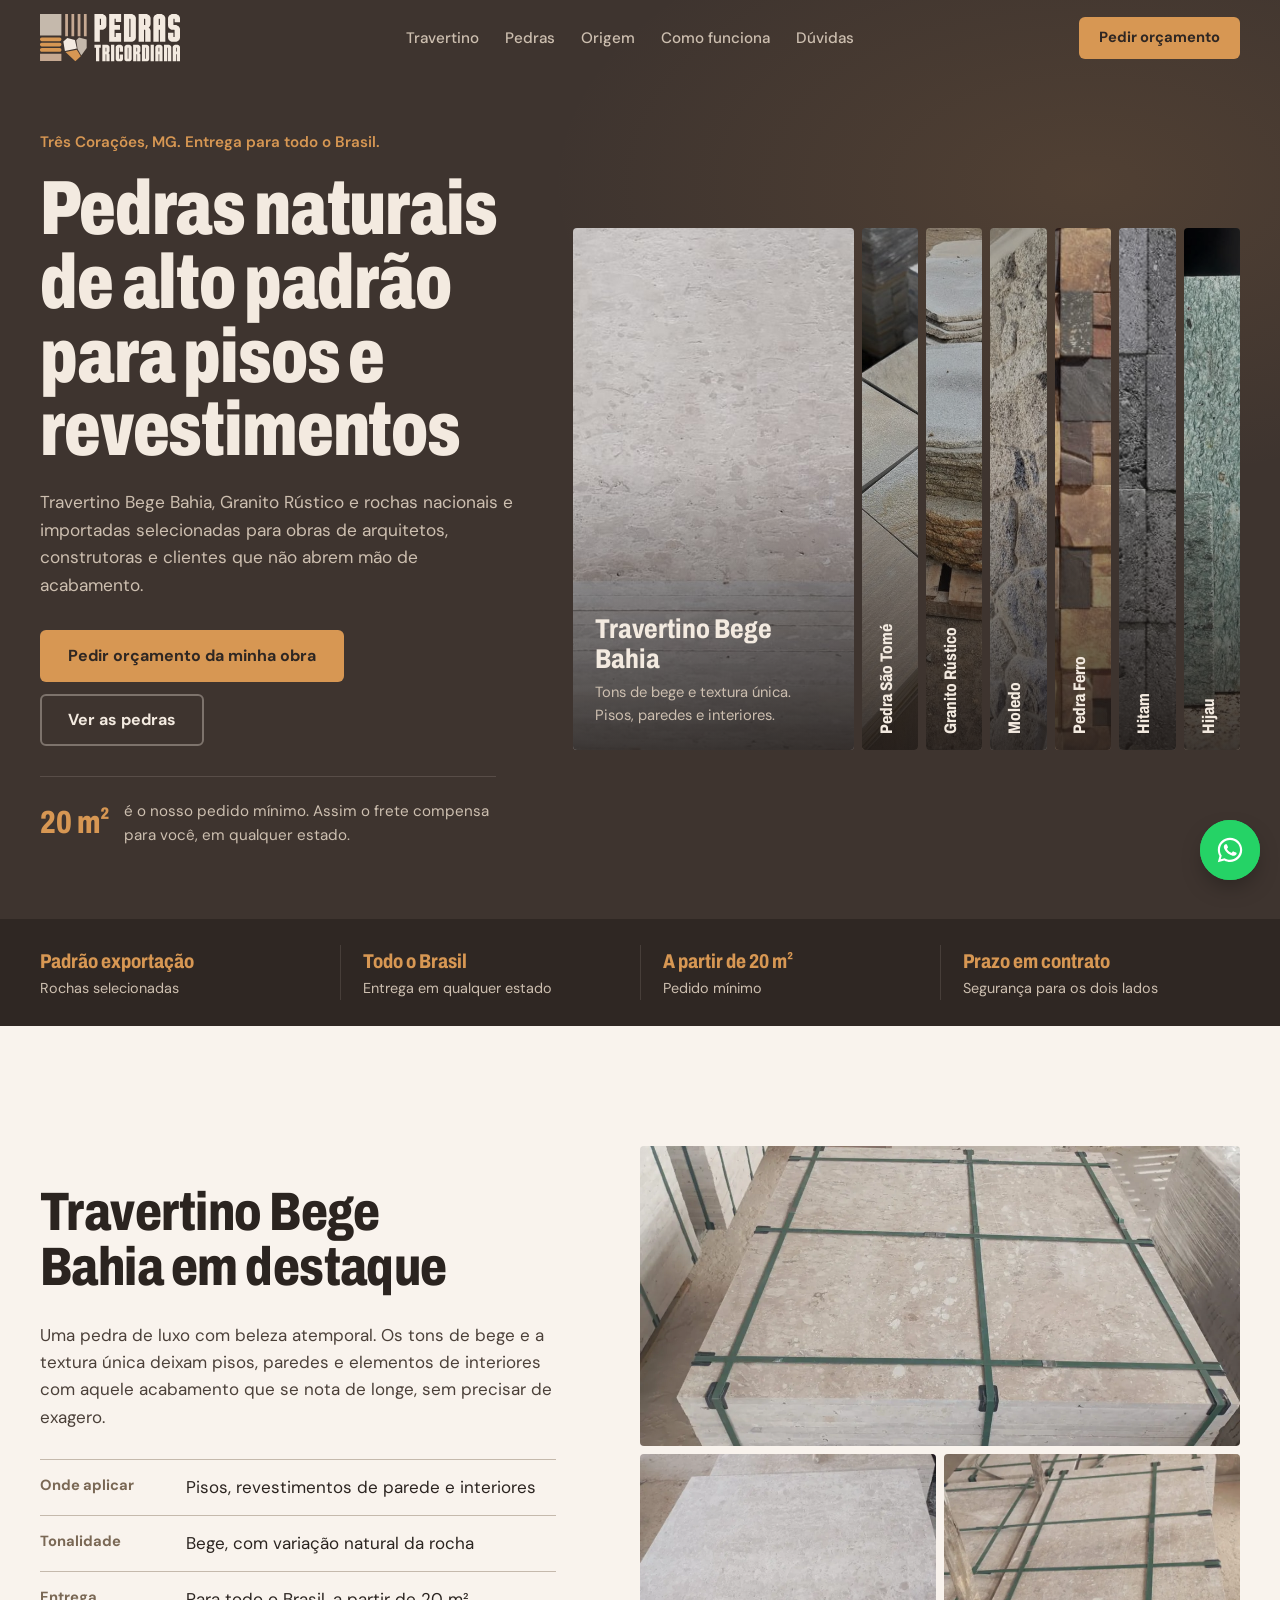
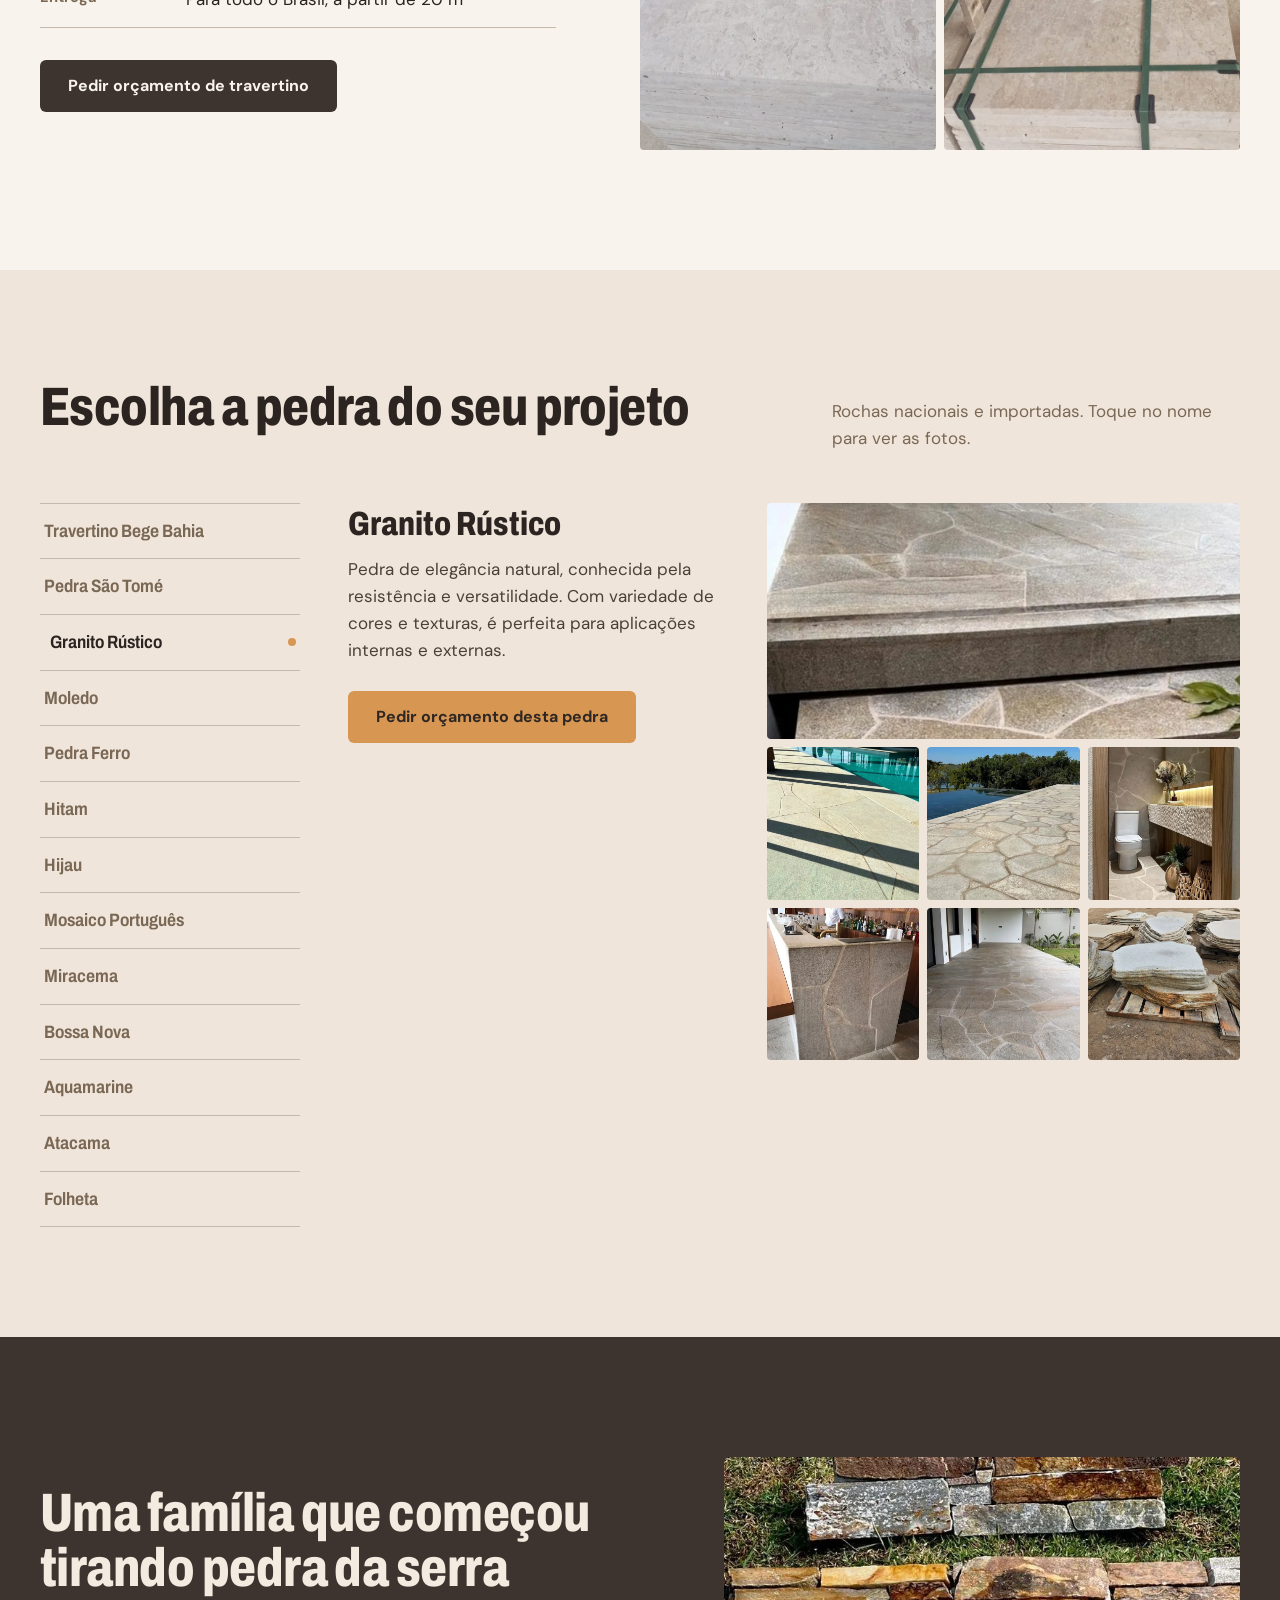
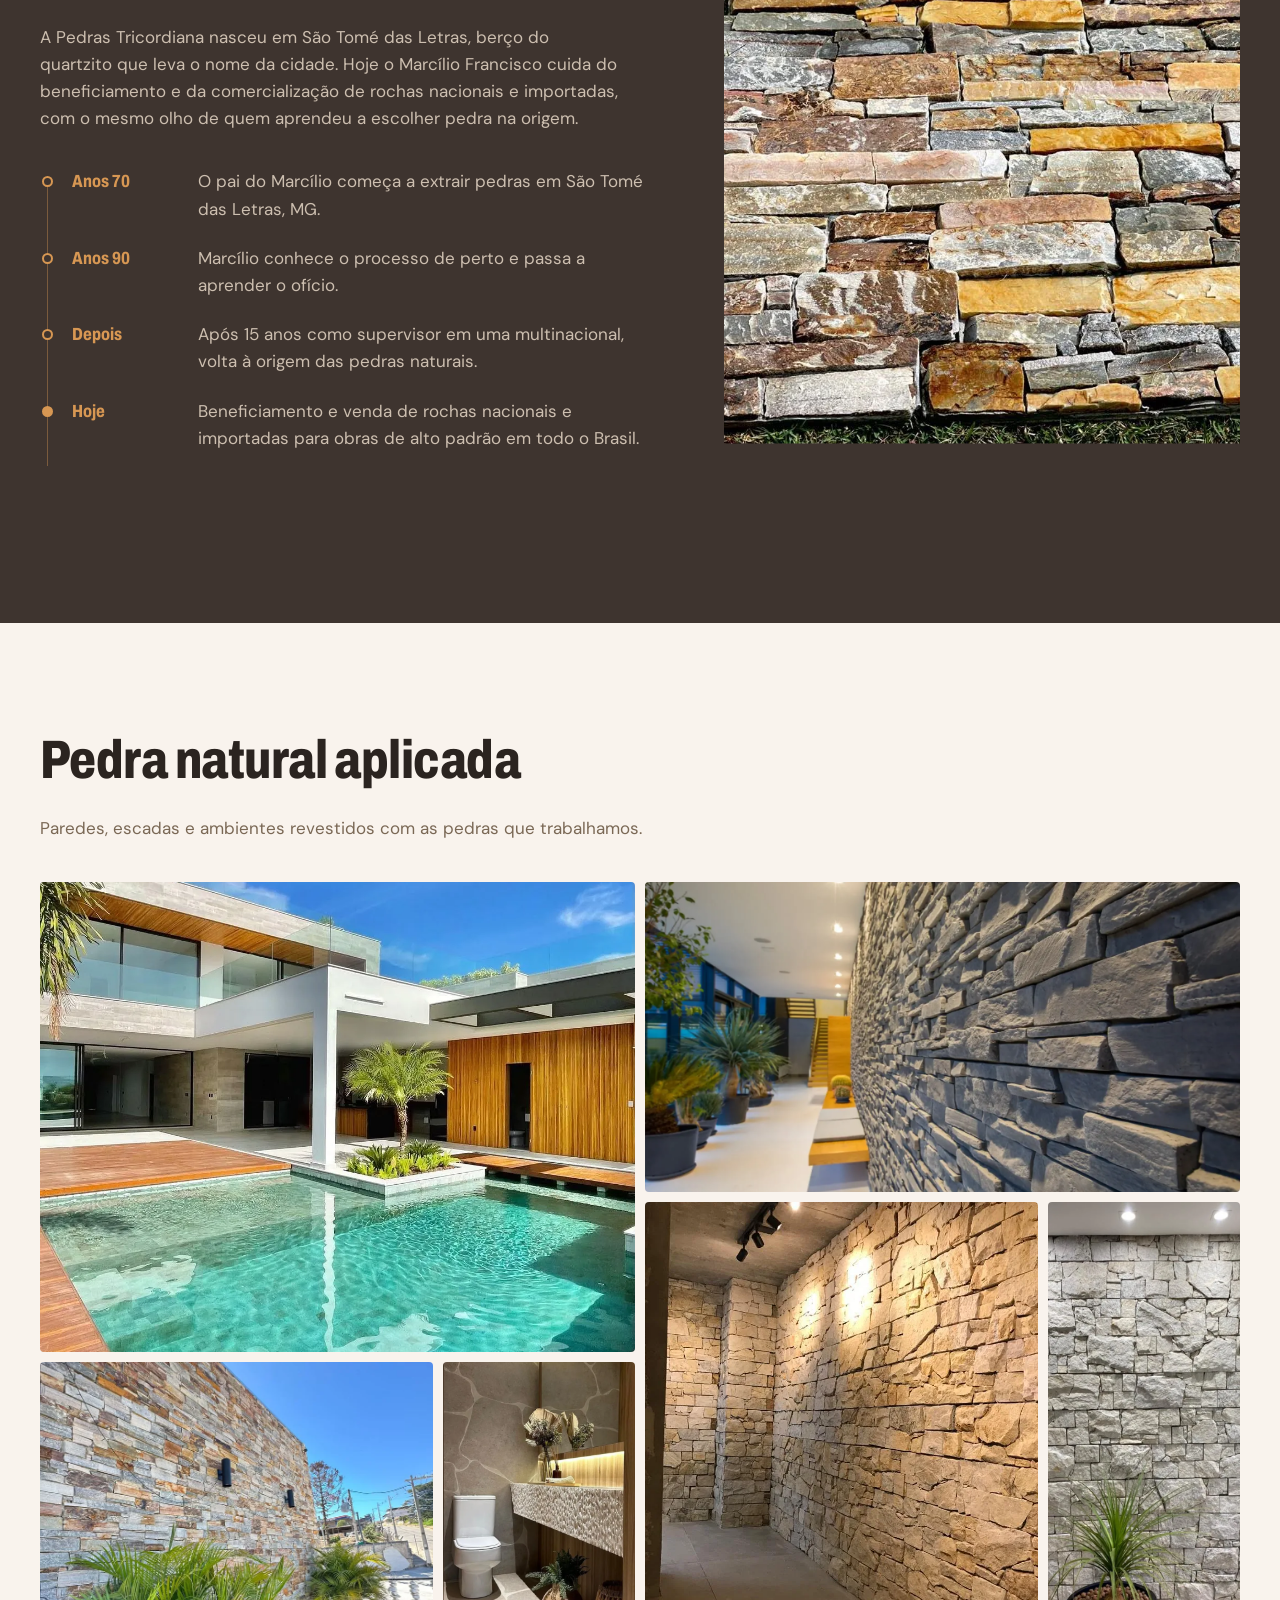
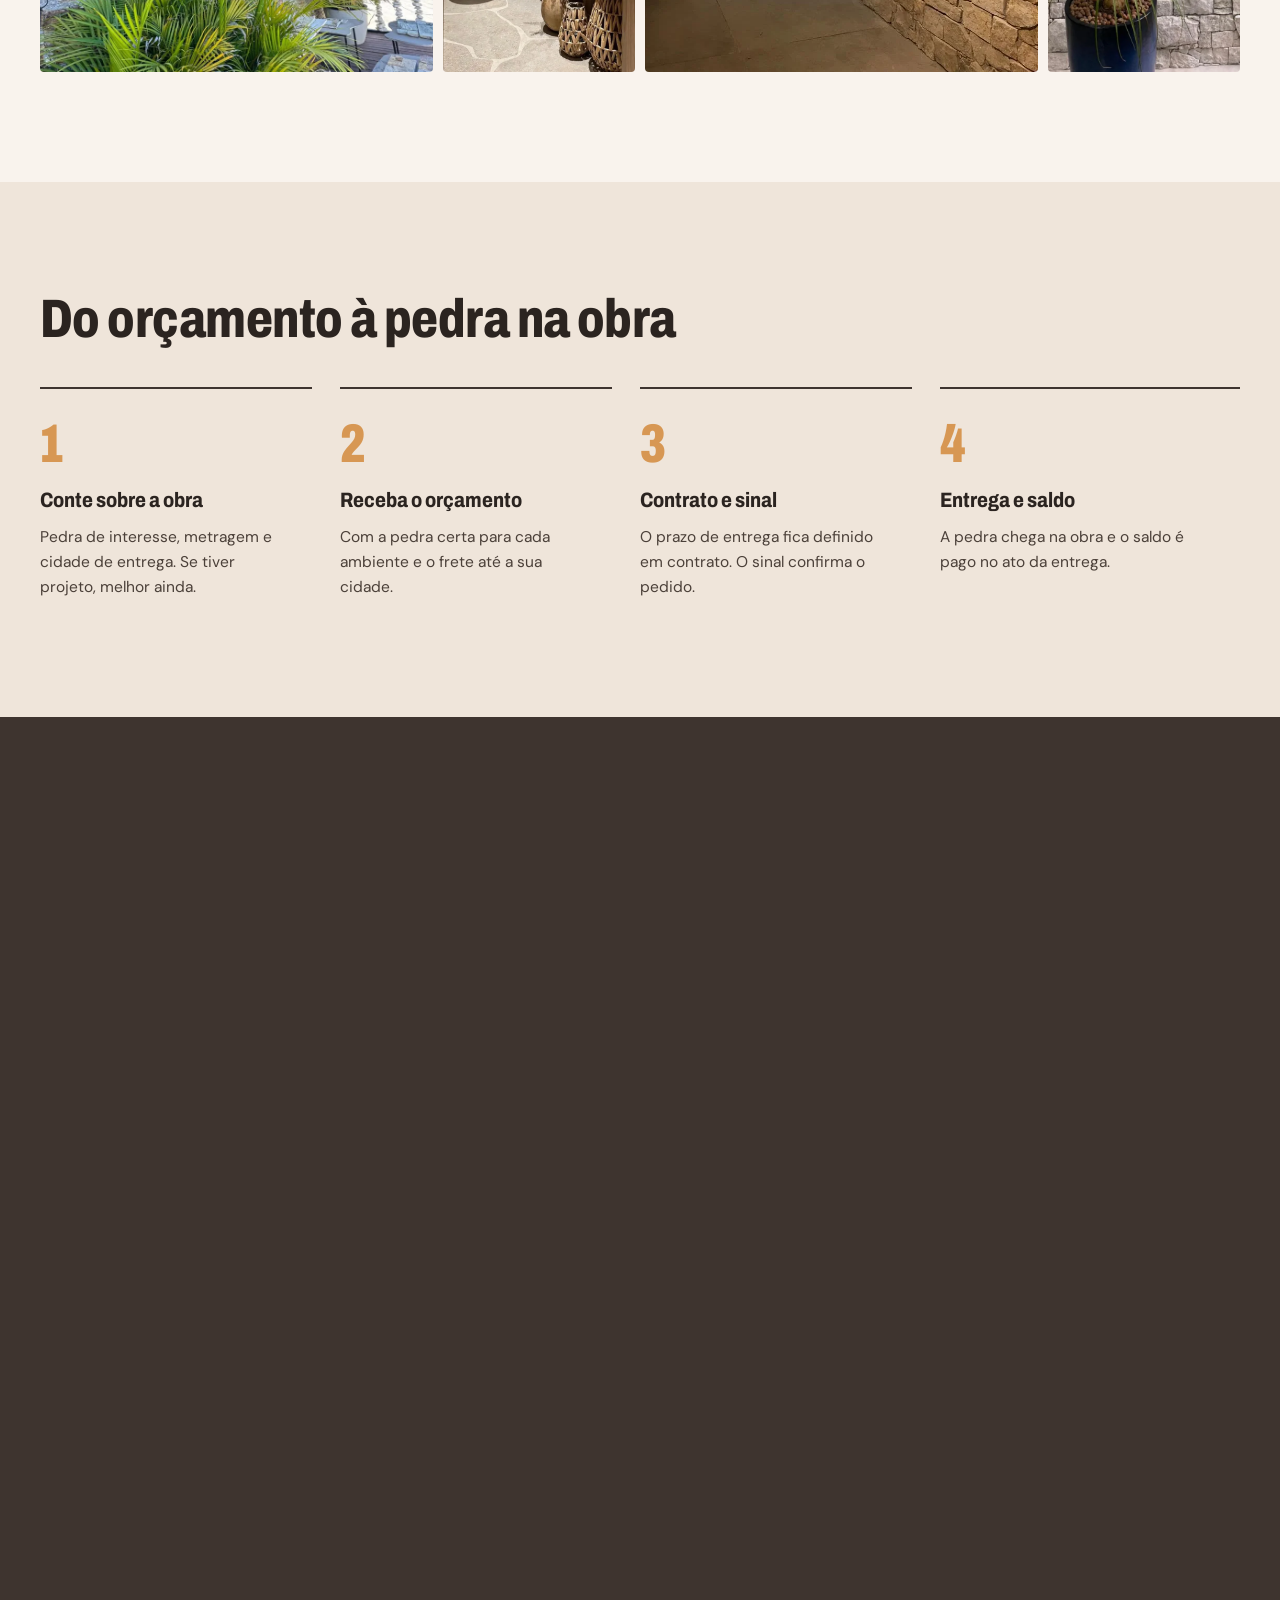
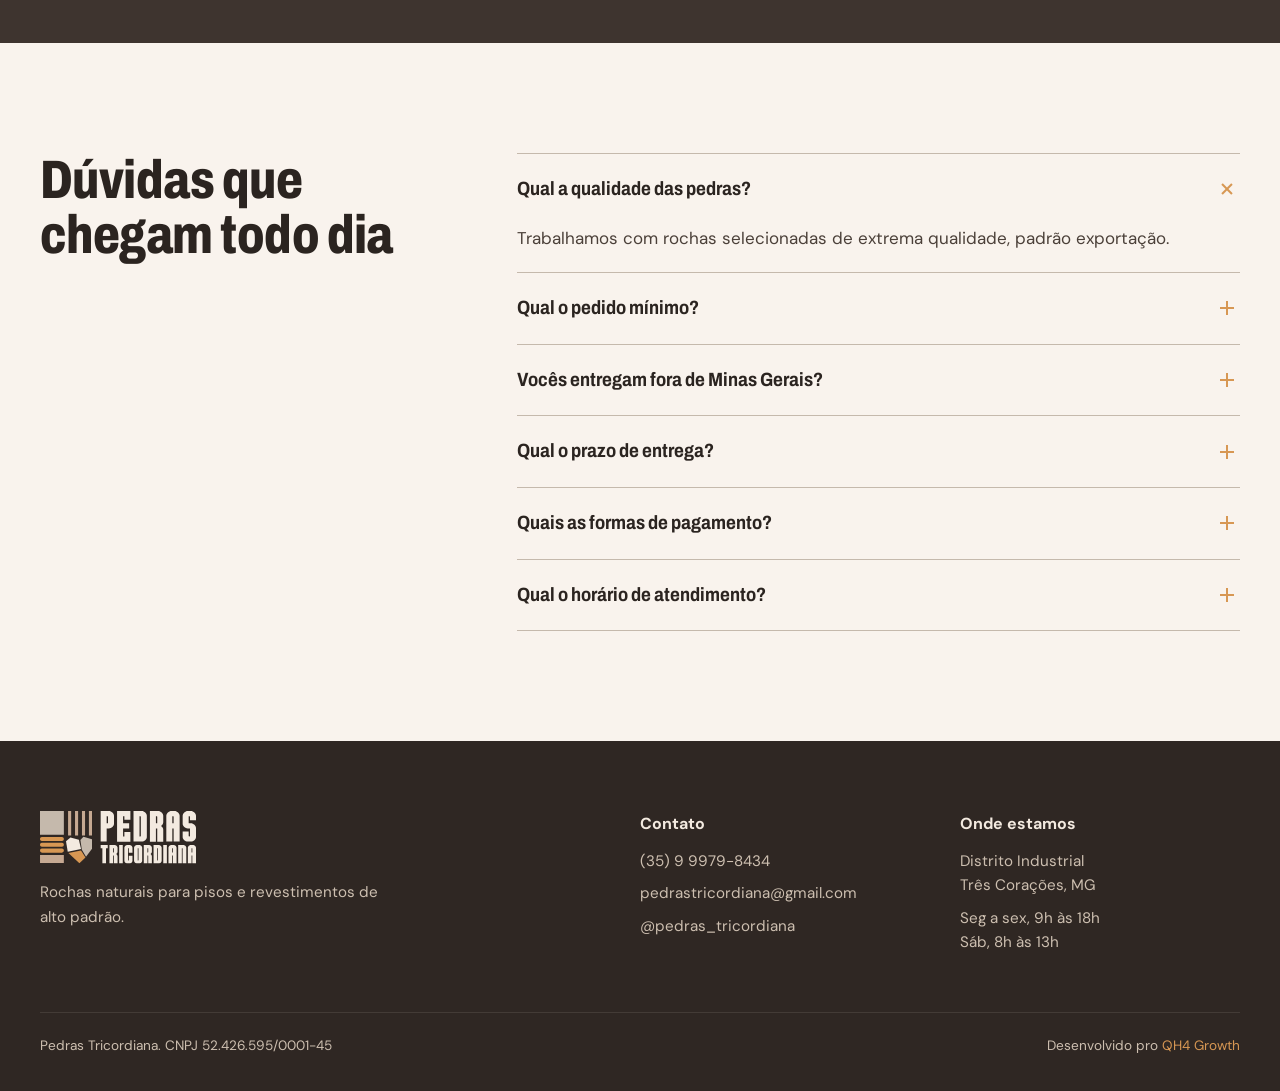
==== commit b288a4b6: "Instala o GTM-T2R4Z2BX na LP e na página de obrigado Troca o placeholder GTM-XXXXXXX pelo ID do clie" ====
--- a/index.html
+++ b/index.html
@@ -79,11 +79,11 @@
 }
 </script>
 
-<!-- Google Tag Manager (trocar GTM-XXXXXXX pelo ID do cliente) -->
-<script>(function(w,d,s,l,i){if(i.indexOf('XXXX')>-1)return;w[l]=w[l]||[];w[l].push({'gtm.start':new Date().getTime(),event:'gtm.js'});var f=d.getElementsByTagName(s)[0],j=d.createElement(s),dl=l!='dataLayer'?'&l='+l:'';j.async=true;j.src='https://www.googletagmanager.com/gtm.js?id='+i+dl;f.parentNode.insertBefore(j,f);})(window,document,'script','dataLayer','GTM-XXXXXXX');</script>
+<!-- Google Tag Manager -->
+<script>(function(w,d,s,l,i){w[l]=w[l]||[];w[l].push({'gtm.start':new Date().getTime(),event:'gtm.js'});var f=d.getElementsByTagName(s)[0],j=d.createElement(s),dl=l!='dataLayer'?'&l='+l:'';j.async=true;j.src='https://www.googletagmanager.com/gtm.js?id='+i+dl;f.parentNode.insertBefore(j,f);})(window,document,'script','dataLayer','GTM-T2R4Z2BX');</script>
 </head>
 <body>
-<noscript><iframe src="https://www.googletagmanager.com/ns.html?id=GTM-XXXXXXX" height="0" width="0" style="display:none;visibility:hidden"></iframe></noscript>
+<noscript><iframe src="https://www.googletagmanager.com/ns.html?id=GTM-T2R4Z2BX" height="0" width="0" style="display:none;visibility:hidden"></iframe></noscript>
 
 <a class="skip" href="#conteudo">Pular para o conteúdo</a>
 
